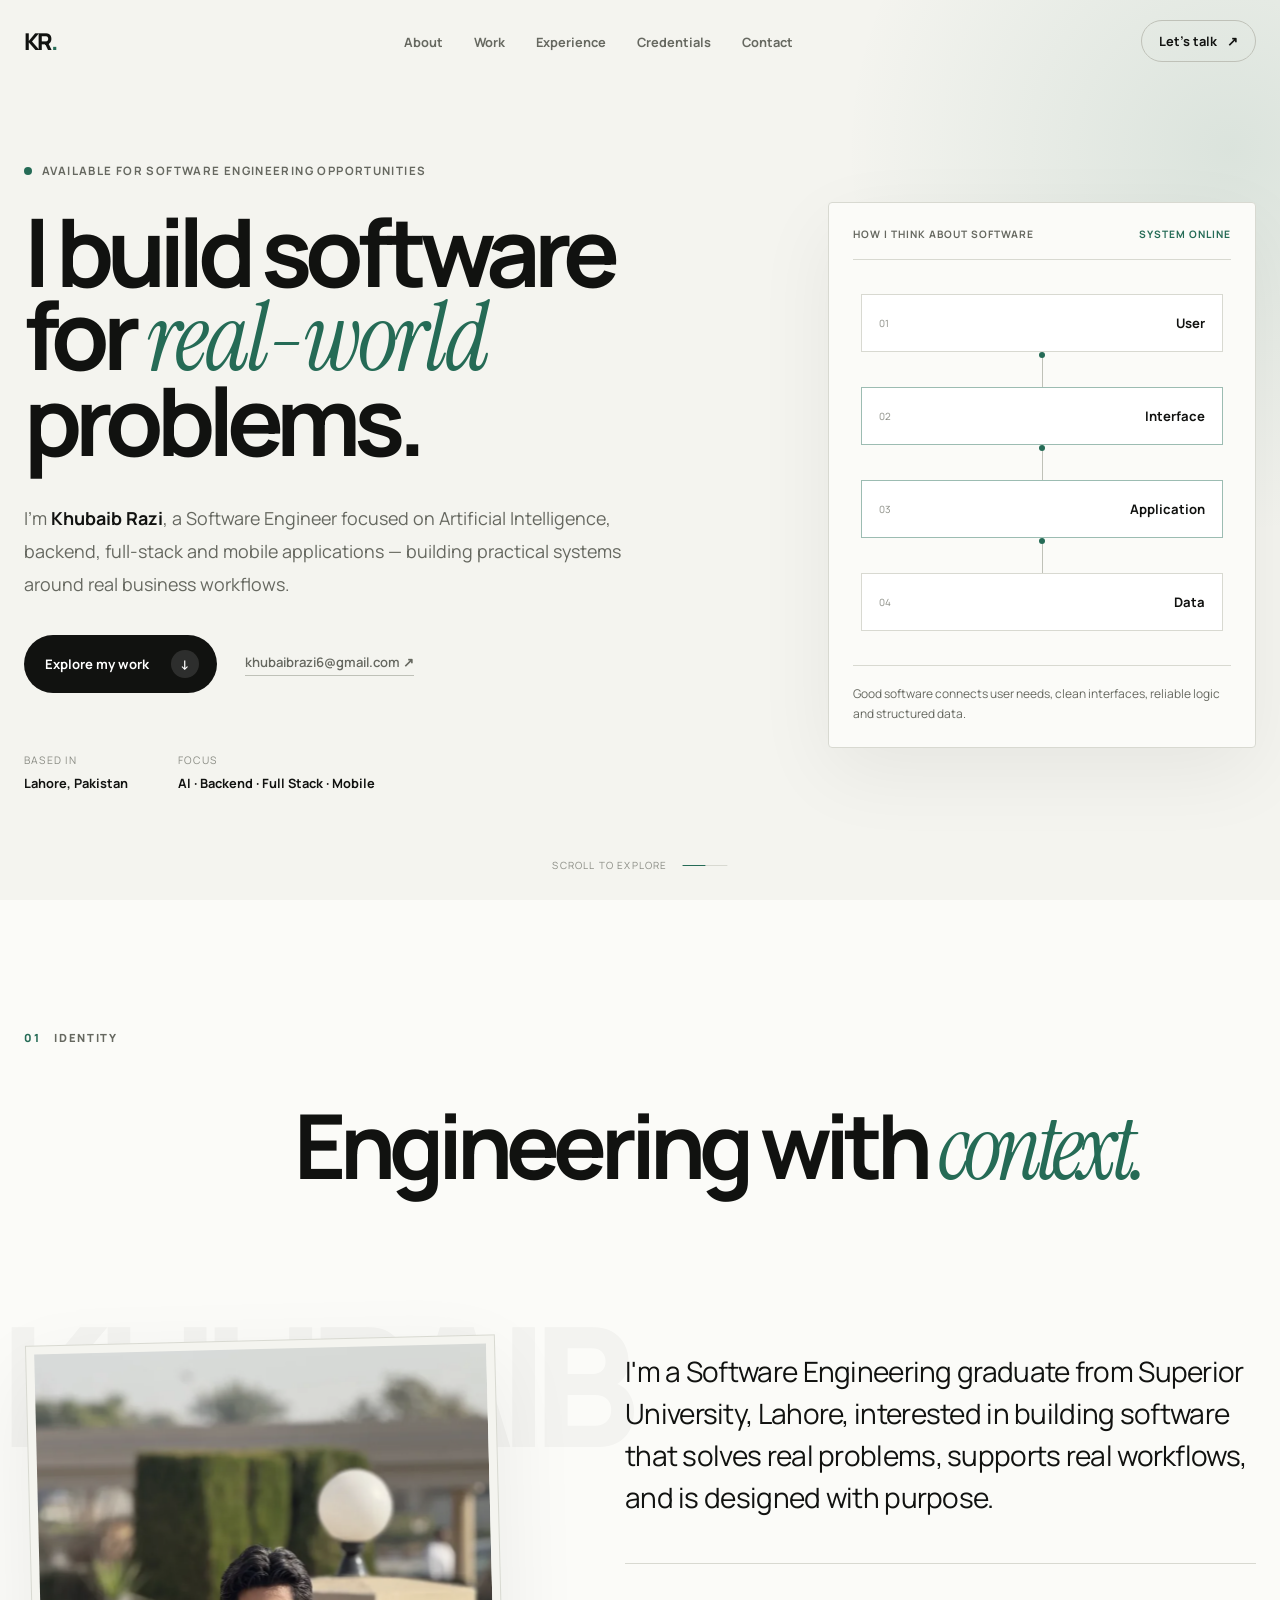
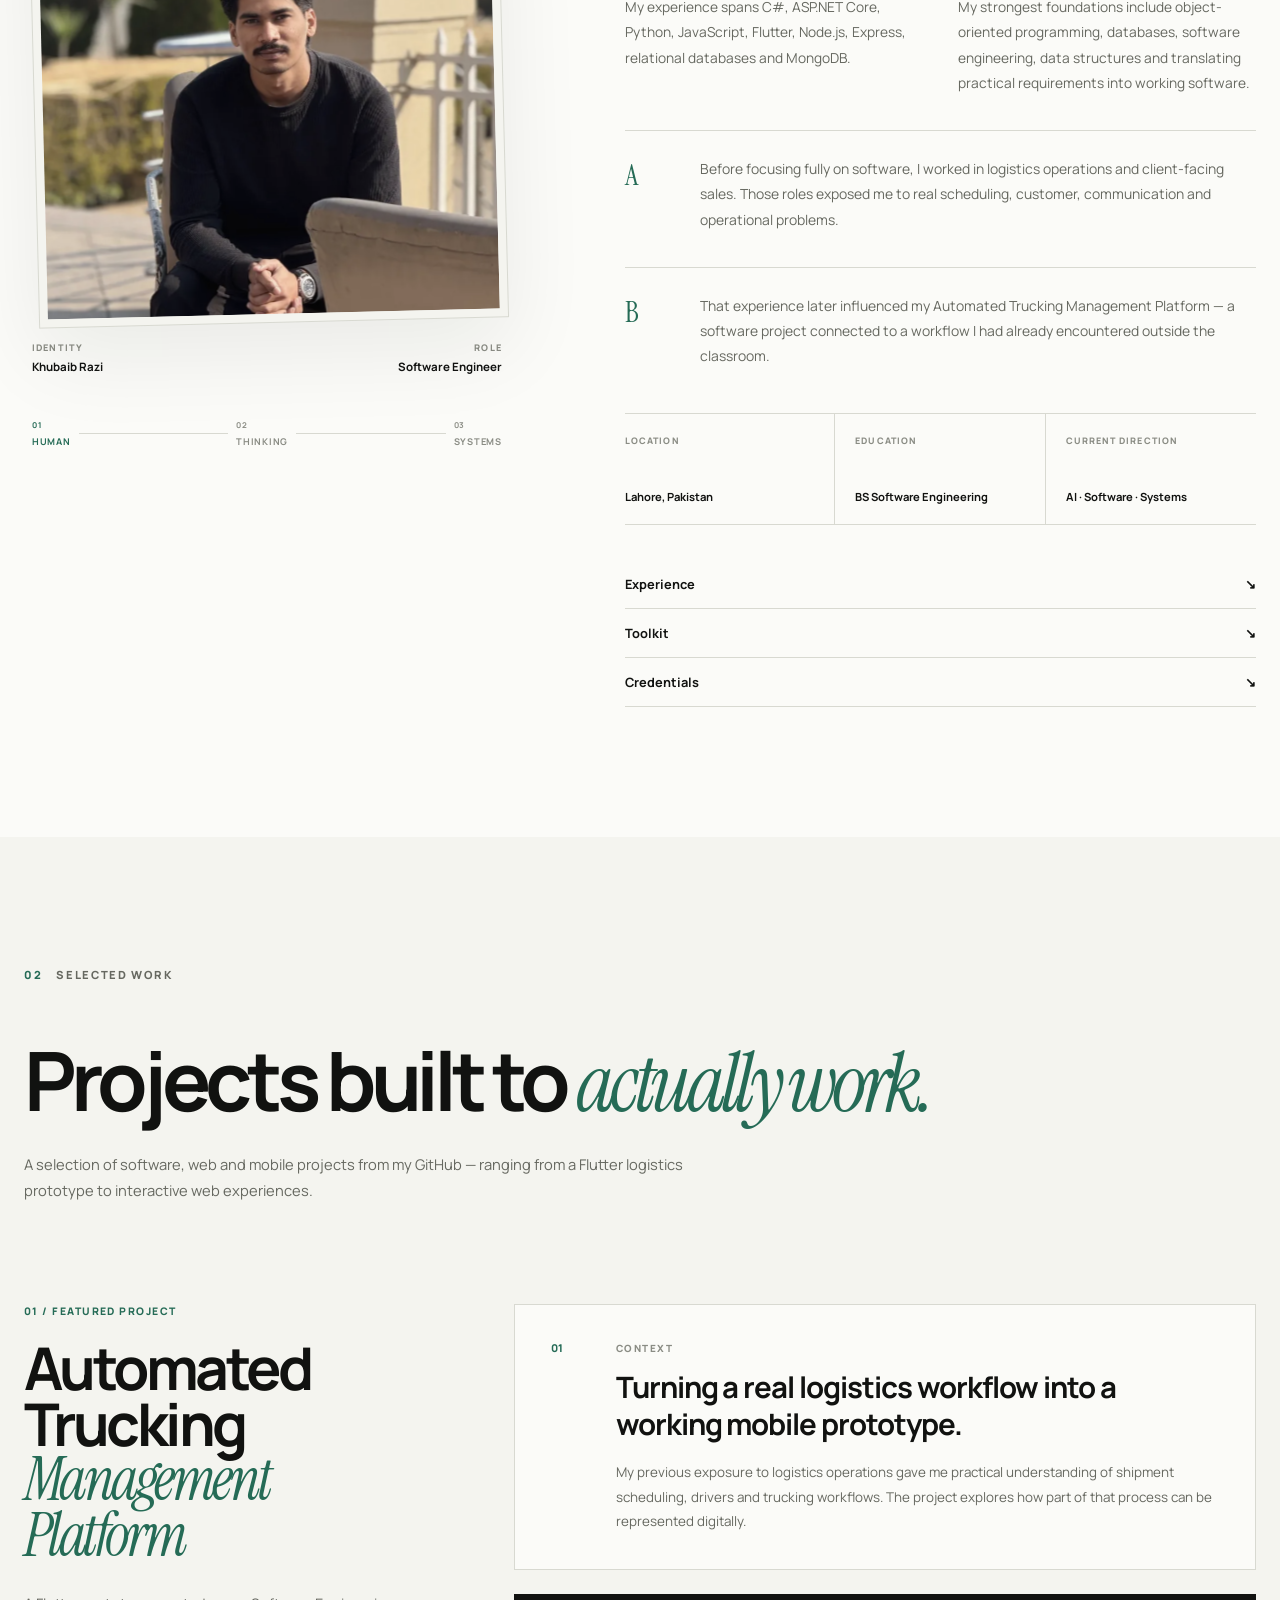
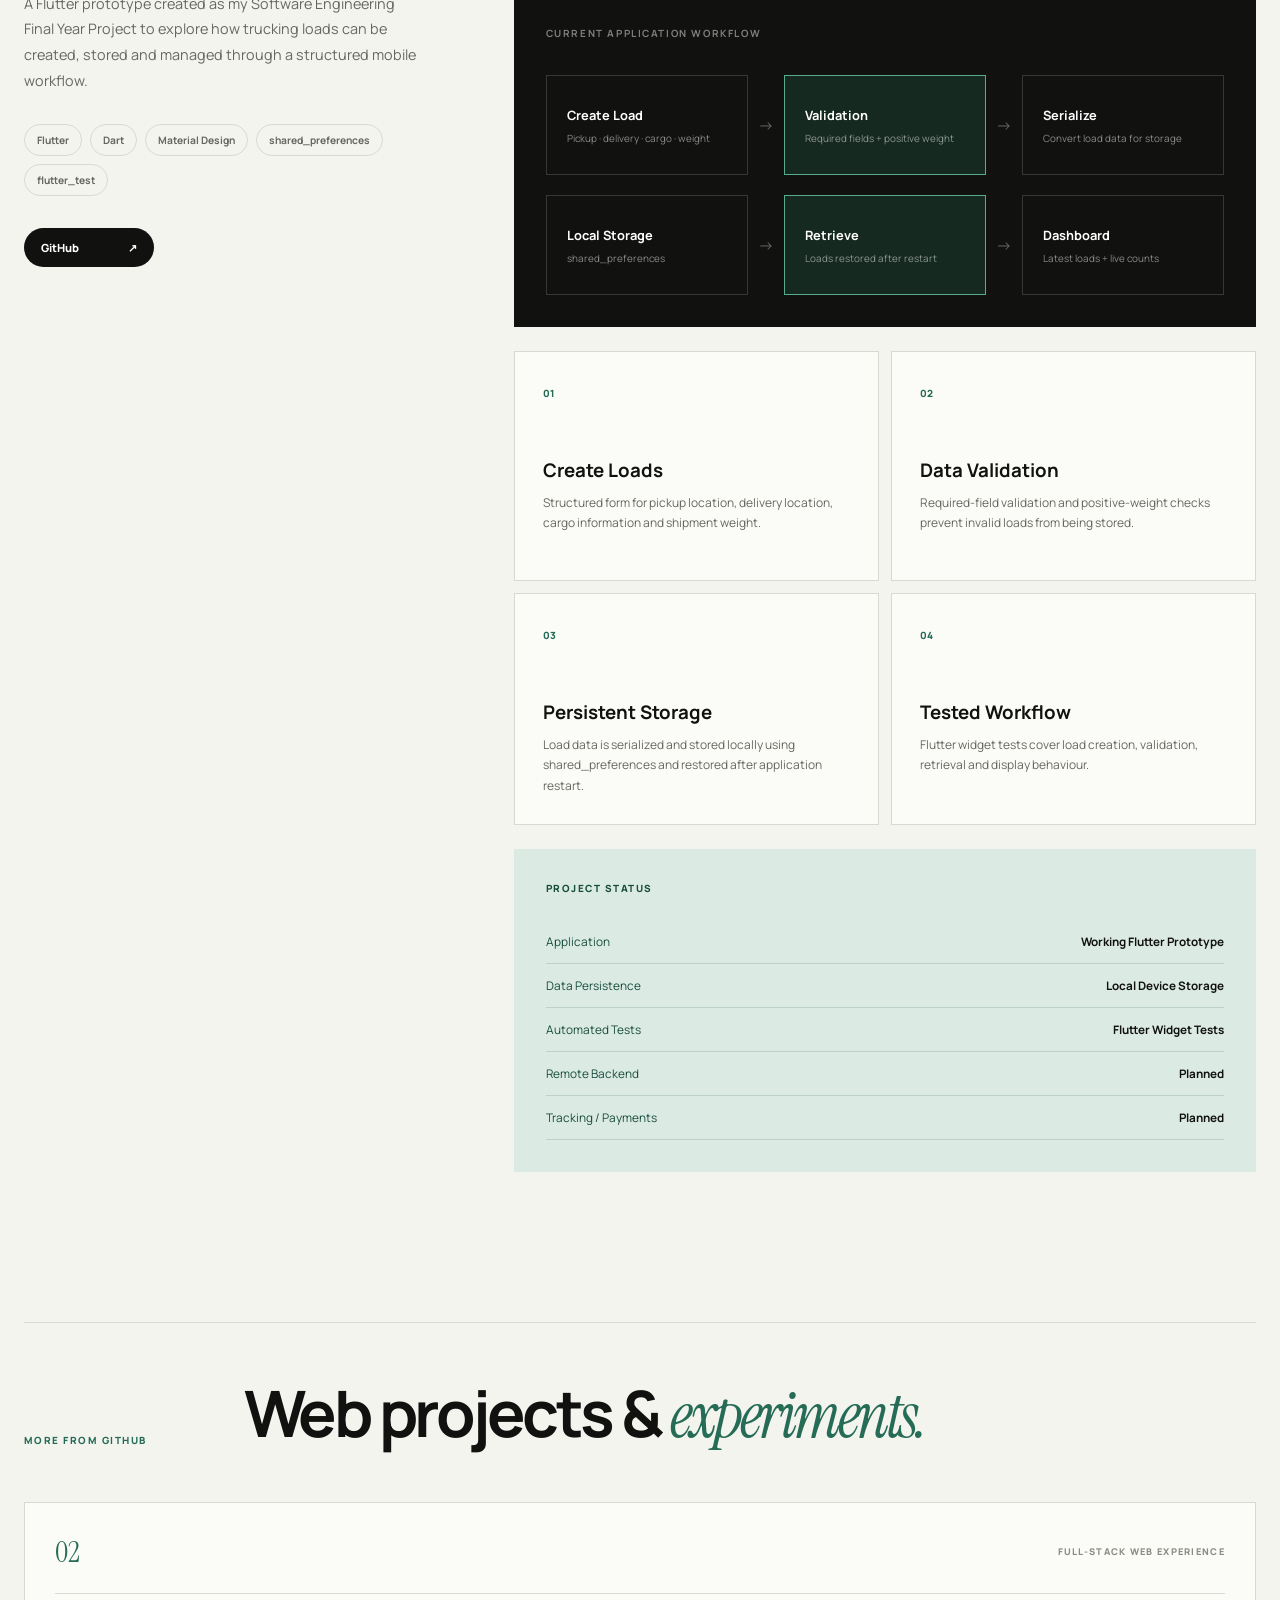
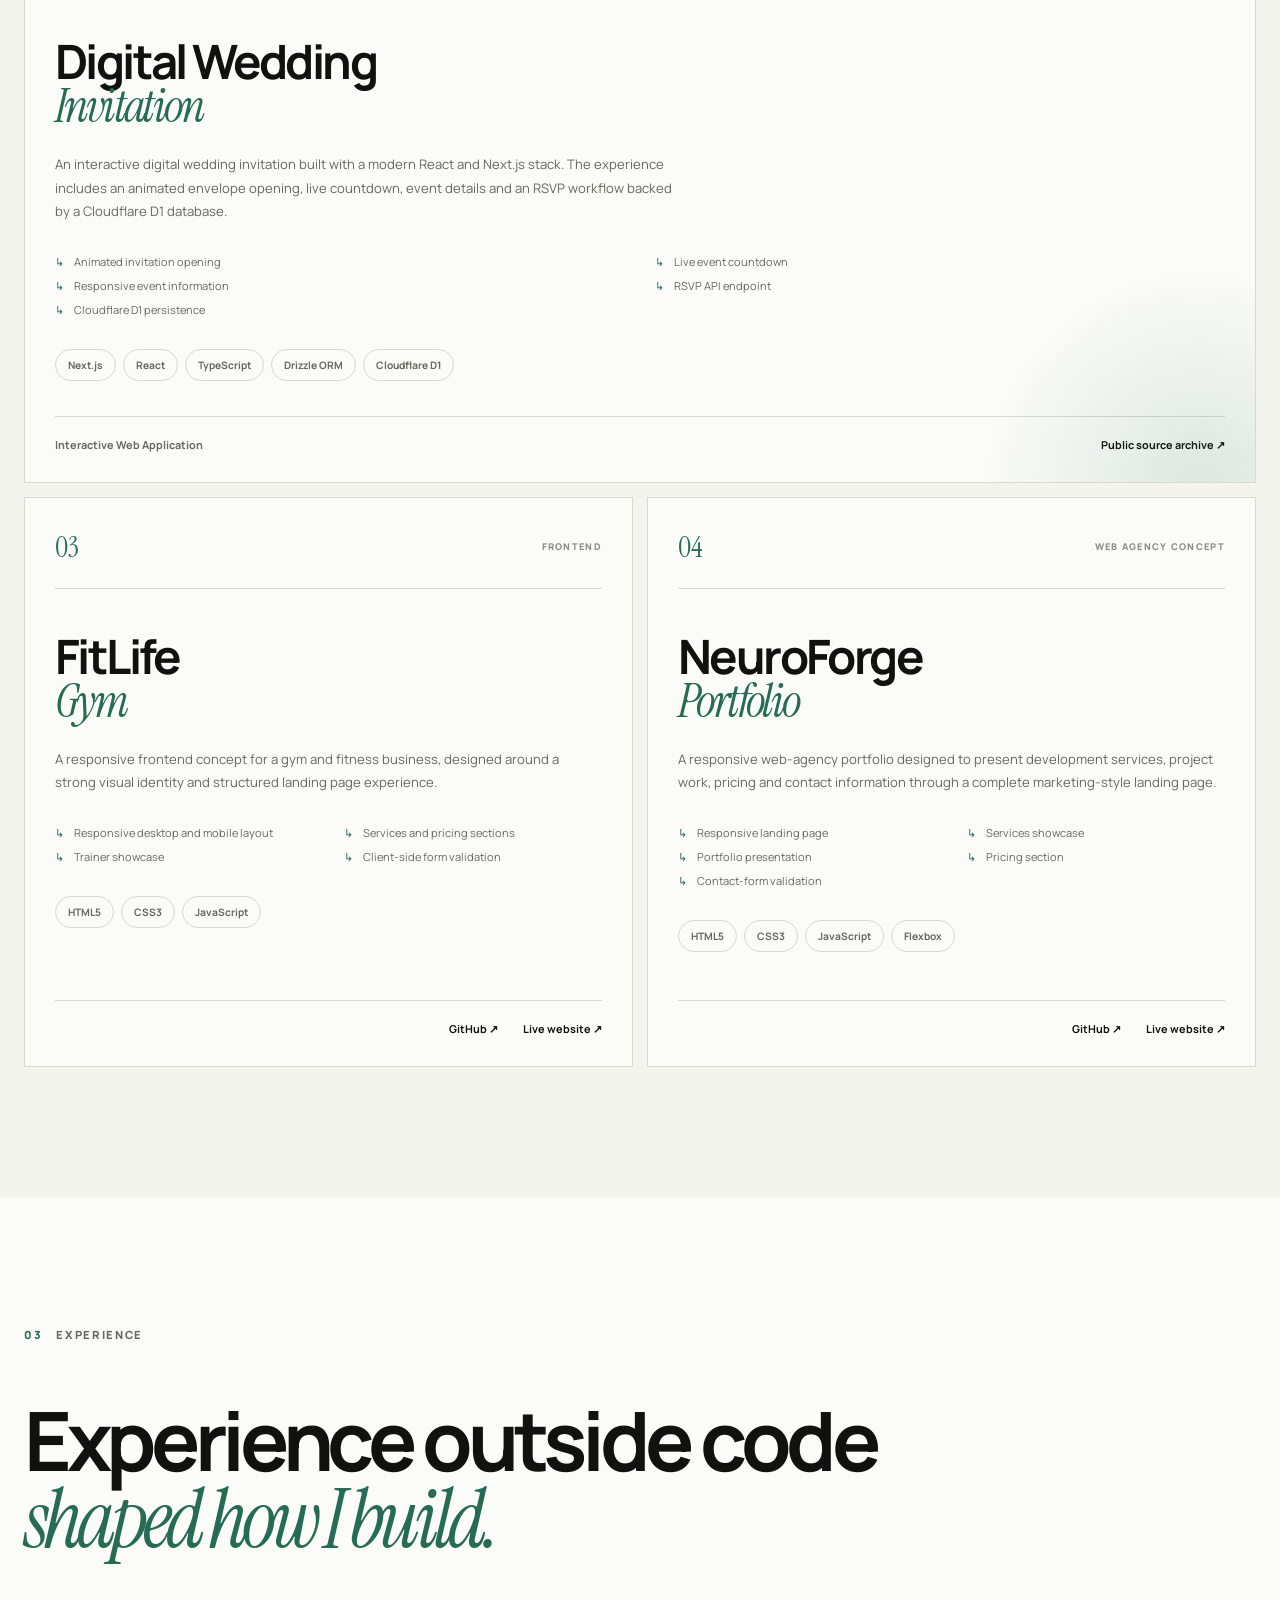
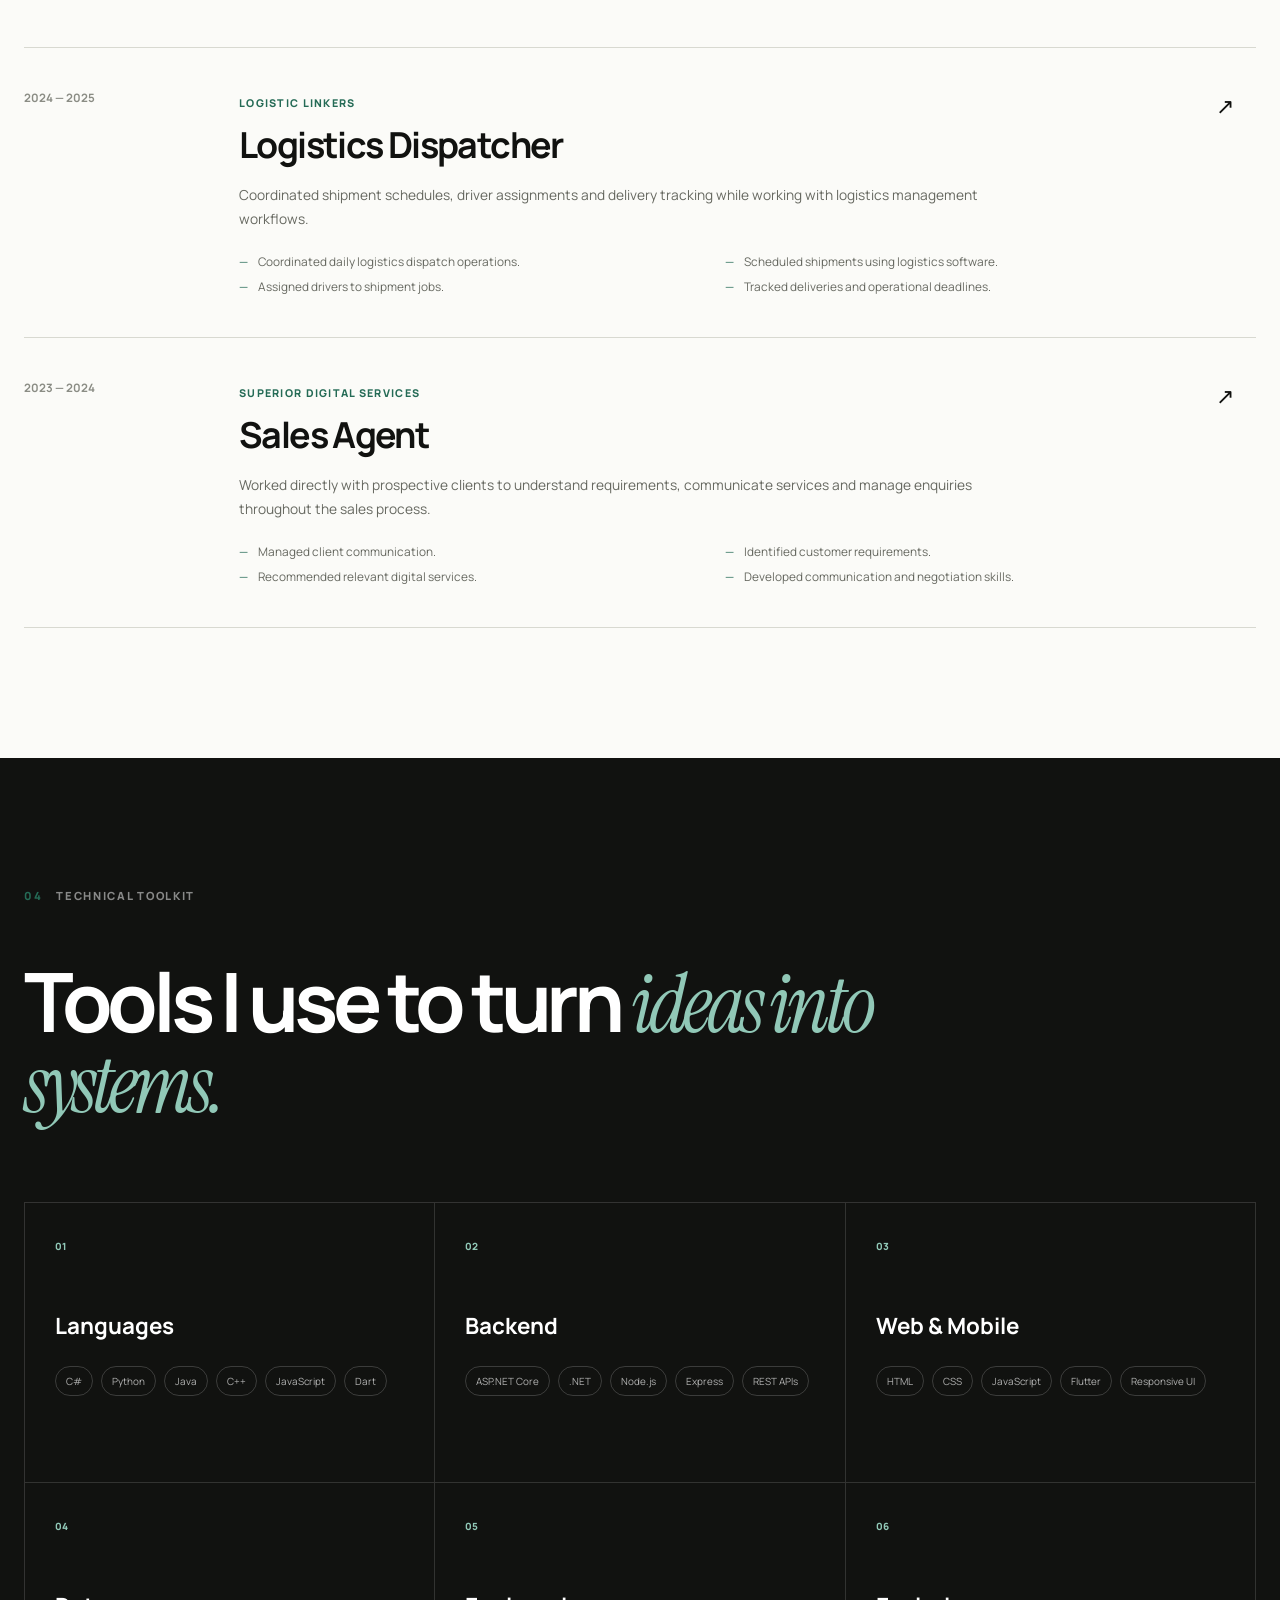
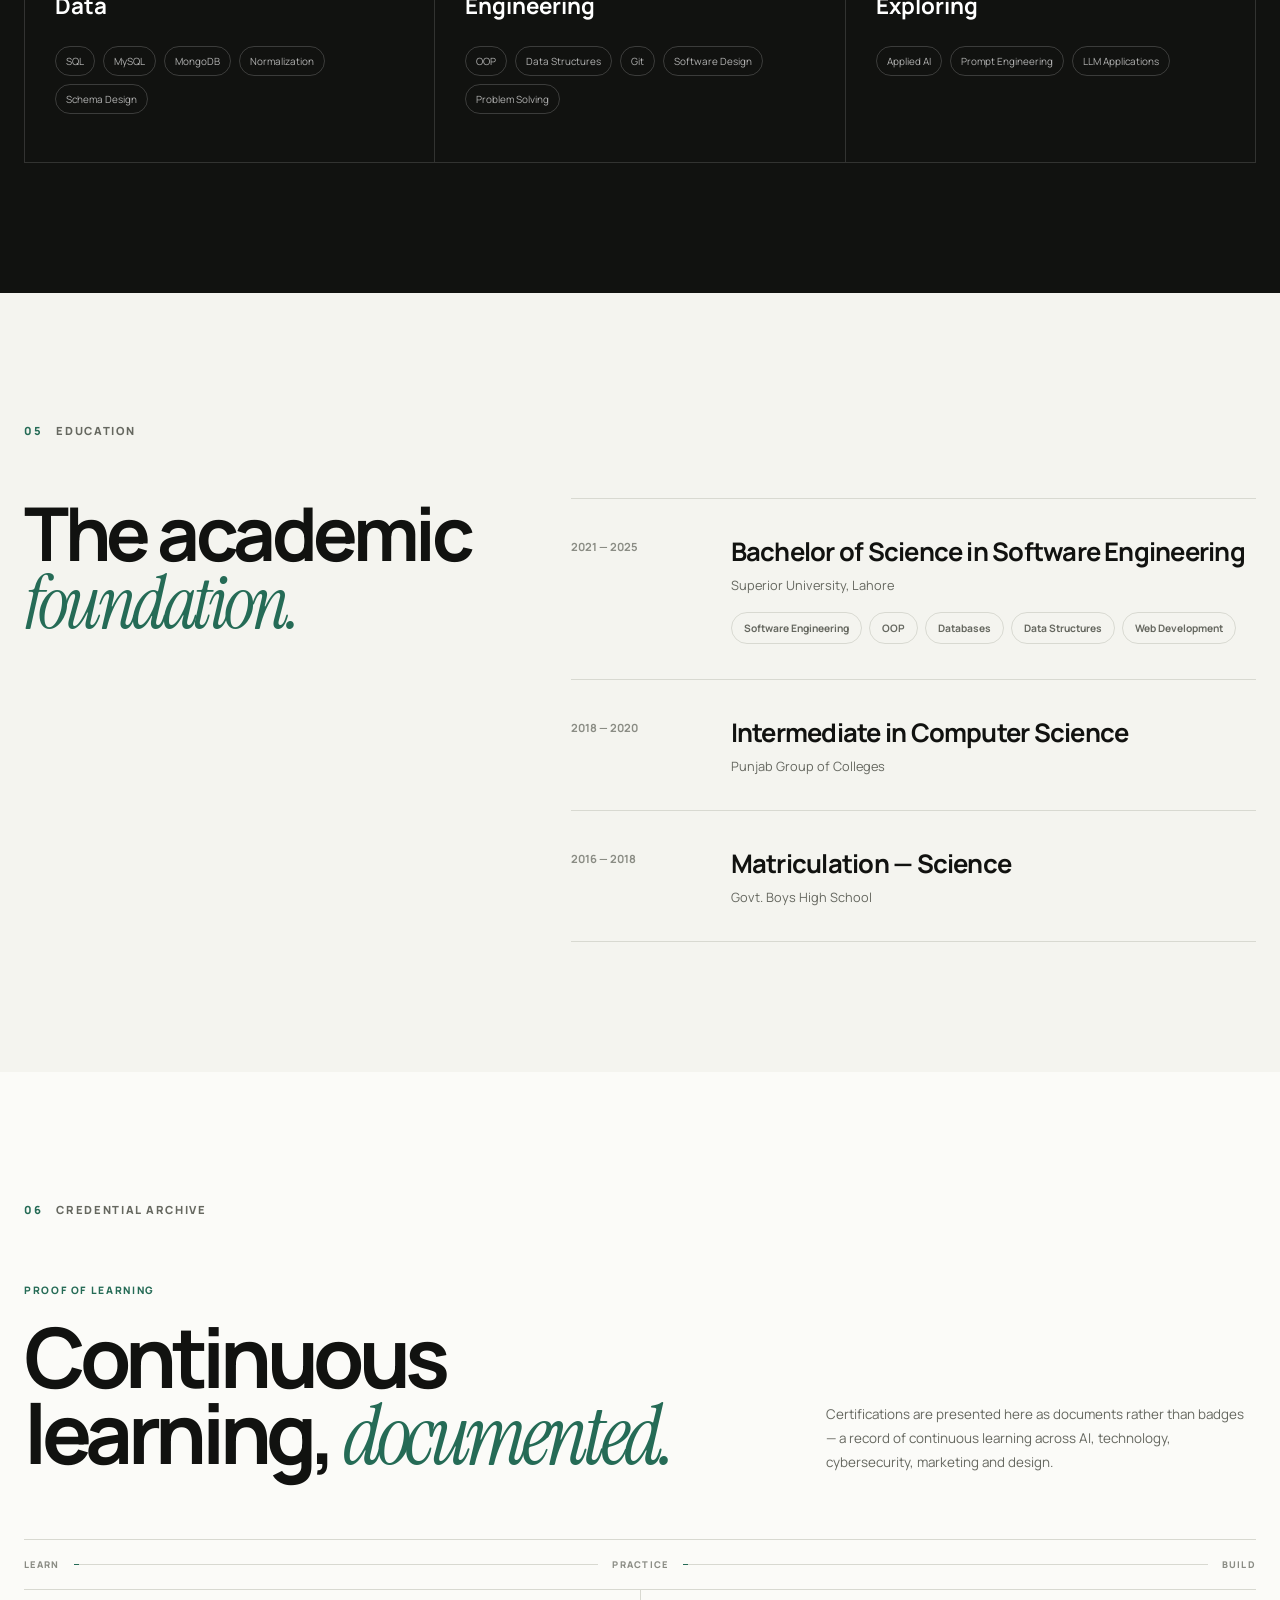
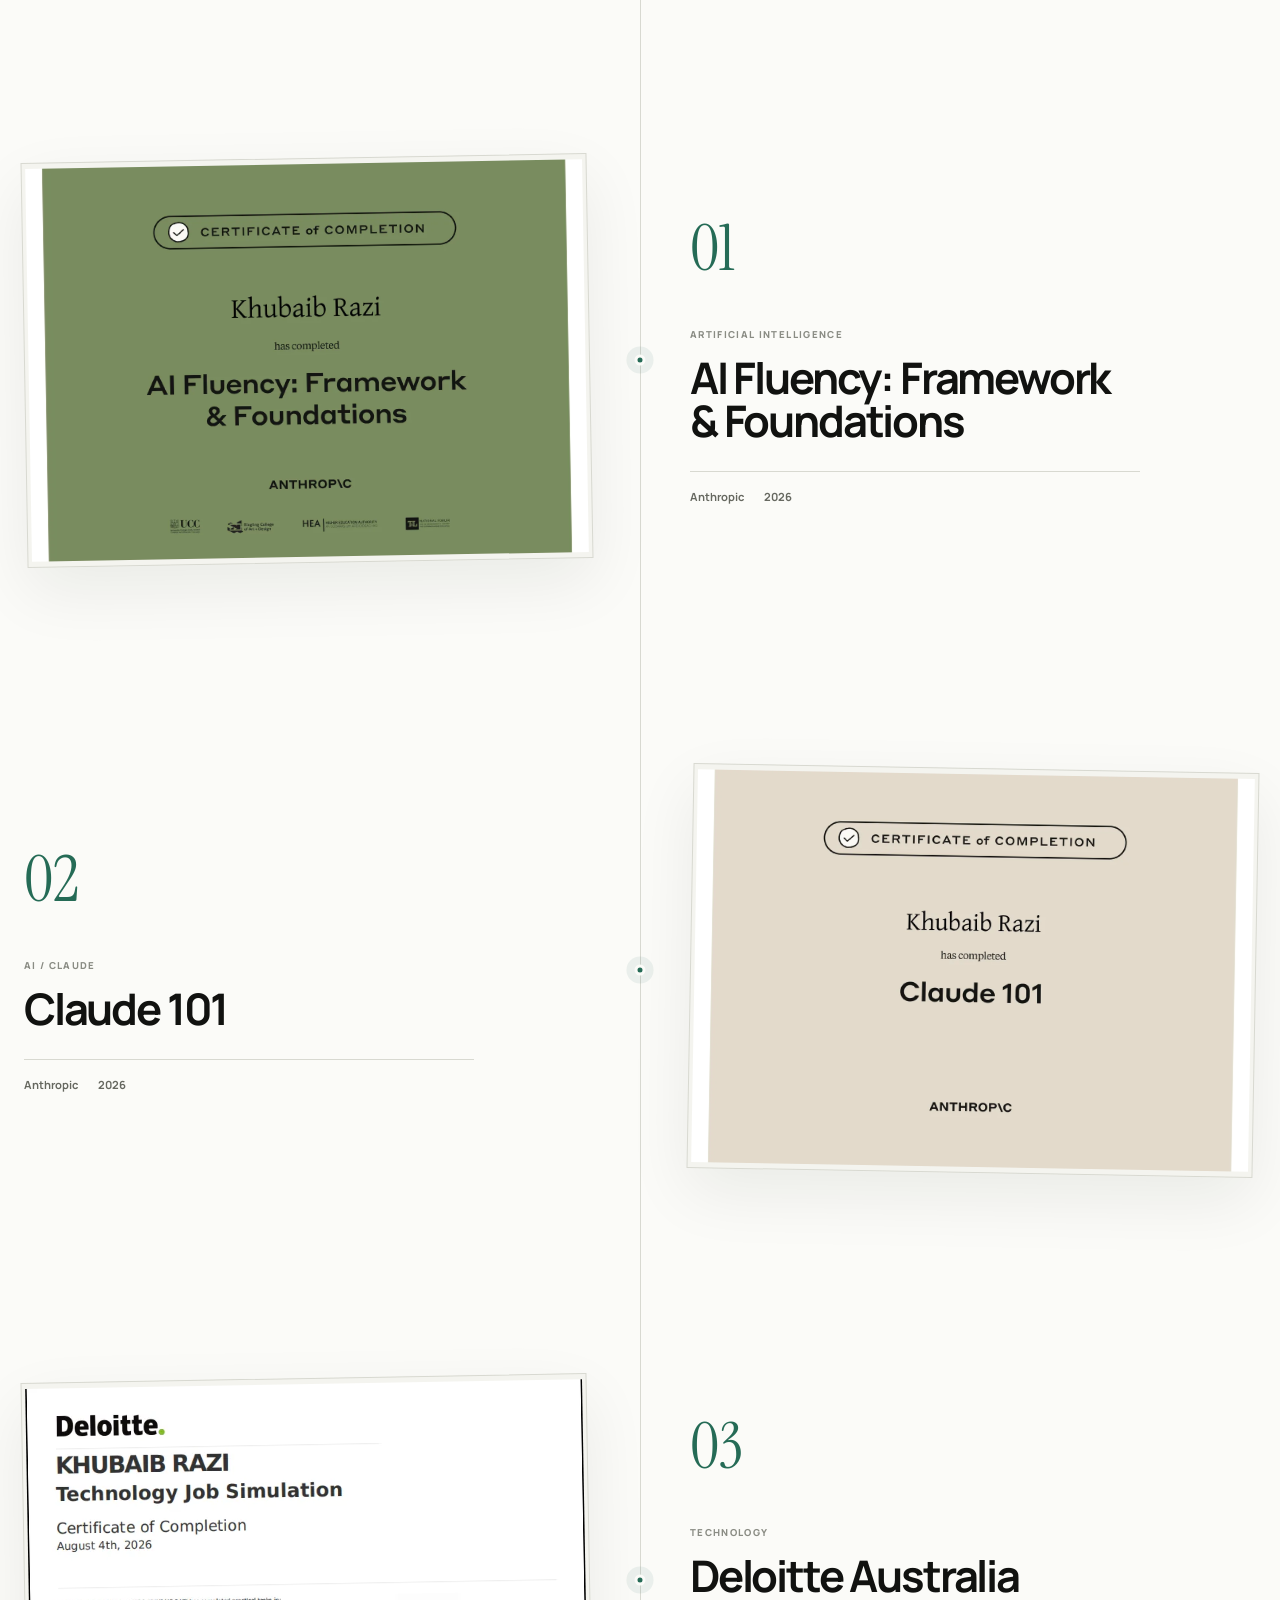
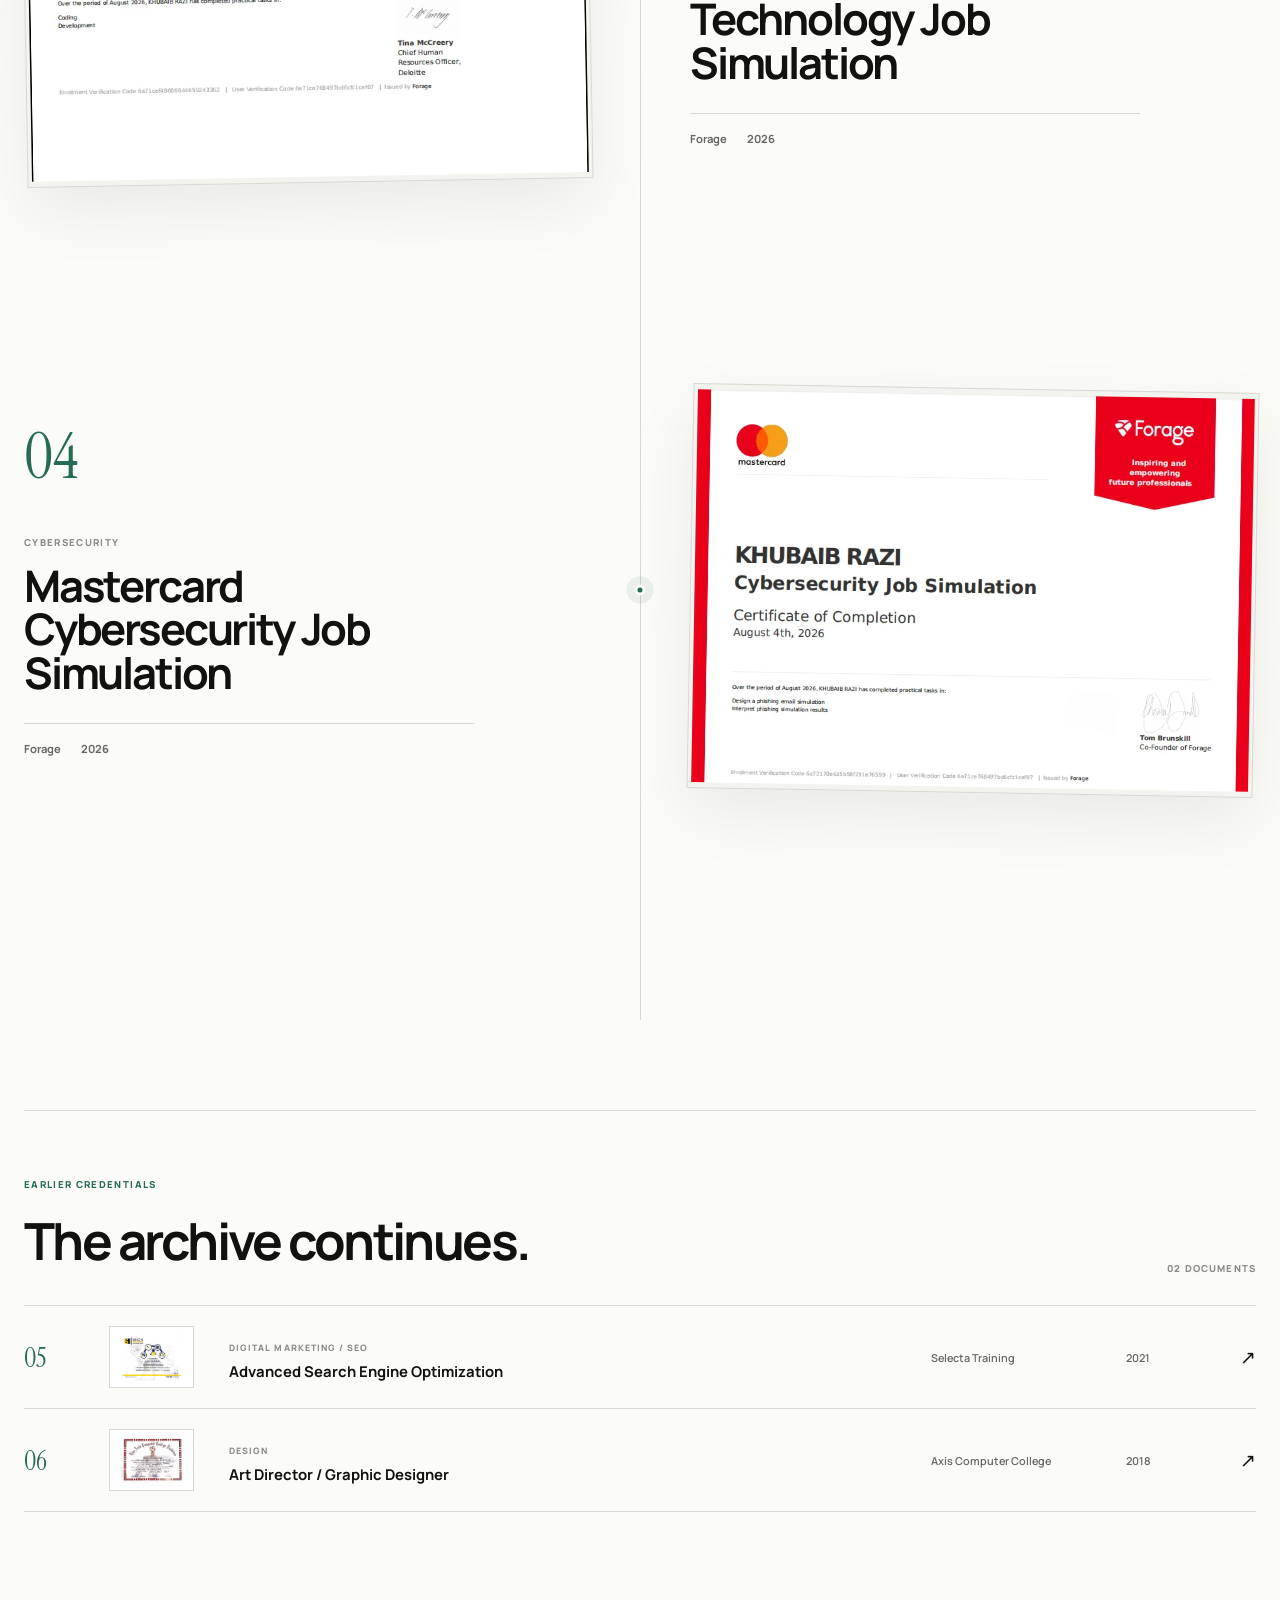
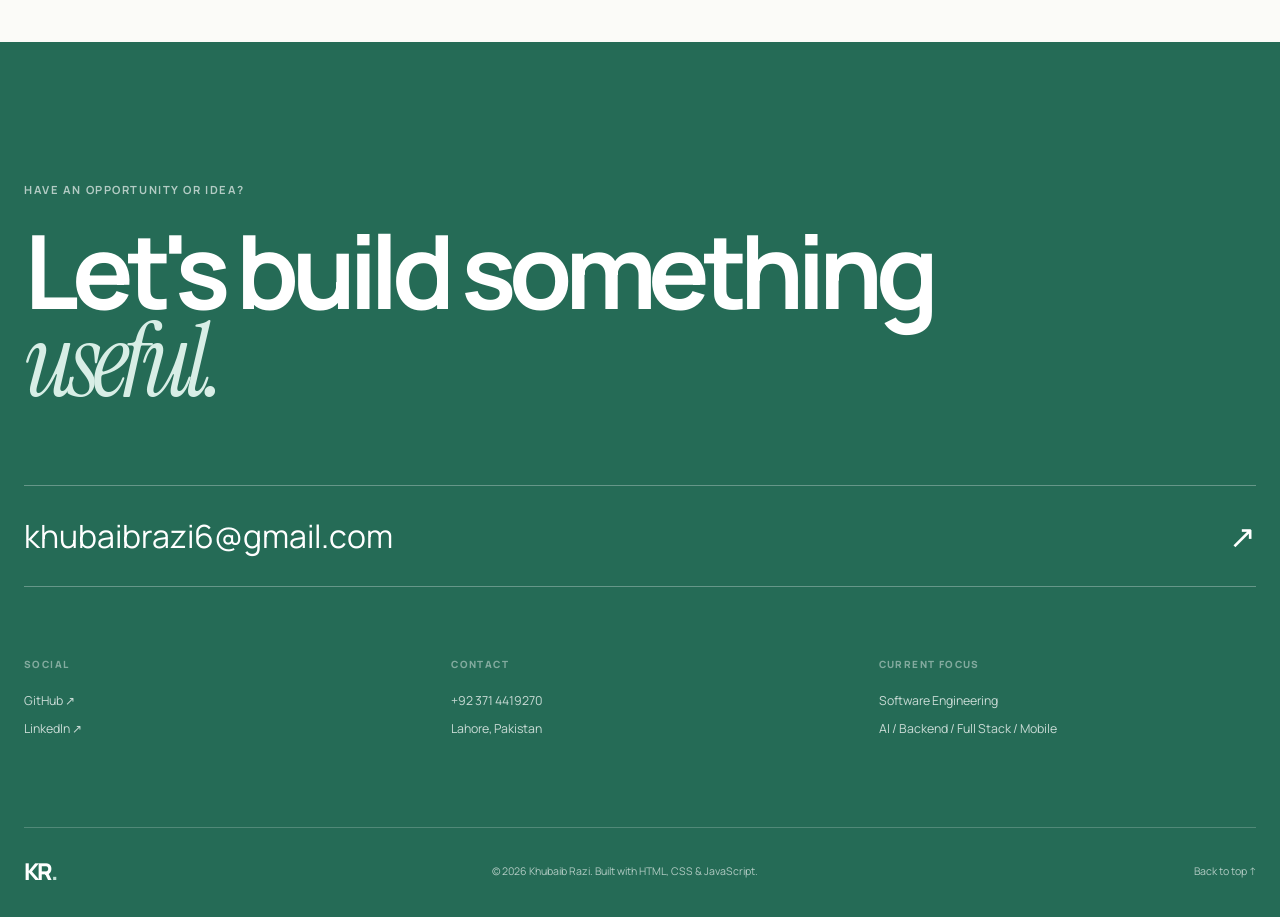
==== index.html @ bf2b6550 "feat: publish portfolio website" ====
<!DOCTYPE html>
<html lang="en">

<head>
  <meta charset="UTF-8">

  <meta
    name="viewport"
    content="width=device-width, initial-scale=1.0"
  >

  <meta
    name="description"
    content="Khubaib Razi — Software Engineer focused on AI, backend, full-stack and mobile applications."
  >

  <meta name="author" content="Khubaib Razi">

  <title>Khubaib Razi — Software Engineer</title>

  <!-- Fonts -->
  <link rel="preconnect" href="https://fonts.googleapis.com">
  <link rel="preconnect" href="https://fonts.gstatic.com" crossorigin>

  <link
    href="https://fonts.googleapis.com/css2?family=Instrument+Serif:ital@0;1&family=Manrope:wght@400;500;600;700;800&display=swap"
    rel="stylesheet"
  >

  <!-- CSS -->
  <style>
/* =========================================================
   ROOT
========================================================= */

:root {
  --bg: #f4f4ef;
  --bg-soft: #ecece6;
  --surface: #fbfbf8;
  --surface-strong: #ffffff;

  --text: #111210;
  --text-soft: #666860;
  --text-light: #8a8c84;

  --line: #d8d9d1;
  --line-dark: #bfc1b8;

  --accent: #256b56;
  --accent-soft: #dceae4;
  --accent-dark: #174d3d;

  --serif: "Instrument Serif", Georgia, serif;
  --sans: "Manrope", Arial, sans-serif;

  --container: 1240px;

  --ease: cubic-bezier(0.16, 1, 0.3, 1);
}


/* =========================================================
   RESET
========================================================= */

*,
*::before,
*::after {
  box-sizing: border-box;
  margin: 0;
  padding: 0;
}

html {
  scroll-behavior: smooth;
}

body {
  background: var(--bg);
  color: var(--text);
  font-family: var(--sans);
  overflow-x: hidden;

  -webkit-font-smoothing: antialiased;
  -moz-osx-font-smoothing: grayscale;
}

body.menu-open,
body.viewer-open {
  overflow: hidden;
}

a {
  color: inherit;
  text-decoration: none;
}

button,
input,
textarea {
  font: inherit;
}

button {
  color: inherit;
  border: 0;
}

img {
  display: block;
  max-width: 100%;
}

::selection {
  color: #fff;
  background: var(--accent);
}

::-webkit-scrollbar {
  width: 8px;
}

::-webkit-scrollbar-track {
  background: var(--bg);
}

::-webkit-scrollbar-thumb {
  background: #c6c7bf;
  border-radius: 20px;
}

::-webkit-scrollbar-thumb:hover {
  background: var(--accent);
}


/* =========================================================
   GLOBAL
========================================================= */

.container {
  width: min(calc(100% - 48px), var(--container));
  margin-inline: auto;
}

.section {
  padding: 130px 0;
}

.section-label {
  display: flex;
  align-items: center;
  gap: 14px;

  margin-bottom: 60px;

  color: var(--text-soft);

  font-size: 0.7rem;
  font-weight: 800;

  text-transform: uppercase;
  letter-spacing: 0.15em;
}

.section-label span {
  color: var(--accent);
}

em {
  font-family: var(--serif);
  font-weight: 400;
}


/* =========================================================
   PROGRESS
========================================================= */

.page-progress {
  position: fixed;

  top: 0;
  left: 0;

  width: 100%;
  height: 2px;

  z-index: 9999;

  pointer-events: none;
}

.page-progress-bar {
  width: 0;
  height: 100%;

  background: var(--accent);
}


/* =========================================================
   NAVIGATION
========================================================= */

.site-header {
  position: fixed;

  top: 0;
  left: 0;

  width: 100%;

  z-index: 2000;

  transition:
    background 0.35s ease,
    border-color 0.35s ease,
    transform 0.4s var(--ease);
}

.site-header.scrolled {
  background: rgba(244, 244, 239, 0.87);

  backdrop-filter: blur(18px);
  -webkit-backdrop-filter: blur(18px);

  border-bottom: 1px solid rgba(20, 20, 18, 0.08);
}

.site-header.hidden {
  transform: translateY(-100%);
}

.navbar {
  width: min(calc(100% - 48px), var(--container));
  height: 82px;

  margin-inline: auto;

  display: flex;
  align-items: center;
  justify-content: space-between;
}

.brand,
.footer-brand {
  font-size: 1.45rem;
  font-weight: 800;

  letter-spacing: -0.08em;
}

.brand span,
.footer-brand span {
  color: var(--accent);
}

.nav-links {
  list-style: none;

  display: flex;
  align-items: center;

  gap: 31px;
}

.nav-links a {
  position: relative;

  color: var(--text-soft);

  font-size: 0.8rem;
  font-weight: 700;

  transition: color 0.25s ease;
}

.nav-links a::after {
  content: "";

  position: absolute;

  left: 0;
  bottom: -8px;

  width: 100%;
  height: 1px;

  background: var(--text);

  transform: scaleX(0);
  transform-origin: right;

  transition: transform 0.35s var(--ease);
}

.nav-links a:hover,
.nav-links a.active {
  color: var(--text);
}

.nav-links a:hover::after,
.nav-links a.active::after {
  transform: scaleX(1);
  transform-origin: left;
}

.nav-cta {
  display: inline-flex;
  align-items: center;

  gap: 10px;

  padding: 11px 17px;

  border: 1px solid var(--line-dark);
  border-radius: 100px;

  font-size: 0.8rem;
  font-weight: 700;

  transition:
    color 0.3s ease,
    background 0.3s ease,
    transform 0.3s var(--ease);
}

.nav-cta:hover {
  color: #fff;
  background: var(--text);

  transform: translateY(-2px);
}


/* =========================================================
   MENU BUTTON
========================================================= */

.menu-button {
  display: none;

  position: relative;

  width: 44px;
  height: 44px;

  background: transparent;

  cursor: pointer;
  z-index: 2200;
}

.menu-button span {
  position: absolute;

  left: 11px;

  width: 22px;
  height: 1.5px;

  background: var(--text);

  transition:
    top 0.35s var(--ease),
    transform 0.35s var(--ease);
}

.menu-button span:first-child {
  top: 18px;
}

.menu-button span:last-child {
  top: 25px;
}

.menu-button.active span:first-child {
  top: 22px;

  transform: rotate(45deg);
}

.menu-button.active span:last-child {
  top: 22px;

  transform: rotate(-45deg);
}


/* =========================================================
   MOBILE MENU
========================================================= */

.mobile-menu {
  position: fixed;

  inset: 0;

  z-index: 1900;

  background: var(--bg);

  opacity: 0;
  visibility: hidden;

  transform: translateY(-20px);

  transition:
    opacity 0.4s ease,
    visibility 0.4s,
    transform 0.5s var(--ease);
}

.mobile-menu.active {
  opacity: 1;
  visibility: visible;

  transform: translateY(0);
}

.mobile-menu-inner {
  height: 100%;

  padding: 130px 24px 50px;

  display: flex;
  flex-direction: column;
}

.mobile-link {
  padding: 15px 0;

  border-bottom: 1px solid var(--line);

  font-family: var(--serif);

  font-size: clamp(2.4rem, 12vw, 4rem);
}

.mobile-menu-footer {
  display: flex;

  gap: 22px;

  margin-top: auto;

  font-size: 0.8rem;
  font-weight: 700;
}


/* =========================================================
   HERO
========================================================= */

.hero {
  position: relative;

  min-height: 100vh;

  display: flex;
  align-items: center;

  padding: 130px 0 80px;

  overflow: hidden;
}

.hero-glow {
  position: absolute;

  top: -250px;
  right: -350px;

  width: 800px;
  height: 800px;

  border-radius: 50%;

  background:
    radial-gradient(
      circle,
      rgba(37, 107, 86, 0.12),
      rgba(37, 107, 86, 0) 68%
    );

  pointer-events: none;

  transform:
    translate(
      calc(var(--mouse-x, 0) * 20px),
      calc(var(--mouse-y, 0) * 20px)
    );

  transition: transform 0.25s ease-out;
}

.hero-container {
  display: grid;

  grid-template-columns:
    minmax(0, 1.25fr)
    minmax(340px, 0.75fr);

  gap: 90px;

  align-items: center;
}

.hero-eyebrow {
  display: inline-flex;
  align-items: center;

  gap: 10px;

  margin-bottom: 32px;

  color: var(--text-soft);

  font-size: 0.72rem;
  font-weight: 700;

  text-transform: uppercase;
  letter-spacing: 0.12em;
}

.availability-dot {
  width: 8px;
  height: 8px;

  border-radius: 50%;

  background: var(--accent);

  animation: availabilityPulse 2.2s infinite;
}

@keyframes availabilityPulse {
  0%,
  100% {
    box-shadow:
      0 0 0 5px rgba(37, 107, 86, 0.08);
  }

  50% {
    box-shadow:
      0 0 0 11px rgba(37, 107, 86, 0);
  }
}

.hero-title {
  font-size: clamp(4rem, 7.4vw, 7.6rem);
  font-weight: 700;

  line-height: 0.87;

  letter-spacing: -0.075em;
}

.title-line {
  display: block;
}

.hero-title em {
  color: var(--accent);

  letter-spacing: -0.035em;
}

.hero-description {
  max-width: 650px;

  margin-top: 40px;

  color: var(--text-soft);

  font-size: clamp(1rem, 1.5vw, 1.12rem);

  line-height: 1.85;
}

.hero-description strong {
  color: var(--text);
}

.hero-actions {
  display: flex;
  align-items: center;
  flex-wrap: wrap;

  gap: 28px;

  margin-top: 34px;
}

.button {
  display: inline-flex;
  align-items: center;

  gap: 22px;

  padding: 15px 18px 15px 21px;

  border-radius: 100px;

  font-size: 0.82rem;
  font-weight: 700;
}

.button-primary {
  color: #fff;
  background: var(--text);

  transition:
    background 0.3s ease,
    transform 0.3s var(--ease);
}

.button-primary:hover {
  background: var(--accent);

  transform: translateY(-3px);
}

.button-arrow {
  width: 28px;
  height: 28px;

  display: grid;
  place-items: center;

  border-radius: 50%;

  background: rgba(255, 255, 255, 0.12);

  transition: transform 0.35s var(--ease);
}

.button-primary:hover .button-arrow {
  transform: translateY(3px);
}

.text-link {
  padding-bottom: 4px;

  border-bottom: 1px solid var(--line-dark);

  color: var(--text-soft);

  font-size: 0.82rem;
  font-weight: 600;

  transition:
    color 0.25s ease,
    border-color 0.25s ease;
}

.text-link:hover {
  color: var(--accent);

  border-color: var(--accent);
}

.hero-meta {
  display: flex;

  gap: 50px;

  margin-top: 60px;
}

.hero-meta > div {
  display: flex;
  flex-direction: column;

  gap: 7px;
}

.meta-label {
  color: var(--text-light);

  font-size: 0.65rem;

  text-transform: uppercase;
  letter-spacing: 0.12em;
}

.meta-value {
  font-size: 0.8rem;
  font-weight: 700;
}


/* =========================================================
   HERO SYSTEM
========================================================= */

.hero-system-card {
  padding: 24px;

  border: 1px solid var(--line);
  border-radius: 4px;

  background: var(--surface);

  box-shadow:
    0 25px 80px rgba(16, 18, 14, 0.06);

  transform: rotate(1.8deg);
}

.system-card-header {
  display: flex;
  align-items: center;
  justify-content: space-between;

  padding-bottom: 18px;

  border-bottom: 1px solid var(--line);

  color: var(--text-soft);

  font-size: 0.64rem;
  font-weight: 700;

  text-transform: uppercase;
  letter-spacing: 0.1em;
}

.system-status {
  color: var(--accent);
}

.system-map {
  padding: 34px 8px;
}

.system-node {
  min-height: 58px;

  display: flex;
  align-items: center;
  justify-content: space-between;

  padding: 0 17px;

  border: 1px solid var(--line);

  background: var(--surface-strong);
}

.system-node strong {
  font-size: 0.82rem;
}

.node-label {
  color: var(--text-light);

  font-size: 0.62rem;
}

.node-interface,
.node-logic {
  border-color: rgba(37, 107, 86, 0.45);
}

.connection {
  position: relative;

  width: 1px;
  height: 35px;

  margin-left: 50%;

  background: var(--line-dark);
}

.connection-dot {
  position: absolute;

  top: 0;
  left: -2.5px;

  width: 6px;
  height: 6px;

  border-radius: 50%;

  background: var(--accent);

  animation: dataFlow 2.4s linear infinite;
}

.connection-2 .connection-dot {
  animation-delay: 0.6s;
}

.connection-3 .connection-dot {
  animation-delay: 1.2s;
}

@keyframes dataFlow {
  0% {
    top: 0;
    opacity: 0;
  }

  15% {
    opacity: 1;
  }

  80% {
    opacity: 1;
  }

  100% {
    top: calc(100% - 5px);
    opacity: 0;
  }
}

.system-card-footer {
  padding-top: 18px;

  border-top: 1px solid var(--line);
}

.system-card-footer p {
  color: var(--text-soft);

  font-size: 0.75rem;

  line-height: 1.6;
}

.hero-bottom {
  position: absolute;

  left: 50%;
  bottom: 28px;

  display: flex;
  align-items: center;

  gap: 15px;

  transform: translateX(-50%);

  color: var(--text-light);

  font-size: 0.62rem;

  text-transform: uppercase;
  letter-spacing: 0.12em;
}

.scroll-line {
  width: 45px;
  height: 1px;

  overflow: hidden;

  background: var(--line);
}

.scroll-line div {
  width: 50%;
  height: 100%;

  background: var(--accent);

  animation: scrollIndicator 2s ease-in-out infinite;
}

@keyframes scrollIndicator {
  from {
    transform: translateX(-100%);
  }

  to {
    transform: translateX(210%);
  }
}


/* =========================================================
   IDENTITY / ABOUT
========================================================= */

.identity-section {
  position: relative;

  background: var(--surface);

  overflow: hidden;
}

.identity-heading {
  display: grid;

  grid-template-columns:
    220px 1fr;

  gap: 50px;

  align-items: end;

  margin-bottom: 80px;
}

.identity-kicker,
.credential-kicker {
  color: var(--accent);

  font-size: 0.64rem;
  font-weight: 800;

  letter-spacing: 0.16em;
  margin-top: 10px;
}


.identity-heading h2 {
  max-width: 900px;

  font-size: clamp(3.7rem, 7vw, 7.4rem);

  line-height: 0.9;

  letter-spacing: -0.07em;
}

.identity-heading em {
  color: var(--accent);
}

.identity-layout {
  display: grid;

  grid-template-columns:
    minmax(350px, 0.87fr)
    minmax(0, 1.13fr);

  gap: clamp(60px, 9vw, 130px);

  align-items: start;
}


/* =========================================================
   PORTRAIT
========================================================= */

.portrait-column {
  min-width: 0;
}

.portrait-stage {
  position: relative;

  padding:
    70px 0
    30px;
}

.portrait-background-word {
  position: absolute;

  top: 0;
  left: -5%;

  z-index: 0;

  color: rgba(17, 18, 16, 0.035);

  font-size: clamp(6rem, 13vw, 12rem);
  font-weight: 800;

  letter-spacing: -0.09em;

  pointer-events: none;
  user-select: none;
}

.portrait-coordinate {
  position: absolute;

  z-index: 5;

  color: var(--text-light);

  font-size: 0.58rem;
  font-weight: 800;

  letter-spacing: 0.15em;
}

.portrait-coordinate-top {
  top: 50px;
  right: 0;
}

.portrait-frame {
  position: relative;

  z-index: 2;

  width: min(100%, 470px);

  margin-inline: auto;

  padding: 8px;

  border: 1px solid var(--line);

  background: var(--bg);

  box-shadow:
    0 30px 80px rgba(20, 24, 18, 0.07);

  transform:
    rotate(-1.4deg)
    translateZ(0);

  transition:
    transform 0.7s var(--ease),
    box-shadow 0.5s ease;
}

.portrait-stage:hover .portrait-frame {
  box-shadow:
    0 40px 95px rgba(20, 24, 18, 0.1);
}

.portrait-mask {
  position: relative;

  aspect-ratio: 4 / 5;

  overflow: hidden;

  clip-path:
    inset(
      0 100% 0 0
    );

  transition:
    clip-path 1.4s var(--ease);
}

.portrait-stage.visible .portrait-mask {
  clip-path:
    inset(
      0 0 0 0
    );
}

.portrait-image {
  width: 100%;
  height: 100%;

  object-fit: cover;
  object-position: 50% 36%;

  filter:
    saturate(0.88)
    contrast(0.98);

  transform:
    scale(1.06)
    translate3d(
      var(--portrait-x, 0px),
      var(--portrait-y, 0px),
      0
    );

  transition:
    filter 0.5s ease,
    transform 0.25s ease-out;
}

.portrait-stage:hover .portrait-image {
  filter:
    saturate(1)
    contrast(1);
}

.portrait-scan {
  position: absolute;

  left: 8px;
  right: 8px;
  top: 8px;

  z-index: 4;

  height: 1px;

  background:
    linear-gradient(
      90deg,
      transparent,
      var(--accent),
      transparent
    );

  opacity: 0;

  pointer-events: none;
}

.portrait-stage.visible .portrait-scan {
  animation:
    portraitScan 3.6s
    1s var(--ease)
    1 forwards;
}

@keyframes portraitScan {
  0% {
    top: 8px;
    opacity: 0;
  }

  12% {
    opacity: 0.5;
  }

  80% {
    opacity: 0.25;
  }

  100% {
    top: calc(100% - 8px);
    opacity: 0;
  }
}

.portrait-caption {
  width: min(100%, 470px);

  margin:
    18px auto 0;

  display: flex;
  justify-content: space-between;

  gap: 25px;
}

.portrait-caption > div {
  display: flex;
  flex-direction: column;

  gap: 5px;
}

.portrait-caption > div:last-child {
  text-align: right;
}

.portrait-caption-label {
  color: var(--text-light);

  font-size: 0.57rem;
  font-weight: 800;

  text-transform: uppercase;
  letter-spacing: 0.13em;
}

.portrait-caption strong {
  font-size: 0.72rem;
}


/* =========================================================
   IDENTITY SIGNAL
========================================================= */

.identity-signal {
  width: min(100%, 470px);

  margin:
    45px auto 0;

  display: grid;

  grid-template-columns:
    auto 1fr auto 1fr auto;

  align-items: center;

  gap: 8px;
}

.identity-signal-node {
  display: flex;
  flex-direction: column;

  gap: 5px;

  color: var(--text-light);

  font-size: 0.58rem;
  font-weight: 700;

  text-transform: uppercase;
  letter-spacing: 0.08em;
}

.identity-signal-node span {
  color: var(--text-light);

  font-size: 0.5rem;
}

.identity-signal-node.active {
  color: var(--accent);
}

.identity-signal-node.active span {
  color: var(--accent);
}

.identity-signal-line {
  position: relative;

  height: 1px;

  overflow: hidden;

  background: var(--line);
}

.identity-signal-line::after {
  content: "";

  position: absolute;

  inset: 0;

  background: var(--accent);

  transform:
    translateX(-105%);

  animation:
    signalFlow 4s
    ease-in-out infinite;
}

.identity-signal-line:nth-of-type(2)::after {
  animation-delay: 1s;
}

@keyframes signalFlow {
  0%,
  20% {
    transform: translateX(-105%);
  }

  65%,
  100% {
    transform: translateX(105%);
  }
}


/* =========================================================
   IDENTITY CONTENT
========================================================= */

.identity-content {
  padding-top: 80px;
}

.identity-lead {
  max-width: 700px;

  color: var(--text);

  font-size: clamp(1.25rem, 2.2vw, 1.75rem);

  line-height: 1.5;

  letter-spacing: -0.025em;
}

.identity-copy {
  display: grid;

  grid-template-columns: 1fr 1fr;

  gap: 35px;

  margin-top: 45px;

  padding-top: 30px;

  border-top: 1px solid var(--line);
}

.identity-copy p {
  color: var(--text-soft);

  font-size: 0.86rem;

  line-height: 1.85;
}

.identity-statement {
  display: grid;

  grid-template-columns:
    55px 1fr;

  gap: 20px;

  margin-top: 35px;

  padding-top: 25px;

  border-top: 1px solid var(--line);
}

.identity-statement-number {
  color: var(--accent);

  font-family: var(--serif);

  font-size: 1.8rem;
}

.identity-statement p {
  max-width: 620px;

  color: var(--text-soft);

  font-size: 0.87rem;

  line-height: 1.8;
}

.identity-facts {
  display: grid;

  grid-template-columns:
    repeat(3, 1fr);

  margin-top: 45px;

  border-top: 1px solid var(--line);
  border-bottom: 1px solid var(--line);
}

.identity-facts > div {
  min-height: 110px;

  padding: 20px;

  display: flex;
  flex-direction: column;

  justify-content: space-between;

  border-right: 1px solid var(--line);
}

.identity-facts > div:first-child {
  padding-left: 0;
}

.identity-facts > div:last-child {
  border-right: 0;
}

.identity-facts span {
  color: var(--text-light);

  font-size: 0.56rem;
  font-weight: 800;

  letter-spacing: 0.12em;
}

.identity-facts strong {
  font-size: 0.7rem;
}

.about-links {
  display: grid;

  margin-top: 35px;
}

.about-links a {
  display: flex;
  align-items: center;
  justify-content: space-between;

  padding: 15px 0;

  border-bottom: 1px solid var(--line);

  font-size: 0.8rem;
  font-weight: 700;

  transition:
    color 0.25s ease,
    padding 0.35s var(--ease);
}

.about-links a:hover {
  color: var(--accent);

  padding-left: 7px;
}


/* =========================================================
   WORK
========================================================= */

.work-section {
  background: var(--bg);
}

.work-intro {
  max-width: 1000px;

  margin-bottom: 100px;
}

.work-intro h2,
.experience-heading h2,
.skills-heading h2,
.certifications-heading h2 {
  font-size: clamp(3.4rem, 6.4vw, 7rem);

  line-height: 0.93;

  letter-spacing: -0.065em;
}

.work-intro em,
.experience-heading em,
.skills-heading em {
  color: var(--accent);
}

.work-intro-text {
  max-width: 680px;

  margin-top: 30px;

  color: var(--text-soft);

  font-size: 0.92rem;

  line-height: 1.8;
}


/* =========================================================
   FEATURED PROJECT
========================================================= */

.featured-project {
  display: grid;

  grid-template-columns:
    0.7fr
    1.3fr;

  gap: 90px;
}

.project-sticky {
  position: sticky;

  top: 130px;

  align-self: start;
}

.project-index {
  margin-bottom: 22px;

  color: var(--accent);

  font-size: 0.65rem;
  font-weight: 800;

  letter-spacing: 0.14em;
}

.project-sticky h3 {
  max-width: 500px;

  font-size: clamp(2.5rem, 4.6vw, 5rem);

  line-height: 0.95;

  letter-spacing: -0.06em;
}

.project-sticky h3 em {
  display: block;

  color: var(--accent);
}

.project-sticky > p {
  max-width: 490px;

  margin-top: 27px;

  color: var(--text-soft);

  font-size: 0.9rem;

  line-height: 1.8;
}

.project-tech-list {
  display: flex;
  flex-wrap: wrap;

  gap: 8px;

  margin-top: 30px;
}

.project-tech-list span,
.github-project-tech span,
.education-tags span {
  padding: 8px 12px;

  border: 1px solid var(--line);
  border-radius: 100px;

  color: var(--text-soft);

  font-size: 0.64rem;
  font-weight: 700;
}

.project-action-row {
  display: flex;
  flex-wrap: wrap;

  gap: 10px;

  margin-top: 32px;
}

.project-action {
  display: inline-flex;
  align-items: center;
  justify-content: space-between;

  gap: 25px;

  min-width: 130px;

  padding: 12px 17px;

  border-radius: 100px;

  font-size: 0.7rem;
  font-weight: 800;

  transition:
    transform 0.3s var(--ease),
    background 0.3s ease;
}

.project-action-dark {
  color: #fff;
  background: var(--text);
}

.project-action-dark:hover {
  background: var(--accent);

  transform: translateY(-3px);
}

.project-story {
  display: grid;

  gap: 24px;
}

.story-block {
  display: grid;

  grid-template-columns:
    45px 1fr;

  gap: 20px;

  padding: 36px;

  border: 1px solid var(--line);

  background: var(--surface);
}

.story-number {
  color: var(--accent);

  font-size: 0.67rem;
  font-weight: 800;
}

.story-label {
  display: block;

  margin-bottom: 14px;

  color: var(--text-light);

  font-size: 0.62rem;
  font-weight: 800;

  text-transform: uppercase;
  letter-spacing: 0.15em;
}

.story-block h4 {
  font-size: clamp(1.55rem, 2.3vw, 2.2rem);

  line-height: 1.25;

  letter-spacing: -0.035em;
}

.story-block p {
  max-width: 600px;

  margin-top: 18px;

  color: var(--text-soft);

  font-size: 0.84rem;

  line-height: 1.8;
}


/* =========================================================
   ARCHITECTURE
========================================================= */

.project-architecture {
  padding: 32px;

  color: #fff;
  background: var(--text);
}

.architecture-title {
  margin-bottom: 35px;

  color: rgba(255, 255, 255, 0.46);

  font-size: 0.62rem;
  font-weight: 700;

  letter-spacing: 0.16em;
}

.architecture-stage {
  display: grid;

  grid-template-columns:
    1fr auto 1fr auto 1fr;

  gap: 10px;

  align-items: center;
}

.second-stage {
  margin-top: 20px;
}

.architecture-node {
  min-height: 100px;

  padding: 20px;

  display: flex;
  flex-direction: column;
  justify-content: center;

  border:
    1px solid rgba(255, 255, 255, 0.16);

  transition:
    background 0.3s ease,
    transform 0.3s var(--ease);
}

.architecture-node:hover {
  background:
    rgba(255, 255, 255, 0.05);

  transform: translateY(-4px);
}

.architecture-node.active-node {
  border-color:
    rgba(105, 205, 168, 0.8);

  background:
    rgba(37, 107, 86, 0.25);
}

.architecture-node span {
  font-size: 0.8rem;
  font-weight: 700;
}

.architecture-node small {
  margin-top: 7px;

  color:
    rgba(255, 255, 255, 0.5);

  font-size: 0.62rem;
}

.architecture-arrow {
  color:
    rgba(255, 255, 255, 0.35);
}


/* =========================================================
   FEATURE CARDS
========================================================= */

.feature-grid {
  display: grid;

  grid-template-columns:
    repeat(2, 1fr);

  gap: 12px;
}

.feature-card {
  min-height: 230px;

  padding: 28px;

  border: 1px solid var(--line);

  background: var(--surface);

  transition:
    background 0.3s ease,
    border-color 0.3s ease,
    transform 0.4s var(--ease);
}

.feature-card:hover {
  background: var(--surface-strong);

  border-color: var(--line-dark);

  transform: translateY(-7px);
}

.feature-card > span {
  color: var(--accent);

  font-size: 0.62rem;
  font-weight: 800;
}

.feature-card h4 {
  margin-top: 55px;

  font-size: 1.17rem;
}

.feature-card p {
  margin-top: 10px;

  color: var(--text-soft);

  font-size: 0.75rem;

  line-height: 1.7;
}


/* =========================================================
   STACK CARD
========================================================= */

.stack-card {
  padding: 32px;

  background: var(--accent-soft);
}

.stack-title {
  margin-bottom: 25px;

  color: var(--accent-dark);

  font-size: 0.62rem;
  font-weight: 800;

  letter-spacing: 0.15em;
}

.stack-row {
  display: flex;
  align-items: center;
  justify-content: space-between;

  padding: 13px 0;

  border-bottom:
    1px solid rgba(23, 77, 61, 0.16);

  font-size: 0.74rem;
}

.stack-row span {
  color: var(--accent-dark);
}

.stack-row strong {
  font-size: 0.73rem;
}


/* =========================================================
   GITHUB PROJECTS
========================================================= */

.more-projects-header {
  display: grid;

  grid-template-columns:
    180px 1fr;

  gap: 40px;

  align-items: end;

  margin-top: 150px;
  margin-bottom: 55px;

  padding-top: 60px;

  border-top: 1px solid var(--line);
}

.more-projects-header > span {
  color: var(--accent);

  font-size: 0.62rem;
  font-weight: 800;

  letter-spacing: 0.15em;
}

.more-projects-header h3 {
  max-width: 800px;

  font-size: clamp(2.8rem, 5vw, 5.5rem);

  line-height: 0.95;

  letter-spacing: -0.055em;
}

.more-projects-header em {
  color: var(--accent);
}

.github-projects-grid {
  display: grid;

  grid-template-columns:
    repeat(2, minmax(0, 1fr));

  gap: 14px;
}

.github-project-card {
  position: relative;

  min-height: 570px;

  padding: 30px;

  display: flex;
  flex-direction: column;

  overflow: hidden;

  border: 1px solid var(--line);

  background: var(--surface);

  transition:
    transform 0.45s var(--ease),
    background 0.3s ease,
    border-color 0.3s ease,
    box-shadow 0.4s ease;
}

.github-project-card:hover {
  background: var(--surface-strong);

  border-color: var(--line-dark);

  box-shadow:
    0 24px 60px rgba(17, 18, 16, 0.07);

  transform: translateY(-8px);
}

.github-project-large {
  grid-column: 1 / -1;

  min-height: 520px;
}

.github-project-large::after {
  content: "";

  position: absolute;

  right: -170px;
  bottom: -230px;

  width: 450px;
  height: 450px;

  border-radius: 50%;

  background:
    radial-gradient(
      circle,
      rgba(37, 107, 86, 0.14),
      transparent 68%
    );

  pointer-events: none;
}

.github-card-top {
  display: flex;
  align-items: center;
  justify-content: space-between;

  gap: 20px;

  padding-bottom: 22px;

  border-bottom: 1px solid var(--line);
}

.github-project-number {
  color: var(--accent);

  font-family: var(--serif);

  font-size: 1.8rem;
}

.github-project-type {
  color: var(--text-light);

  font-size: 0.58rem;
  font-weight: 800;

  text-align: right;
  letter-spacing: 0.14em;
}

.github-project-content {
  flex: 1;

  padding-top: 45px;
}

.github-project-content h3 {
  max-width: 600px;

  font-size: clamp(2.1rem, 3.7vw, 4rem);

  line-height: 0.95;

  letter-spacing: -0.055em;
}

.github-project-content h3 em {
  display: block;

  color: var(--accent);
}

.github-project-content > p {
  max-width: 620px;

  margin-top: 24px;

  color: var(--text-soft);

  font-size: 0.82rem;

  line-height: 1.8;
}

.github-feature-list {
  display: grid;

  grid-template-columns:
    repeat(2, minmax(0, 1fr));

  gap: 9px 30px;

  margin-top: 30px;
}

.github-feature-list span {
  color: var(--text-soft);

  font-size: 0.69rem;
}

.github-feature-list span::before {
  content: "↳";

  margin-right: 8px;

  color: var(--accent);
}

.github-project-tech {
  display: flex;
  flex-wrap: wrap;

  gap: 7px;

  margin-top: 32px;
}

.github-project-footer {
  display: flex;
  align-items: center;
  justify-content: flex-end;

  gap: 25px;

  margin-top: 35px;

  padding-top: 20px;

  border-top: 1px solid var(--line);

  color: var(--text-soft);

  font-size: 0.68rem;
  font-weight: 700;
}

.github-project-footer > span:first-child {
  margin-right: auto;
}

.github-project-footer a {
  color: var(--text);

  transition: color 0.25s ease;
}

.github-project-footer a:hover {
  color: var(--accent);
}


/* =========================================================
   EXPERIENCE
========================================================= */

.experience-section {
  background: var(--surface);
}

.experience-heading {
  max-width: 1000px;

  margin-bottom: 90px;
}

.experience-list {
  border-top: 1px solid var(--line);
}

.experience-item {
  display: grid;

  grid-template-columns:
    180px 1fr 40px;

  gap: 35px;

  padding: 42px 0;

  border-bottom: 1px solid var(--line);

  transition: padding 0.4s var(--ease);
}

.experience-item:hover {
  padding-left: 15px;
}

.experience-time {
  color: var(--text-light);

  font-size: 0.72rem;
  font-weight: 700;
}

.experience-company {
  color: var(--accent);

  font-size: 0.67rem;
  font-weight: 800;

  text-transform: uppercase;
  letter-spacing: 0.12em;
}

.experience-main h3 {
  margin-top: 8px;

  font-size: clamp(1.7rem, 2.8vw, 2.7rem);

  letter-spacing: -0.045em;
}

.experience-main > p {
  max-width: 760px;

  margin-top: 14px;

  color: var(--text-soft);

  font-size: 0.86rem;

  line-height: 1.75;
}

.experience-main ul {
  margin-top: 22px;

  list-style: none;

  display: grid;

  grid-template-columns:
    repeat(2, minmax(0, 1fr));

  gap: 8px 30px;
}

.experience-main li {
  color: var(--text-soft);

  font-size: 0.74rem;
}

.experience-main li::before {
  content: "—";

  margin-right: 8px;

  color: var(--accent);
}

.experience-mark {
  font-size: 1.4rem;
}


/* =========================================================
   SKILLS
========================================================= */

.skills-section {
  color: #fff;
  background: var(--text);
}

.skills-section .section-label {
  color:
    rgba(255, 255, 255, 0.5);
}

.skills-heading {
  max-width: 950px;

  margin-bottom: 80px;
}

.skills-heading em {
  color: #91c8b7;
}

.skills-grid {
  display: grid;

  grid-template-columns:
    repeat(3, 1fr);

  border-top:
    1px solid rgba(255, 255, 255, 0.14);

  border-left:
    1px solid rgba(255, 255, 255, 0.14);
}

.skill-group {
  min-height: 280px;

  padding: 30px;

  border-right:
    1px solid rgba(255, 255, 255, 0.14);

  border-bottom:
    1px solid rgba(255, 255, 255, 0.14);

  transition: background 0.35s ease;
}

.skill-group:hover {
  background:
    rgba(255, 255, 255, 0.04);
}

.skill-number {
  color: #91c8b7;

  font-size: 0.62rem;
  font-weight: 800;
}

.skill-group h3 {
  margin-top: 55px;

  font-size: 1.4rem;
}

.skill-tags {
  display: flex;
  flex-wrap: wrap;

  gap: 8px;

  margin-top: 25px;
}

.skill-tags span {
  padding: 7px 10px;

  border:
    1px solid rgba(255, 255, 255, 0.18);

  border-radius: 100px;

  color:
    rgba(255, 255, 255, 0.67);

  font-size: 0.62rem;
}


/* =========================================================
   EDUCATION
========================================================= */

.education-section {
  background: var(--bg);
}

.education-layout {
  display: grid;

  grid-template-columns:
    0.8fr 1.2fr;

  gap: 90px;
}

.education-heading h2 {
  font-size: clamp(3.2rem, 5.8vw, 6rem);

  line-height: 0.95;

  letter-spacing: -0.06em;
}

.education-heading em {
  display: block;

  color: var(--accent);
}

.education-list {
  border-top: 1px solid var(--line);
}

.education-item {
  display: grid;

  grid-template-columns:
    130px 1fr;

  gap: 30px;

  padding: 35px 0;

  border-bottom: 1px solid var(--line);
}

.education-date {
  color: var(--text-light);

  font-size: 0.7rem;
  font-weight: 700;
}

.education-item h3 {
  font-size: clamp(1.35rem, 2vw, 2rem);

  letter-spacing: -0.03em;
}

.education-item p {
  margin-top: 7px;

  color: var(--text-soft);

  font-size: 0.8rem;
}

.education-tags {
  display: flex;
  flex-wrap: wrap;

  gap: 7px;

  margin-top: 18px;
}


/* =========================================================
   CREDENTIAL SECTION
========================================================= */

.credential-section {
  position: relative;

  background: var(--surface);

  overflow: hidden;
}

.credential-heading {
  display: grid;

  grid-template-columns:
    minmax(0, 1fr)
    minmax(280px, 430px);

  gap: 80px;

  align-items: end;

  margin-bottom: 65px;
}

.credential-heading h2 {
  max-width: 850px;

  margin-top: 20px;

  font-size: clamp(3.7rem, 6.5vw, 7rem);

  line-height: 0.91;

  letter-spacing: -0.065em;
}

.credential-heading h2 em {
  color: var(--accent);
}

.credential-intro {
  color: var(--text-soft);

  font-size: 0.84rem;

  line-height: 1.8;
}


/* =========================================================
   CREDENTIAL SIGNAL
========================================================= */

.credential-signal-legend {
  display: grid;

  grid-template-columns:
    auto 1fr auto 1fr auto;

  gap: 14px;

  align-items: center;

  padding: 18px 0;

  border-top: 1px solid var(--line);
  border-bottom: 1px solid var(--line);

  color: var(--text-light);

  font-size: 0.58rem;
  font-weight: 800;

  letter-spacing: 0.14em;
}

.credential-signal-track {
  position: relative;

  height: 1px;

  overflow: hidden;

  background: var(--line);
}

.credential-signal-track i {
  position: absolute;

  top: -2px;

  width: 5px;
  height: 5px;

  border-radius: 50%;

  background: var(--accent);

  animation:
    credentialSignal 3.4s linear infinite;
}

.credential-signal-track:nth-of-type(2) i {
  animation-delay: 1.7s;
}

@keyframes credentialSignal {
  from {
    left: -6px;
  }

  to {
    left: calc(100% + 6px);
  }
}


/* =========================================================
   CREDENTIAL STREAM
========================================================= */

.credential-stream {
  position: relative;

  padding: 120px 0 70px;
}

.credential-rail {
  position: absolute;

  top: 0;
  bottom: 0;
  left: 50%;

  width: 1px;

  background: var(--line);
}

.credential-rail-progress {
  display: block;

  width: 100%;
  height: var(--credential-progress, 0%);

  background: var(--accent);

  transition: height 0.1s linear;
}

.credential-entry {
  position: relative;

  display: grid;

  grid-template-columns:
    minmax(0, 1fr)
    minmax(0, 1fr);

  gap: 100px;

  align-items: center;

  min-height: 500px;

  margin-bottom: 110px;
}

.credential-node {
  position: absolute;

  top: 50%;
  left: 50%;

  z-index: 10;

  width: 11px;
  height: 11px;

  border: 3px solid var(--surface);
  border-radius: 50%;

  background: var(--line-dark);

  transform:
    translate(-50%, -50%)
    scale(0.6);

  transition:
    background 0.4s ease,
    transform 0.5s var(--ease),
    box-shadow 0.4s ease;
}

.credential-entry.visible .credential-node {
  background: var(--accent);

  transform:
    translate(-50%, -50%)
    scale(1);

  box-shadow:
    0 0 0 8px rgba(37, 107, 86, 0.08);
}


/* LEFT/RIGHT ALTERNATION */

.credential-left .credential-document {
  grid-column: 1;
}

.credential-left .credential-copy {
  grid-column: 2;
}

.credential-right .credential-document {
  grid-column: 2;

  order: 2;
}

.credential-right .credential-copy {
  grid-column: 1;

  order: 1;
}


/* =========================================================
   CREDENTIAL DOCUMENT
========================================================= */

.credential-document {
  position: relative;

  display: block;

  width: 100%;

  padding: 0;

  background: transparent;

  text-align: left;

  cursor: none;
}

.credential-image-wrap {
  position: relative;

  padding: 9px;

  border: 1px solid var(--line);

  background: var(--bg);

  box-shadow:
    0 24px 65px rgba(20, 24, 18, 0.07);

  overflow: hidden;

  transform:
    rotate(var(--credential-rotation, -1deg));

  transition:
    box-shadow 0.5s ease,
    transform 0.7s var(--ease);
}

.credential-right .credential-image-wrap {
  --credential-rotation: 1deg;
}

.credential-document:hover .credential-image-wrap {
  box-shadow:
    0 35px 85px rgba(20, 24, 18, 0.11);

  transform:
    translateY(-7px)
    rotate(0deg);
}

.credential-image-wrap img {
  width: 100%;

  aspect-ratio: 1.42 / 1;

  object-fit: cover;

  transform: scale(1.02);

  transition:
    transform 0.7s var(--ease),
    filter 0.45s ease;
}

.credential-document:hover img {
  transform: scale(1.045);
}


/* LOCAL CURSOR */

.document-hover-label {
  position: absolute;

  left: var(--cursor-x, 50%);
  top: var(--cursor-y, 50%);

  z-index: 20;

  padding: 10px 13px;

  border-radius: 100px;

  background: var(--text);
  color: #fff;

  font-size: 0.55rem;
  font-weight: 800;

  letter-spacing: 0.1em;

  pointer-events: none;

  opacity: 0;

  transform:
    translate(-50%, -50%)
    scale(0.85);

  transition:
    opacity 0.2s ease,
    transform 0.3s var(--ease);
}

.credential-document:hover
.document-hover-label {
  opacity: 1;

  transform:
    translate(-50%, -50%)
    scale(1);
}


/* =========================================================
   CREDENTIAL COPY
========================================================= */

.credential-copy {
  max-width: 450px;
}

.credential-number {
  margin-bottom: 40px;

  color: var(--accent);

  font-family: var(--serif);

  font-size: 4rem;

  line-height: 1;
}

.credential-category {
  color: var(--text-light);

  font-size: 0.6rem;
  font-weight: 800;

  letter-spacing: 0.14em;
}

.credential-copy h3 {
  margin-top: 13px;

  font-size: clamp(2rem, 3.4vw, 3.6rem);

  line-height: 1;

  letter-spacing: -0.05em;
}

.credential-meta {
  display: flex;

  gap: 20px;

  margin-top: 28px;

  padding-top: 17px;

  border-top: 1px solid var(--line);

  color: var(--text-soft);

  font-size: 0.7rem;
  font-weight: 700;
}


/* =========================================================
   ARCHIVE
========================================================= */

.archive-heading {
  display: flex;
  align-items: end;
  justify-content: space-between;

  gap: 30px;

  margin-top: 90px;
  margin-bottom: 30px;

  padding-top: 60px;

  border-top: 1px solid var(--line);
}

.archive-heading > div > span {
  color: var(--accent);

  font-size: 0.6rem;
  font-weight: 800;

  letter-spacing: 0.14em;
}

.archive-heading h3 {
  margin-top: 12px;

  font-size: clamp(2.5rem, 4vw, 4rem);

  letter-spacing: -0.05em;
}

.archive-count {
  color: var(--text-light);

  font-size: 0.6rem;
  font-weight: 800;

  letter-spacing: 0.12em;
}

.archive-list {
  border-top: 1px solid var(--line);
}

.archive-row {
  width: 100%;

  display: grid;

  grid-template-columns:
    60px
    95px
    minmax(0, 1fr)
    170px
    70px
    35px;

  gap: 25px;

  align-items: center;

  padding: 20px 0;

  border-bottom: 1px solid var(--line);

  background: transparent;

  text-align: left;

  cursor: pointer;

  transition:
    padding 0.45s var(--ease),
    background 0.3s ease;
}

.archive-row:hover {
  padding-left: 14px;
  padding-right: 14px;

  background:
    rgba(37, 107, 86, 0.035);
}

.archive-index {
  color: var(--accent);

  font-family: var(--serif);

  font-size: 1.7rem;
}

.archive-thumbnail {
  position: relative;

  width: 85px;
  height: 62px;

  border: 1px solid var(--line);

  background: #fff;

  overflow: hidden;
}

.archive-thumbnail img {
  width: 100%;
  height: 100%;

  object-fit: cover;
}

.rotated-thumbnail img {
  position: absolute;

  left: 50%;
  top: 50%;

  width: 62px;
  height: 85px;

  max-width: none;

  object-fit: contain;

  transform:
    translate(-50%, -50%)
    rotate(-360deg);
}

.archive-row-content > span {
  color: var(--text-light);

  font-size: 0.55rem;
  font-weight: 800;

  letter-spacing: 0.12em;
}

.archive-row-content h4 {
  margin-top: 5px;

  font-size: 0.93rem;
}

.archive-provider,
.archive-year {
  color: var(--text-soft);

  font-size: 0.68rem;
  font-weight: 600;
}

.archive-arrow {
  font-size: 1.2rem;

  text-align: right;

  transition:
    transform 0.35s var(--ease);
}

.archive-row:hover .archive-arrow {
  transform:
    translate(3px, -3px);
}


/* =========================================================
   CREDENTIAL VIEWER
========================================================= */

.credential-viewer {
  width: 100vw;
  max-width: none;
  height: 100dvh;
  max-height: none;

  margin: 0;
  padding: 0;

  border: 0;

  background: transparent;

  opacity: 0;

  transform:
    translateY(20px);

  transition:
    opacity 0.35s ease,
    transform 0.55s var(--ease),
    overlay 0.35s ease allow-discrete,
    display 0.35s ease allow-discrete;
}

.credential-viewer[open] {
  opacity: 1;

  transform: translateY(0);
}

@starting-style {
  .credential-viewer[open] {
    opacity: 0;

    transform:
      translateY(30px);
  }
}

.credential-viewer::backdrop {
  background:
    rgba(17, 18, 16, 0.35);

  backdrop-filter: blur(10px);

  opacity: 0;

  transition:
    opacity 0.4s ease,
    overlay 0.4s ease allow-discrete,
    display 0.4s ease allow-discrete;
}

.credential-viewer[open]::backdrop {
  opacity: 1;
}

@starting-style {
  .credential-viewer[open]::backdrop {
    opacity: 0;
  }
}

.viewer-shell {
  min-height: 100%;

  padding:
    25px clamp(25px, 4vw, 65px)
    40px;

  color: var(--text);
  background: var(--bg);
}

.viewer-header {
  min-height: 70px;

  display: flex;
  align-items: center;
  justify-content: space-between;

  gap: 30px;

  border-bottom: 1px solid var(--line);
}

.viewer-header-left {
  display: flex;
  align-items: center;

  gap: 20px;

  color: var(--text-light);

  font-size: 0.62rem;
  font-weight: 800;

  letter-spacing: 0.13em;
}

.viewer-number {
  color: var(--accent);

  font-family: var(--serif);

  font-size: 1.8rem;
}

.viewer-close {
  display: inline-flex;
  align-items: center;

  gap: 15px;

  background: transparent;

  font-size: 0.62rem;
  font-weight: 800;

  letter-spacing: 0.12em;

  cursor: pointer;
}

.viewer-close span {
  width: 32px;
  height: 32px;

  display: grid;
  place-items: center;

  border: 1px solid var(--line);
  border-radius: 50%;

  font-size: 1.2rem;

  transition:
    background 0.25s ease,
    color 0.25s ease,
    transform 0.3s var(--ease);
}

.viewer-close:hover span {
  color: #fff;
  background: var(--text);

  transform: rotate(90deg);
}

.viewer-layout {
  min-height:
    calc(100dvh - 120px);

  display: grid;

  grid-template-columns:
    minmax(250px, 0.55fr)
    minmax(0, 1.45fr);

  gap: clamp(35px, 7vw, 110px);

  align-items: center;
}

.viewer-info {
  align-self: center;
}

.viewer-category {
  color: var(--accent);

  font-size: 0.6rem;
  font-weight: 800;

  letter-spacing: 0.15em;
}

.viewer-title {
  margin-top: 20px;

  font-size: clamp(2.5rem, 4.5vw, 5rem);

  line-height: 0.95;

  letter-spacing: -0.06em;
}

.viewer-metadata {
  margin-top: 45px;

  border-top: 1px solid var(--line);
}

.viewer-metadata > div {
  display: flex;
  justify-content: space-between;

  gap: 20px;

  padding: 13px 0;

  border-bottom: 1px solid var(--line);
}

.viewer-metadata span {
  color: var(--text-light);

  font-size: 0.55rem;
  font-weight: 800;

  letter-spacing: 0.12em;
}

.viewer-metadata strong {
  font-size: 0.68rem;

  text-align: right;
}

.viewer-info > p {
  margin-top: 30px;

  color: var(--text-light);

  font-size: 0.65rem;
}

.viewer-document-stage {
  min-width: 0;

  display: grid;
  place-items: center;

  padding: 50px 0;
}

.viewer-document {
  width: min(100%, 950px);
  height: min(75dvh, 730px);

  padding: 16px;

  display: grid;
  place-items: center;

  border: 1px solid var(--line);

  background: var(--surface-strong);

  box-shadow:
    0 35px 100px rgba(17, 18, 16, 0.1);
}

.viewer-image {
  width: 100%;
  height: 100%;

  object-fit: contain;
}

.viewer-document.is-rotated
.viewer-image {
  width: auto;
  height: auto;

  max-width: 72%;
  max-height: 92%;

  transform:
    rotate(-360deg);
}


/* =========================================================
   CONTACT
========================================================= */

.contact-section {
  padding: 140px 0 70px;

  color: #fff;
  background: var(--accent);
}

.contact-kicker {
  display: block;

  color:
    rgba(255, 255, 255, 0.65);

  font-size: 0.7rem;
  font-weight: 700;

  text-transform: uppercase;
  letter-spacing: 0.14em;
}

.contact-heading {
  max-width: 1050px;

  margin-top: 30px;

  font-size: clamp(4rem, 8vw, 8.6rem);

  line-height: 0.85;

  letter-spacing: -0.07em;
}

.contact-heading em {
  color: #d8eee6;
}

.contact-main {
  margin-top: 80px;
}

.contact-email {
  display: flex;
  justify-content: space-between;
  align-items: center;

  gap: 20px;

  padding: 28px 0;

  border-top:
    1px solid rgba(255, 255, 255, 0.3);

  border-bottom:
    1px solid rgba(255, 255, 255, 0.3);

  font-size: clamp(1.1rem, 2.5vw, 2.3rem);

  transition: padding 0.35s var(--ease);
}

.contact-email:hover {
  padding-left: 14px;
  padding-right: 14px;
}

.contact-grid {
  display: grid;

  grid-template-columns:
    repeat(3, 1fr);

  gap: 50px;

  margin-top: 70px;
}

.contact-column {
  display: flex;
  flex-direction: column;

  gap: 11px;

  color:
    rgba(255, 255, 255, 0.76);

  font-size: 0.77rem;
}

.contact-label {
  margin-bottom: 10px;

  color:
    rgba(255, 255, 255, 0.43);

  font-size: 0.62rem;
  font-weight: 800;

  text-transform: uppercase;
  letter-spacing: 0.14em;
}

.contact-column a:hover {
  color: #fff;
}


/* =========================================================
   FOOTER
========================================================= */

.footer {
  padding: 20px 0 30px;

  color:
    rgba(255, 255, 255, 0.65);

  background: var(--accent);
}

.footer-inner {
  display: flex;
  justify-content: space-between;
  align-items: center;

  gap: 30px;

  padding-top: 27px;

  border-top:
    1px solid rgba(255, 255, 255, 0.2);
}

.footer-brand {
  color: #fff;
}

.footer-brand span {
  color: #bfdfd4;
}

.footer p,
.back-top {
  font-size: 0.66rem;
}


/* =========================================================
   REVEALS
========================================================= */

.reveal {
  opacity: 0;

  transform:
    translateY(40px);

  transition:
    opacity 0.85s ease,
    transform 0.95s var(--ease);
}

.reveal.visible {
  opacity: 1;

  transform:
    translateY(0);
}

.hero-reveal {
  opacity: 0;

  transform:
    translateY(35px);

  animation:
    heroReveal 0.9s var(--ease) forwards;
}

.delay-1 {
  animation-delay: 0.08s;
}

.delay-2 {
  animation-delay: 0.16s;
}

.delay-3 {
  animation-delay: 0.28s;
}

.delay-4 {
  animation-delay: 0.4s;
}

.delay-5 {
  animation-delay: 0.52s;
}

@keyframes heroReveal {
  to {
    opacity: 1;

    transform:
      translateY(0);
  }
}


/* =========================================================
   TABLET
========================================================= */

@media (max-width: 1050px) {

  .hero-container {
    grid-template-columns: 1fr;

    gap: 65px;
  }

  .hero-system-card {
    max-width: 650px;

    transform: none;
  }

  .identity-layout {
    gap: 60px;
  }

  .featured-project {
    grid-template-columns: 1fr;

    gap: 55px;
  }

  .project-sticky {
    position: static;
  }

  .skills-grid {
    grid-template-columns:
      repeat(2, 1fr);
  }

  .credential-entry {
    gap: 70px;
  }

}


/* =========================================================
   SMALL TABLET
========================================================= */

@media (max-width: 850px) {

  .nav-links,
  .nav-cta {
    display: none;
  }

  .menu-button {
    display: block;
  }

  .section {
    padding: 100px 0;
  }

  .identity-heading {
    grid-template-columns: 1fr;

    gap: 20px;
  }

  .identity-layout {
    grid-template-columns: 1fr;

    gap: 30px;
  }

  .portrait-stage {
    max-width: 600px;

    margin-inline: auto;
  }

  .identity-content {
    padding-top: 20px;
  }

  .education-layout {
    grid-template-columns: 1fr;

    gap: 50px;
  }

  .experience-item {
    grid-template-columns:
      1fr 35px;
  }

  .experience-time {
    grid-column: 1 / -1;
  }

  .experience-main ul {
    grid-template-columns: 1fr;
  }

  .github-projects-grid {
    grid-template-columns: 1fr;
  }

  .github-project-large {
    grid-column: auto;
  }

  .more-projects-header {
    grid-template-columns: 1fr;

    gap: 15px;
  }

  .credential-heading {
    grid-template-columns: 1fr;

    gap: 25px;
  }

  .credential-stream {
    padding-top: 80px;
  }

  .credential-rail {
    left: 20px;
  }

  .credential-entry {
    grid-template-columns: 1fr;

    gap: 30px;

    min-height: 0;

    padding-left: 60px;

    margin-bottom: 90px;
  }

  .credential-node {
    top: 30px;
    left: 20px;
  }

  .credential-left .credential-document,
  .credential-left .credential-copy,
  .credential-right .credential-document,
  .credential-right .credential-copy {
    grid-column: 1;

    order: initial;
  }

  .credential-right .credential-copy {
    order: -1;
  }

  .credential-copy {
    max-width: 100%;
  }

  .credential-number {
    margin-bottom: 20px;

    font-size: 3rem;
  }

  .archive-row {
    grid-template-columns:
      45px
      80px
      minmax(0, 1fr)
      35px;
  }

  .archive-provider,
  .archive-year {
    display: none;
  }

  .viewer-layout {
    grid-template-columns: 1fr;

    gap: 20px;
  }

  .viewer-info {
    padding-top: 35px;
  }

  .viewer-metadata {
    display: grid;

    grid-template-columns:
      repeat(3, 1fr);
  }

  .viewer-metadata > div {
    display: block;

    padding-right: 10px;
  }

  .viewer-metadata strong {
    display: block;

    margin-top: 7px;

    text-align: left;
  }

  .viewer-document-stage {
    padding: 15px 0 40px;
  }

  .viewer-document {
    height: 58dvh;
  }

  .contact-grid {
    grid-template-columns: 1fr;

    gap: 35px;
  }

}


/* =========================================================
   MOBILE
========================================================= */

@media (max-width: 640px) {

  .container {
    width:
      min(
        calc(100% - 32px),
        var(--container)
      );
  }

  .navbar {
    width:
      calc(100% - 32px);

    height: 72px;
  }

  .hero {
    min-height: auto;

    padding:
      125px 0 100px;
  }

  .hero-title {
    font-size:
      clamp(
        3.4rem,
        17vw,
        5.5rem
      );
  }

  .hero-description {
    margin-top: 30px;
  }

  .hero-meta {
    flex-direction: column;

    gap: 22px;

    margin-top: 45px;
  }

  .hero-system-card {
    padding: 18px;
  }

  .system-card-header {
    align-items: flex-start;

    gap: 12px;
  }

  .hero-bottom {
    display: none;
  }

  .section-label {
    margin-bottom: 42px;
  }

  .identity-heading h2 {
    font-size: 3.7rem;
  }

  .portrait-stage {
    padding-top: 55px;
  }

  .portrait-background-word {
    font-size: 6rem;
  }

  .portrait-caption {
    flex-direction: column;

    gap: 15px;
  }

  .portrait-caption > div:last-child {
    text-align: left;
  }

  .identity-signal {
    grid-template-columns:
      auto 1fr auto;
  }

  .identity-signal-node:last-child,
  .identity-signal-line:last-of-type {
    display: none;
  }

  .identity-copy {
    grid-template-columns: 1fr;

    gap: 20px;
  }

  .identity-facts {
    grid-template-columns: 1fr;
  }

  .identity-facts > div {
    min-height: 85px;

    padding:
      18px 0;

    border-right: 0;
    border-bottom: 1px solid var(--line);
  }

  .identity-facts > div:last-child {
    border-bottom: 0;
  }

  .work-intro h2,
  .experience-heading h2,
  .skills-heading h2 {
    font-size: 3.6rem;
  }

  .story-block {
    padding: 25px;

    grid-template-columns: 1fr;

    gap: 15px;
  }

  .project-architecture {
    padding: 22px;
  }

  .architecture-stage {
    grid-template-columns: 1fr;

    gap: 8px;
  }

  .architecture-arrow {
    text-align: center;

    transform: rotate(90deg);
  }

  .feature-grid {
    grid-template-columns: 1fr;
  }

  .feature-card {
    min-height: 200px;
  }

  .stack-row {
    align-items: flex-start;

    gap: 20px;
  }

  .stack-row strong {
    text-align: right;
  }

  .more-projects-header {
    margin-top: 110px;
  }

  .github-project-card {
    min-height: auto;

    padding: 23px;
  }

  .github-project-content {
    padding-top: 35px;
  }

  .github-project-content h3 {
    font-size: 2.8rem;
  }

  .github-feature-list {
    grid-template-columns: 1fr;
  }

  .github-project-footer {
    align-items: flex-start;

    flex-direction: column;

    gap: 15px;
  }

  .github-project-footer > span:first-child {
    margin-right: 0;
  }

  .skills-grid {
    grid-template-columns: 1fr;
  }

  .skill-group {
    min-height: 240px;
  }

  .education-item {
    grid-template-columns: 1fr;

    gap: 12px;
  }

  .credential-heading h2 {
    font-size: 3.7rem;
  }

  .credential-signal-legend {
    grid-template-columns:
      auto 1fr auto;
  }

  .credential-signal-legend
  span:nth-child(4),
  .credential-signal-legend
  span:nth-child(5) {
    display: none;
  }

  .credential-stream {
    padding-top: 65px;
  }

  .credential-entry {
    padding-left: 40px;
  }

  .credential-rail,
  .credential-node {
    left: 10px;
  }

  .credential-copy h3 {
    font-size: 2.5rem;
  }

  .credential-document {
    cursor: pointer;
  }

  .document-hover-label {
    display: none;
  }

  .archive-heading {
    align-items: flex-start;

    flex-direction: column;
  }

  .archive-row {
    grid-template-columns:
      38px
      65px
      minmax(0, 1fr)
      25px;

    gap: 12px;
  }

  .archive-thumbnail {
    width: 60px;
    height: 45px;
  }

  .rotated-thumbnail img {
    width: 45px;
    height: 60px;
  }

  .archive-row-content h4 {
    font-size: 0.78rem;
  }

  .viewer-shell {
    padding:
      15px 16px 30px;
  }

  .viewer-header {
    min-height: 58px;
  }

  .viewer-header-left > span:last-child {
    display: none;
  }

  .viewer-title {
    font-size: 2.7rem;
  }

  .viewer-metadata {
    grid-template-columns: 1fr;
  }

  .viewer-document {
    height: 48dvh;

    padding: 7px;
  }

  .viewer-document.is-rotated
  .viewer-image {
    max-width: 62%;
    max-height: 90%;
  }

  .contact-heading {
    font-size:
      clamp(
        3.5rem,
        18vw,
        5rem
      );
  }

  .contact-email {
    word-break: break-word;
  }

  .footer-inner {
    align-items: flex-start;

    flex-direction: column;
  }

}


/* =========================================================
   REDUCED MOTION
========================================================= */

@media (prefers-reduced-motion: reduce) {

  *,
  *::before,
  *::after {
    animation-duration:
      0.01ms !important;

    animation-iteration-count:
      1 !important;

    transition-duration:
      0.01ms !important;

    scroll-behavior:
      auto !important;
  }

  .reveal,
  .hero-reveal {
    opacity: 1 !important;

    transform: none !important;
  }

  .portrait-mask {
    clip-path: none !important;
  }

}
</style>
</head>

<body>

  <!-- ==========================================
       PAGE PROGRESS
  =========================================== -->

  <div class="page-progress" aria-hidden="true">
    <div class="page-progress-bar"></div>
  </div>


  <!-- ==========================================
       NAVIGATION
  =========================================== -->

  <header class="site-header">

    <nav class="navbar" aria-label="Main navigation">

      <a href="#home" class="brand" aria-label="Khubaib Razi home">
        KR<span>.</span>
      </a>

      <ul class="nav-links">

        <li>
          <a href="#about">About</a>
        </li>

        <li>
          <a href="#work">Work</a>
        </li>

        <li>
          <a href="#experience">Experience</a>
        </li>

        <li>
          <a href="#credentials">Credentials</a>
        </li>

        <li>
          <a href="#contact">Contact</a>
        </li>

      </ul>

      <a href="#contact" class="nav-cta">
        Let's talk
        <span>↗</span>
      </a>

      <button
        class="menu-button"
        aria-label="Open navigation menu"
        aria-expanded="false"
      >
        <span></span>
        <span></span>
      </button>

    </nav>

  </header>


  <!-- ==========================================
       MOBILE MENU
  =========================================== -->

  <div class="mobile-menu" aria-hidden="true">

    <div class="mobile-menu-inner">

      <a href="#about" class="mobile-link">
        About
      </a>

      <a href="#work" class="mobile-link">
        Work
      </a>

      <a href="#experience" class="mobile-link">
        Experience
      </a>

      <a href="#credentials" class="mobile-link">
        Credentials
      </a>

      <a href="#contact" class="mobile-link">
        Contact
      </a>

      <div class="mobile-menu-footer">

        <a
          href="https://github.com/khubaibrazi"
          target="_blank"
          rel="noopener noreferrer"
        >
          GitHub ↗
        </a>

        <a
          href="https://www.linkedin.com/in/khubaib-razi-0827343b5"
          target="_blank"
          rel="noopener noreferrer"
        >
          LinkedIn ↗
        </a>

      </div>

    </div>

  </div>


  <main>


    <!-- ==========================================
         HERO
    =========================================== -->

    <section id="home" class="hero">

      <div class="hero-glow" aria-hidden="true"></div>

      <div class="container hero-container">

        <div class="hero-left">

          <div class="hero-eyebrow hero-reveal">

            <span class="availability-dot"></span>

            Available for software engineering opportunities

          </div>


          <h1 class="hero-title">

            <span class="title-line hero-reveal">
              I build software
            </span>

            <span class="title-line hero-reveal delay-1">
              for <em>real-world</em>
            </span>

            <span class="title-line hero-reveal delay-2">
              problems.
            </span>

          </h1>


          <p class="hero-description hero-reveal delay-3">

            I'm <strong>Khubaib Razi</strong>, a Software Engineer focused on
            Artificial Intelligence, backend, full-stack and mobile applications —
            building practical systems around real business workflows.

          </p>


          <div class="hero-actions hero-reveal delay-4">

            <a href="#work" class="button button-primary">

              <span>Explore my work</span>

              <span class="button-arrow">
                ↓
              </span>

            </a>

            <a
              href="mailto:khubaibrazi6@gmail.com"
              class="text-link"
            >
              khubaibrazi6@gmail.com ↗
            </a>

          </div>


          <div class="hero-meta hero-reveal delay-5">

            <div>

              <span class="meta-label">
                Based in
              </span>

              <span class="meta-value">
                Lahore, Pakistan
              </span>

            </div>

            <div>

              <span class="meta-label">
                Focus
              </span>

              <span class="meta-value">
                AI · Backend · Full Stack · Mobile
              </span>

            </div>

          </div>

        </div>


        <!-- SYSTEM CARD -->

        <div class="hero-system-card hero-reveal delay-3">

          <div class="system-card-header">

            <span>
              How I think about software
            </span>

            <span class="system-status">
              SYSTEM ONLINE
            </span>

          </div>


          <div class="system-map">

            <div class="system-node node-user">

              <span class="node-label">
                01
              </span>

              <strong>
                User
              </strong>

            </div>


            <div class="connection connection-1">
              <span class="connection-dot"></span>
            </div>


            <div class="system-node node-interface">

              <span class="node-label">
                02
              </span>

              <strong>
                Interface
              </strong>

            </div>


            <div class="connection connection-2">
              <span class="connection-dot"></span>
            </div>


            <div class="system-node node-logic">

              <span class="node-label">
                03
              </span>

              <strong>
                Application
              </strong>

            </div>


            <div class="connection connection-3">
              <span class="connection-dot"></span>
            </div>


            <div class="system-node node-data">

              <span class="node-label">
                04
              </span>

              <strong>
                Data
              </strong>

            </div>

          </div>


          <div class="system-card-footer">

            <p>
              Good software connects user needs, clean interfaces,
              reliable logic and structured data.
            </p>

          </div>

        </div>

      </div>


      <div class="hero-bottom">

        <span>
          Scroll to explore
        </span>

        <div class="scroll-line">
          <div></div>
        </div>

      </div>

    </section>


    <!-- ==========================================
         ABOUT / IDENTITY
    =========================================== -->

    <section id="about" class="section identity-section">

      <div class="container">

        <div class="section-label reveal">
          <span>01</span>
          Identity
        </div>


        <div class="identity-heading reveal">

          <span class="identity-kicker">
            
          </span>

          <h2>
            Engineering with
            <em>context.</em>
          </h2>

        </div>


        <div class="identity-layout">

          <!-- PORTRAIT -->

          <div class="portrait-column">

            <div
              class="portrait-stage reveal"
              data-portrait
            >

              <div
                class="portrait-background-word"
                aria-hidden="true"
              >
                KHUBAIB
              </div>


              


              <div class="portrait-frame">

                <div class="portrait-mask">

                  <img
                    src="[data-uri]"
                    alt="Khubaib Razi"
                    class="portrait-image"
                  >

                </div>


                <div
                  class="portrait-scan"
                  aria-hidden="true"
                ></div>

              </div>


              <div class="portrait-caption">

                <div>

                  <span class="portrait-caption-label">
                    Identity
                  </span>

                  <strong>
                    Khubaib Razi
                  </strong>

                </div>

                <div>

                  <span class="portrait-caption-label">
                    Role
                  </span>

                  <strong>
                    Software Engineer
                  </strong>

                </div>

              </div>


              <div class="identity-signal">

                <div class="identity-signal-node active">
                  <span>01</span>
                  Human
                </div>

                <span class="identity-signal-line"></span>

                <div class="identity-signal-node">
                  <span>02</span>
                  Thinking
                </div>

                <span class="identity-signal-line"></span>

                <div class="identity-signal-node">
                  <span>03</span>
                  Systems
                </div>

              </div>

            </div>

          </div>


          <!-- CONTENT -->

          <div class="identity-content">

            <p class="identity-lead reveal">

              I'm a Software Engineering graduate from Superior University, Lahore, 
              interested in building software that solves real problems, supports 
              real workflows, and is designed with purpose.

            </p>


            <div class="identity-copy reveal">

              <p>

                My experience spans C#, ASP.NET Core, Python,
                JavaScript, Flutter, Node.js, Express, relational
                databases and MongoDB.

              </p>

              <p>

                My strongest foundations include object-oriented
                programming, databases, software engineering,
                data structures and translating practical requirements
                into working software.

              </p>

            </div>


            <div class="identity-statement reveal">

              <span class="identity-statement-number">
                A
              </span>

              <p>

                Before focusing fully on software, I worked in logistics
                operations and client-facing sales. Those roles exposed me
                to real scheduling, customer, communication and operational
                problems.

              </p>

            </div>


            <div class="identity-statement reveal">

              <span class="identity-statement-number">
                B
              </span>

              <p>

                That experience later influenced my Automated Trucking
                Management Platform — a software project connected to a
                workflow I had already encountered outside the classroom.

              </p>

            </div>


            <div class="identity-facts reveal">

              <div>

                <span>
                  LOCATION
                </span>

                <strong>
                  Lahore, Pakistan
                </strong>

              </div>

              <div>

                <span>
                  EDUCATION
                </span>

                <strong>
                  BS Software Engineering
                </strong>

              </div>

              <div>

                <span>
                  CURRENT DIRECTION
                </span>

                <strong>
                  AI · Software · Systems
                </strong>

              </div>

            </div>


            <div class="about-links reveal">

              <a href="#experience">
                Experience
                <span>↘</span>
              </a>

              <a href="#skills">
                Toolkit
                <span>↘</span>
              </a>

              <a href="#credentials">
                Credentials
                <span>↘</span>
              </a>

            </div>

          </div>

        </div>

      </div>

    </section>


    <!-- ==========================================
         SELECTED WORK
    =========================================== -->

    <section id="work" class="section work-section">

      <div class="container">

        <div class="section-label reveal">
          <span>02</span>
          Selected Work
        </div>


        <div class="work-intro reveal">

          <h2>
            Projects built to
            <em>actually work.</em>
          </h2>

          <p class="work-intro-text">

            A selection of software, web and mobile projects from my GitHub —
            ranging from a Flutter logistics prototype to interactive web
            experiences.

          </p>

        </div>


        <!-- PROJECT 01 -->

        <article class="featured-project">

          <div class="project-sticky">

            <div class="project-index">
              01 / FEATURED PROJECT
            </div>

            <h3>
              Automated Trucking
              <em>Management Platform</em>
            </h3>

            <p>

              A Flutter prototype created as my Software Engineering Final
              Year Project to explore how trucking loads can be created,
              stored and managed through a structured mobile workflow.

            </p>

            <div class="project-tech-list">

              <span>Flutter</span>
              <span>Dart</span>
              <span>Material Design</span>
              <span>shared_preferences</span>
              <span>flutter_test</span>

            </div>

            <div class="project-action-row">

              <a
                href="https://github.com/khubaibrazi/automated-trucking-management-platform"
                target="_blank"
                rel="noopener noreferrer"
                class="project-action project-action-dark"
              >
                GitHub
                <span>↗</span>
              </a>

            </div>

          </div>


          <div class="project-story">

            <div class="story-block reveal">

              <span class="story-number">
                01
              </span>

              <div>

                <span class="story-label">
                  Context
                </span>

                <h4>
                  Turning a real logistics workflow into a working mobile prototype.
                </h4>

                <p>

                  My previous exposure to logistics operations gave me
                  practical understanding of shipment scheduling, drivers
                  and trucking workflows. The project explores how part
                  of that process can be represented digitally.

                </p>

              </div>

            </div>


            <!-- WORKFLOW -->

            <div class="project-architecture reveal">

              <div class="architecture-title">
                CURRENT APPLICATION WORKFLOW
              </div>


              <div class="architecture-stage">

                <div class="architecture-node">

                  <span>
                    Create Load
                  </span>

                  <small>
                    Pickup · delivery · cargo · weight
                  </small>

                </div>

                <div class="architecture-arrow">
                  →
                </div>

                <div class="architecture-node active-node">

                  <span>
                    Validation
                  </span>

                  <small>
                    Required fields + positive weight
                  </small>

                </div>

                <div class="architecture-arrow">
                  →
                </div>

                <div class="architecture-node">

                  <span>
                    Serialize
                  </span>

                  <small>
                    Convert load data for storage
                  </small>

                </div>

              </div>


              <div class="architecture-stage second-stage">

                <div class="architecture-node">

                  <span>
                    Local Storage
                  </span>

                  <small>
                    shared_preferences
                  </small>

                </div>

                <div class="architecture-arrow">
                  →
                </div>

                <div class="architecture-node active-node">

                  <span>
                    Retrieve
                  </span>

                  <small>
                    Loads restored after restart
                  </small>

                </div>

                <div class="architecture-arrow">
                  →
                </div>

                <div class="architecture-node">

                  <span>
                    Dashboard
                  </span>

                  <small>
                    Latest loads + live counts
                  </small>

                </div>

              </div>

            </div>


            <!-- FEATURES -->

            <div class="feature-grid">

              <div class="feature-card reveal">

                <span>01</span>

                <h4>
                  Create Loads
                </h4>

                <p>

                  Structured form for pickup location, delivery
                  location, cargo information and shipment weight.

                </p>

              </div>


              <div class="feature-card reveal">

                <span>02</span>

                <h4>
                  Data Validation
                </h4>

                <p>

                  Required-field validation and positive-weight
                  checks prevent invalid loads from being stored.

                </p>

              </div>


              <div class="feature-card reveal">

                <span>03</span>

                <h4>
                  Persistent Storage
                </h4>

                <p>

                  Load data is serialized and stored locally using
                  shared_preferences and restored after application restart.

                </p>

              </div>


              <div class="feature-card reveal">

                <span>04</span>

                <h4>
                  Tested Workflow
                </h4>

                <p>

                  Flutter widget tests cover load creation,
                  validation, retrieval and display behaviour.

                </p>

              </div>

            </div>


            <!-- PROJECT STATUS -->

            <div class="stack-card reveal">

              <div class="stack-title">
                PROJECT STATUS
              </div>

              <div class="stack-row">
                <span>Application</span>
                <strong>Working Flutter Prototype</strong>
              </div>

              <div class="stack-row">
                <span>Data Persistence</span>
                <strong>Local Device Storage</strong>
              </div>

              <div class="stack-row">
                <span>Automated Tests</span>
                <strong>Flutter Widget Tests</strong>
              </div>

              <div class="stack-row">
                <span>Remote Backend</span>
                <strong>Planned</strong>
              </div>

              <div class="stack-row">
                <span>Tracking / Payments</span>
                <strong>Planned</strong>
              </div>

            </div>

          </div>

        </article>


        <!-- MORE PROJECTS -->

        <div class="more-projects-header reveal">

          <span>
            MORE FROM GITHUB
          </span>

          <h3>
            Web projects &
            <em>experiments.</em>
          </h3>

        </div>


        <div class="github-projects-grid">


          <!-- PROJECT 02 -->

          <article class="github-project-card github-project-large reveal">

            <div class="github-card-top">

              <span class="github-project-number">
                02
              </span>

              <span class="github-project-type">
                FULL-STACK WEB EXPERIENCE
              </span>

            </div>


            <div class="github-project-content">

              <h3>
                Digital Wedding
                <em>Invitation</em>
              </h3>

              <p>

                An interactive digital wedding invitation built with a
                modern React and Next.js stack. The experience includes
                an animated envelope opening, live countdown, event
                details and an RSVP workflow backed by a Cloudflare D1
                database.

              </p>


              <div class="github-feature-list">

                <span>
                  Animated invitation opening
                </span>

                <span>
                  Live event countdown
                </span>

                <span>
                  Responsive event information
                </span>

                <span>
                  RSVP API endpoint
                </span>

                <span>
                  Cloudflare D1 persistence
                </span>

              </div>


              <div class="github-project-tech">

                <span>Next.js</span>
                <span>React</span>
                <span>TypeScript</span>
                <span>Drizzle ORM</span>
                <span>Cloudflare D1</span>

              </div>

            </div>


            <div class="github-project-footer">

              <span>
                Interactive Web Application
              </span>

              <a
                href="https://github.com/khubaibrazi/Digital-invitation-t"
                target="_blank"
                rel="noopener noreferrer"
              >
                Public source archive ↗
              </a>

            </div>

          </article>


          <!-- PROJECT 03 -->

          <article class="github-project-card reveal">

            <div class="github-card-top">

              <span class="github-project-number">
                03
              </span>

              <span class="github-project-type">
                FRONTEND
              </span>

            </div>


            <div class="github-project-content">

              <h3>
                FitLife
                <em>Gym</em>
              </h3>

              <p>

                A responsive frontend concept for a gym and fitness
                business, designed around a strong visual identity
                and structured landing page experience.

              </p>


              <div class="github-feature-list">

                <span>
                  Responsive desktop and mobile layout
                </span>

                <span>
                  Services and pricing sections
                </span>

                <span>
                  Trainer showcase
                </span>

                <span>
                  Client-side form validation
                </span>

              </div>


              <div class="github-project-tech">

                <span>HTML5</span>
                <span>CSS3</span>
                <span>JavaScript</span>

              </div>

            </div>


            <div class="github-project-footer">

              <a
                href="https://github.com/khubaibrazi/fitlife-gym"
                target="_blank"
                rel="noopener noreferrer"
              >
                GitHub ↗
              </a>

              <a
                href="https://neuroforgeweb.netlify.app"
                target="_blank"
                rel="noopener noreferrer"
              >
                Live website ↗
              </a>

            </div>

          </article>


          <!-- PROJECT 04 -->

          <article class="github-project-card reveal">

            <div class="github-card-top">

              <span class="github-project-number">
                04
              </span>

              <span class="github-project-type">
                WEB AGENCY CONCEPT
              </span>

            </div>


            <div class="github-project-content">

              <h3>
                NeuroForge
                <em>Portfolio</em>
              </h3>

              <p>

                A responsive web-agency portfolio designed to present
                development services, project work, pricing and contact
                information through a complete marketing-style landing page.

              </p>


              <div class="github-feature-list">

                <span>
                  Responsive landing page
                </span>

                <span>
                  Services showcase
                </span>

                <span>
                  Portfolio presentation
                </span>

                <span>
                  Pricing section
                </span>

                <span>
                  Contact-form validation
                </span>

              </div>


              <div class="github-project-tech">

                <span>HTML5</span>
                <span>CSS3</span>
                <span>JavaScript</span>
                <span>Flexbox</span>

              </div>

            </div>


            <div class="github-project-footer">

              <a
                href="https://github.com/khubaibrazi/neuroforge-portfolio"
                target="_blank"
                rel="noopener noreferrer"
              >
                GitHub ↗
              </a>

              <a
                href="https://neuroforgeportfolio.netlify.app/"
                target="_blank"
                rel="noopener noreferrer"
              >
                Live website ↗
              </a>

            </div>

          </article>

        </div>

      </div>

    </section>


    <!-- ==========================================
         EXPERIENCE
    =========================================== -->

    <section id="experience" class="section experience-section">

      <div class="container">

        <div class="section-label reveal">
          <span>03</span>
          Experience
        </div>


        <div class="experience-heading reveal">

          <h2>
            Experience outside code
            <em>shaped how I build.</em>
          </h2>

        </div>


        <div class="experience-list">

          <article class="experience-item reveal">

            <div class="experience-time">
              2024 — 2025
            </div>

            <div class="experience-main">

              <span class="experience-company">
                Logistic Linkers
              </span>

              <h3>
                Logistics Dispatcher
              </h3>

              <p>

                Coordinated shipment schedules, driver assignments
                and delivery tracking while working with logistics
                management workflows.

              </p>

              <ul>

                <li>
                  Coordinated daily logistics dispatch operations.
                </li>

                <li>
                  Scheduled shipments using logistics software.
                </li>

                <li>
                  Assigned drivers to shipment jobs.
                </li>

                <li>
                  Tracked deliveries and operational deadlines.
                </li>

              </ul>

            </div>

            <span class="experience-mark">
              ↗
            </span>

          </article>


          <article class="experience-item reveal">

            <div class="experience-time">
              2023 — 2024
            </div>

            <div class="experience-main">

              <span class="experience-company">
                Superior Digital Services
              </span>

              <h3>
                Sales Agent
              </h3>

              <p>

                Worked directly with prospective clients to understand
                requirements, communicate services and manage enquiries
                throughout the sales process.

              </p>

              <ul>

                <li>
                  Managed client communication.
                </li>

                <li>
                  Identified customer requirements.
                </li>

                <li>
                  Recommended relevant digital services.
                </li>

                <li>
                  Developed communication and negotiation skills.
                </li>

              </ul>

            </div>

            <span class="experience-mark">
              ↗
            </span>

          </article>

        </div>

      </div>

    </section>


    <!-- ==========================================
         SKILLS
    =========================================== -->

    <section id="skills" class="section skills-section">

      <div class="container">

        <div class="section-label reveal">
          <span>04</span>
          Technical Toolkit
        </div>


        <div class="skills-heading reveal">

          <h2>
            Tools I use to turn
            <em>ideas into systems.</em>
          </h2>

        </div>


        <div class="skills-grid">

          <div class="skill-group reveal">

            <span class="skill-number">
              01
            </span>

            <h3>
              Languages
            </h3>

            <div class="skill-tags">

              <span>C#</span>
              <span>Python</span>
              <span>Java</span>
              <span>C++</span>
              <span>JavaScript</span>
              <span>Dart</span>

            </div>

          </div>


          <div class="skill-group reveal">

            <span class="skill-number">
              02
            </span>

            <h3>
              Backend
            </h3>

            <div class="skill-tags">

              <span>ASP.NET Core</span>
              <span>.NET</span>
              <span>Node.js</span>
              <span>Express</span>
              <span>REST APIs</span>

            </div>

          </div>


          <div class="skill-group reveal">

            <span class="skill-number">
              03
            </span>

            <h3>
              Web & Mobile
            </h3>

            <div class="skill-tags">

              <span>HTML</span>
              <span>CSS</span>
              <span>JavaScript</span>
              <span>Flutter</span>
              <span>Responsive UI</span>

            </div>

          </div>


          <div class="skill-group reveal">

            <span class="skill-number">
              04
            </span>

            <h3>
              Data
            </h3>

            <div class="skill-tags">

              <span>SQL</span>
              <span>MySQL</span>
              <span>MongoDB</span>
              <span>Normalization</span>
              <span>Schema Design</span>

            </div>

          </div>


          <div class="skill-group reveal">

            <span class="skill-number">
              05
            </span>

            <h3>
              Engineering
            </h3>

            <div class="skill-tags">

              <span>OOP</span>
              <span>Data Structures</span>
              <span>Git</span>
              <span>Software Design</span>
              <span>Problem Solving</span>

            </div>

          </div>


          <div class="skill-group reveal">

            <span class="skill-number">
              06
            </span>

            <h3>
              Exploring
            </h3>

            <div class="skill-tags">

              <span>Applied AI</span>
              <span>Prompt Engineering</span>
              <span>LLM Applications</span>

            </div>

          </div>

        </div>

      </div>

    </section>


    <!-- ==========================================
         EDUCATION
    =========================================== -->

    <section id="education" class="section education-section">

      <div class="container">

        <div class="section-label reveal">
          <span>05</span>
          Education
        </div>


        <div class="education-layout">

          <div class="education-heading reveal">

            <h2>
              The academic
              <em>foundation.</em>
            </h2>

          </div>


          <div class="education-list">

            <article class="education-item reveal">

              <div>

                <span class="education-date">
                  2021 — 2025
                </span>

              </div>

              <div>

                <h3>
                  Bachelor of Science in
                  Software Engineering
                </h3>

                <p>
                  Superior University, Lahore
                </p>

                <div class="education-tags">

                  <span>Software Engineering</span>
                  <span>OOP</span>
                  <span>Databases</span>
                  <span>Data Structures</span>
                  <span>Web Development</span>

                </div>

              </div>

            </article>


            <article class="education-item reveal">

              <div>

                <span class="education-date">
                  2018 — 2020
                </span>

              </div>

              <div>

                <h3>
                  Intermediate in Computer Science
                </h3>

                <p>
                  Punjab Group of Colleges
                </p>

              </div>

            </article>


            <article class="education-item reveal">

              <div>

                <span class="education-date">
                  2016 — 2018
                </span>

              </div>

              <div>

                <h3>
                  Matriculation — Science
                </h3>

                <p>
                  Govt. Boys High School
                </p>

              </div>

            </article>

          </div>

        </div>

      </div>

    </section>


    <!-- ==========================================
         CREDENTIAL ARCHIVE
    =========================================== -->

    <section
      id="credentials"
      class="section credential-section"
    >

      <div class="container">

        <div class="section-label reveal">
          <span>06</span>
          Credential Archive
        </div>


        <div class="credential-heading">

          <div class="reveal">

            <span class="credential-kicker">
              PROOF OF LEARNING
            </span>

            <h2>
              Continuous learning,
              <em>documented.</em>
            </h2>

          </div>

          <p class="credential-intro reveal">

            Certifications are presented here as documents rather than
            badges — a record of continuous learning across AI,
            technology, cybersecurity, marketing and design.

          </p>

        </div>


        <!-- SIGNAL LEGEND -->

        <div class="credential-signal-legend reveal">

          <span>
            LEARN
          </span>

          <span class="credential-signal-track">
            <i></i>
          </span>

          <span>
            PRACTICE
          </span>

          <span class="credential-signal-track">
            <i></i>
          </span>

          <span>
            BUILD
          </span>

        </div>


        <!-- PRIMARY CREDENTIAL STREAM -->

        <div class="credential-stream">

          <div
            class="credential-rail"
            aria-hidden="true"
          >
            <span class="credential-rail-progress"></span>
          </div>


          <!-- 01 -->

          <article
            class="credential-entry credential-left reveal"
            data-credential
          >

            <span class="credential-node" aria-hidden="true"></span>

            <button
              class="credential-document credential-open"
              type="button"
              data-src="[data-uri]"
              data-number="01"
              data-title="AI Fluency: Framework & Foundations"
              data-provider="Anthropic"
              data-year="2026"
              data-category="Artificial Intelligence"
              data-rotate="false"
              aria-label="View AI Fluency certificate"
            >

              <div class="credential-image-wrap">

                <img
                  src="[data-uri]"
                  alt="AI Fluency Framework and Foundations certificate"
                  loading="lazy"
                >

                <span class="document-hover-label">
                  VIEW DOCUMENT ↗
                </span>

              </div>

            </button>


            <div class="credential-copy">

              <div class="credential-number">
                01
              </div>

              <span class="credential-category">
                ARTIFICIAL INTELLIGENCE
              </span>

              <h3>
                AI Fluency:
                Framework & Foundations
              </h3>

              <div class="credential-meta">

                <span>
                  Anthropic
                </span>

                <span>
                  2026
                </span>

              </div>

            </div>

          </article>


          <!-- 02 -->

          <article
            class="credential-entry credential-right reveal"
            data-credential
          >

            <span class="credential-node" aria-hidden="true"></span>

            <button
              class="credential-document credential-open"
              type="button"
              data-src="[data-uri]"
              data-number="02"
              data-title="Claude 101"
              data-provider="Anthropic"
              data-year="2026"
              data-category="Artificial Intelligence"
              data-rotate="false"
              aria-label="View Claude 101 certificate"
            >

              <div class="credential-image-wrap">

                <img
                  src="[data-uri]"
                  alt="Claude 101 certificate"
                  loading="lazy"
                >

                <span class="document-hover-label">
                  VIEW DOCUMENT ↗
                </span>

              </div>

            </button>


            <div class="credential-copy">

              <div class="credential-number">
                02
              </div>

              <span class="credential-category">
                AI / CLAUDE
              </span>

              <h3>
                Claude 101
              </h3>

              <div class="credential-meta">

                <span>
                  Anthropic
                </span>

                <span>
                  2026
                </span>

              </div>

            </div>

          </article>


          <!-- 03 -->

          <article
            class="credential-entry credential-left reveal"
            data-credential
          >

            <span class="credential-node" aria-hidden="true"></span>

            <button
              class="credential-document credential-open"
              type="button"
              data-src="[data-uri]"
              data-number="03"
              data-title="Technology Job Simulation"
              data-provider="Deloitte Australia · Forage"
              data-year="2026"
              data-category="Technology"
              data-rotate="false"
              aria-label="View Deloitte Technology Job Simulation certificate"
            >

              <div class="credential-image-wrap">

                <img
                  src="[data-uri]"
                  alt="Deloitte Technology Job Simulation certificate"
                  loading="lazy"
                >

                <span class="document-hover-label">
                  VIEW DOCUMENT ↗
                </span>

              </div>

            </button>


            <div class="credential-copy">

              <div class="credential-number">
                03
              </div>

              <span class="credential-category">
                TECHNOLOGY
              </span>

              <h3>
                Deloitte Australia
                Technology Job Simulation
              </h3>

              <div class="credential-meta">

                <span>
                  Forage
                </span>

                <span>
                  2026
                </span>

              </div>

            </div>

          </article>


          <!-- 04 -->

          <article
            class="credential-entry credential-right reveal"
            data-credential
          >

            <span class="credential-node" aria-hidden="true"></span>

            <button
              class="credential-document credential-open"
              type="button"
              data-src="[data-uri]"
              data-number="04"
              data-title="Cybersecurity Job Simulation"
              data-provider="Mastercard · Forage"
              data-year="2026"
              data-category="Cybersecurity"
              data-rotate="false"
              aria-label="View Mastercard Cybersecurity certificate"
            >

              <div class="credential-image-wrap">

                <img
                  src="[data-uri]"
                  alt="Mastercard Cybersecurity Job Simulation certificate"
                  loading="lazy"
                >

                <span class="document-hover-label">
                  VIEW DOCUMENT ↗
                </span>

              </div>

            </button>


            <div class="credential-copy">

              <div class="credential-number">
                04
              </div>

              <span class="credential-category">
                CYBERSECURITY
              </span>

              <h3>
                Mastercard
                Cybersecurity Job Simulation
              </h3>

              <div class="credential-meta">

                <span>
                  Forage
                </span>

                <span>
                  2026
                </span>

              </div>

            </div>

          </article>

        </div>


        <!-- HISTORICAL ARCHIVE -->

        <div class="archive-heading reveal">

          <div>
            <span>
              EARLIER CREDENTIALS
            </span>

            <h3>
              The archive continues.
            </h3>
          </div>

          <span class="archive-count">
            02 DOCUMENTS
          </span>

        </div>


        <div class="archive-list">

          <!-- 05 -->

          <button
            class="archive-row credential-open reveal"
            type="button"
            data-src="[data-uri]"
            data-number="05"
            data-title="Advanced Search Engine Optimization"
            data-provider="Selecta Training"
            data-year="2021"
            data-category="Digital Marketing / SEO"
            data-rotate="true"
          >

            <span class="archive-index">
              05
            </span>

            <div class="archive-thumbnail rotated-thumbnail">

              <img
                src="[data-uri]"
                alt=""
              >

            </div>

            <div class="archive-row-content">

              <span>
                DIGITAL MARKETING / SEO
              </span>

              <h4>
                Advanced Search Engine Optimization
              </h4>

            </div>

            <span class="archive-provider">
              Selecta Training
            </span>

            <span class="archive-year">
              2021
            </span>

            <span class="archive-arrow">
              ↗
            </span>

          </button>


          <!-- 06 -->

          <button
            class="archive-row credential-open reveal"
            type="button"
            data-src="[data-uri]"
            data-number="06"
            data-title="Art Director / Graphic Designer"
            data-provider="Axis Computer College"
            data-year="2018"
            data-category="Design"
            data-rotate="true"
          >

            <span class="archive-index">
              06
            </span>

            <div class="archive-thumbnail rotated-thumbnail">

              <img
                src="[data-uri]"
                alt=""
              >

            </div>

            <div class="archive-row-content">

              <span>
                DESIGN
              </span>

              <h4>
                Art Director / Graphic Designer
              </h4>

            </div>

            <span class="archive-provider">
              Axis Computer College
            </span>

            <span class="archive-year">
              2018
            </span>

            <span class="archive-arrow">
              ↗
            </span>

          </button>

        </div>

      </div>

    </section>


    <!-- ==========================================
         CONTACT
    =========================================== -->

    <section id="contact" class="contact-section">

      <div class="container">

        <div class="contact-top">

          <span class="contact-kicker reveal">
            Have an opportunity or idea?
          </span>

          <h2 class="contact-heading reveal">
            Let's build something
            <em>useful.</em>
          </h2>

        </div>


        <div class="contact-main reveal">

          <a
            href="mailto:khubaibrazi6@gmail.com"
            class="contact-email"
          >

            <span>
              khubaibrazi6@gmail.com
            </span>

            <span>
              ↗
            </span>

          </a>

        </div>


        <div class="contact-grid">

          <div class="contact-column reveal">

            <span class="contact-label">
              Social
            </span>

            <a
              href="https://github.com/khubaibrazi"
              target="_blank"
              rel="noopener noreferrer"
            >
              GitHub ↗
            </a>

            <a
              href="https://www.linkedin.com/in/khubaib-razi-0827343b5"
              target="_blank"
              rel="noopener noreferrer"
            >
              LinkedIn ↗
            </a>

          </div>


          <div class="contact-column reveal">

            <span class="contact-label">
              Contact
            </span>

            <a href="tel:+923714419270">
              +92 371 4419270
            </a>

            <span>
              Lahore, Pakistan
            </span>

          </div>


          <div class="contact-column reveal">

            <span class="contact-label">
              Current focus
            </span>

            <span>
              Software Engineering
            </span>

            <span>
              AI / Backend / Full Stack / Mobile
            </span>

          </div>

        </div>

      </div>

    </section>

  </main>


  <!-- ==========================================
       FOOTER
  =========================================== -->

  <footer class="footer">

    <div class="container footer-inner">

      <a href="#home" class="footer-brand">
        KR<span>.</span>
      </a>

      <p>
        © 2026 Khubaib Razi.
        Built with HTML, CSS & JavaScript.
      </p>

      <a href="#home" class="back-top">
        Back to top ↑
      </a>

    </div>

  </footer>


  <!-- ==========================================
       CREDENTIAL DOCUMENT VIEWER
  =========================================== -->

  <dialog
    class="credential-viewer"
    id="credential-viewer"
  >

    <div class="viewer-shell">

      <header class="viewer-header">

        <div class="viewer-header-left">

          <span class="viewer-number">
            01
          </span>

          <span>
            CREDENTIAL ARCHIVE
          </span>

        </div>

        <button
          type="button"
          class="viewer-close"
          aria-label="Close certificate"
        >
          CLOSE
          <span>×</span>
        </button>

      </header>


      <div class="viewer-layout">

        <aside class="viewer-info">

          <span class="viewer-category">
            CATEGORY
          </span>

          <h3 class="viewer-title">
            Certificate
          </h3>


          <div class="viewer-metadata">

            <div>

              <span>
                ISSUER
              </span>

              <strong class="viewer-provider">
                Provider
              </strong>

            </div>


            <div>

              <span>
                YEAR
              </span>

              <strong class="viewer-year">
                2026
              </strong>

            </div>


            <div>

              <span>
                STATUS
              </span>

              <strong>
                COMPLETED
              </strong>

            </div>

          </div>


          <p>
            Original credential document.
          </p>

        </aside>


        <div class="viewer-document-stage">

          <div class="viewer-document">

            <img
              src=""
              alt=""
              class="viewer-image"
            >

          </div>

        </div>

      </div>

    </div>

  </dialog>


  <script>
document.addEventListener("DOMContentLoaded", () => {

  /* =====================================================
     ELEMENTS
  ===================================================== */

  const body =
    document.body;

  const header =
    document.querySelector(".site-header");

  const menuButton =
    document.querySelector(".menu-button");

  const mobileMenu =
    document.querySelector(".mobile-menu");

  const mobileLinks =
    document.querySelectorAll(".mobile-link");

  const navLinks =
    document.querySelectorAll(".nav-links a");

  const sections =
    document.querySelectorAll("section[id]");

  const progressBar =
    document.querySelector(".page-progress-bar");

  const hero =
    document.querySelector(".hero");

  const revealElements =
    document.querySelectorAll(".reveal");

  const portrait =
    document.querySelector("[data-portrait]");

  const credentialSection =
    document.querySelector(".credential-section");

  const credentialStream =
    document.querySelector(".credential-stream");

  const prefersReducedMotion =
    window.matchMedia(
      "(prefers-reduced-motion: reduce)"
    ).matches;


  /* =====================================================
     NAVBAR
  ===================================================== */

  let previousScroll = 0;


  function handleNavbar() {

    const currentScroll =
      window.scrollY;


    if (currentScroll > 30) {

      header?.classList.add("scrolled");

    } else {

      header?.classList.remove("scrolled");

    }


    if (
      currentScroll > previousScroll &&
      currentScroll > 450 &&
      !body.classList.contains("menu-open") &&
      !body.classList.contains("viewer-open")
    ) {

      header?.classList.add("hidden");

    } else {

      header?.classList.remove("hidden");

    }


    previousScroll =
      Math.max(currentScroll, 0);

  }


  window.addEventListener(
    "scroll",
    handleNavbar,
    {
      passive: true
    }
  );


  /* =====================================================
     PAGE PROGRESS
  ===================================================== */

  function updatePageProgress() {

    if (!progressBar) return;


    const scrollTop =
      window.scrollY;


    const documentHeight =
      document.documentElement.scrollHeight -
      window.innerHeight;


    if (documentHeight <= 0) {

      progressBar.style.width =
        "0%";

      return;

    }


    const progress =
      Math.min(
        100,
        Math.max(
          0,
          (scrollTop / documentHeight) * 100
        )
      );


    progressBar.style.width =
      `${progress}%`;

  }


  window.addEventListener(
    "scroll",
    updatePageProgress,
    {
      passive: true
    }
  );


  updatePageProgress();


  /* =====================================================
     MOBILE MENU
  ===================================================== */

  function openMobileMenu() {

    body.classList.add(
      "menu-open"
    );

    menuButton?.classList.add(
      "active"
    );

    mobileMenu?.classList.add(
      "active"
    );

    menuButton?.setAttribute(
      "aria-expanded",
      "true"
    );

    mobileMenu?.setAttribute(
      "aria-hidden",
      "false"
    );

  }


  function closeMobileMenu() {

    body.classList.remove(
      "menu-open"
    );

    menuButton?.classList.remove(
      "active"
    );

    mobileMenu?.classList.remove(
      "active"
    );

    menuButton?.setAttribute(
      "aria-expanded",
      "false"
    );

    mobileMenu?.setAttribute(
      "aria-hidden",
      "true"
    );

  }


  menuButton?.addEventListener(
    "click",
    () => {

      if (
        body.classList.contains(
          "menu-open"
        )
      ) {

        closeMobileMenu();

      } else {

        openMobileMenu();

      }

    }
  );


  mobileLinks.forEach(
    link => {

      link.addEventListener(
        "click",
        closeMobileMenu
      );

    }
  );


  /* =====================================================
     ESCAPE
  ===================================================== */

  document.addEventListener(
    "keydown",
    event => {

      if (
        event.key === "Escape" &&
        body.classList.contains(
          "menu-open"
        )
      ) {

        closeMobileMenu();

      }

    }
  );


  /* =====================================================
     SMOOTH SCROLL
  ===================================================== */

  document
    .querySelectorAll(
      'a[href^="#"]'
    )
    .forEach(
      link => {

        link.addEventListener(
          "click",
          event => {

            const id =
              link.getAttribute(
                "href"
              );


            if (
              !id ||
              id === "#"
            ) {

              return;

            }


            const target =
              document.querySelector(id);


            if (!target) return;


            event.preventDefault();


            const targetPosition =
              target
                .getBoundingClientRect()
                .top +
              window.scrollY -
              70;


            window.scrollTo({
              top: targetPosition,

              behavior:
                prefersReducedMotion
                  ? "auto"
                  : "smooth"
            });

          }
        );

      }
    );


  /* =====================================================
     REVEAL OBSERVER
  ===================================================== */

  if (
    prefersReducedMotion ||
    !(
      "IntersectionObserver"
      in window
    )
  ) {

    revealElements.forEach(
      element => {

        element.classList.add(
          "visible"
        );

      }
    );

  } else {

    const revealObserver =
      new IntersectionObserver(
        entries => {

          entries.forEach(
            entry => {

              if (
                !entry.isIntersecting
              ) {

                return;

              }


              entry
                .target
                .classList
                .add("visible");


              revealObserver.unobserve(
                entry.target
              );

            }
          );

        },
        {
          threshold: 0.12,

          rootMargin:
            "0px 0px -55px 0px"
        }
      );


    revealElements.forEach(
      element => {

        revealObserver.observe(
          element
        );

      }
    );

  }


  /* =====================================================
     ACTIVE NAVIGATION
  ===================================================== */

  if (
    "IntersectionObserver"
    in window
  ) {

    const sectionObserver =
      new IntersectionObserver(
        entries => {

          entries.forEach(
            entry => {

              if (
                !entry.isIntersecting
              ) {

                return;

              }


              const sectionId =
                entry.target.id;


              navLinks.forEach(
                link => {

                  link.classList.remove(
                    "active"
                  );


                  if (
                    link.getAttribute(
                      "href"
                    ) ===
                    `#${sectionId}`
                  ) {

                    link.classList.add(
                      "active"
                    );

                  }

                }
              );

            }
          );

        },
        {
          threshold: 0,

          rootMargin:
            "-35% 0px -55% 0px"
        }
      );


    sections.forEach(
      section => {

        sectionObserver.observe(
          section
        );

      }
    );

  }


  /* =====================================================
     HERO POINTER
  ===================================================== */

  const finePointer =
    window.matchMedia(
      "(pointer: fine)"
    ).matches;


  if (
    hero &&
    finePointer &&
    !prefersReducedMotion
  ) {

    hero.addEventListener(
      "pointermove",
      event => {

        const rect =
          hero.getBoundingClientRect();


        const x =
          (
            event.clientX -
            rect.left
          ) /
          rect.width -
          0.5;


        const y =
          (
            event.clientY -
            rect.top
          ) /
          rect.height -
          0.5;


        hero.style.setProperty(
          "--mouse-x",
          x.toFixed(3)
        );


        hero.style.setProperty(
          "--mouse-y",
          y.toFixed(3)
        );

      }
    );


    hero.addEventListener(
      "pointerleave",
      () => {

        hero.style.setProperty(
          "--mouse-x",
          0
        );

        hero.style.setProperty(
          "--mouse-y",
          0
        );

      }
    );

  }


  /* =====================================================
     SYSTEM CARD MOVEMENT
  ===================================================== */

  const systemCard =
    document.querySelector(
      ".hero-system-card"
    );


  if (
    systemCard &&
    finePointer &&
    !prefersReducedMotion
  ) {

    systemCard.addEventListener(
      "pointermove",
      event => {

        const rect =
          systemCard
            .getBoundingClientRect();


        const x =
          (
            event.clientX -
            rect.left
          ) /
          rect.width;


        const y =
          (
            event.clientY -
            rect.top
          ) /
          rect.height;


        const rotateY =
          (x - 0.5) * 3;


        const rotateX =
          (0.5 - y) * 3;


        systemCard.style.transform =
          `
            perspective(1000px)
            rotateX(${rotateX}deg)
            rotateY(${rotateY}deg)
          `;

      }
    );


    systemCard.addEventListener(
      "pointerleave",
      () => {

        if (
          window.innerWidth >
          1050
        ) {

          systemCard.style.transform =
            "rotate(1.8deg)";

        } else {

          systemCard.style.transform =
            "";

        }

      }
    );

  }


  /* =====================================================
     PORTRAIT PARALLAX
  ===================================================== */

  if (
    portrait &&
    finePointer &&
    !prefersReducedMotion
  ) {

    portrait.addEventListener(
      "pointermove",
      event => {

        const rect =
          portrait
            .getBoundingClientRect();


        const x =
          (
            event.clientX -
            rect.left
          ) /
          rect.width -
          0.5;


        const y =
          (
            event.clientY -
            rect.top
          ) /
          rect.height -
          0.5;


        portrait.style.setProperty(
          "--portrait-x",
          `${x * 7}px`
        );


        portrait.style.setProperty(
          "--portrait-y",
          `${y * 7}px`
        );


        const frame =
          portrait.querySelector(
            ".portrait-frame"
          );


        if (frame) {

          frame.style.transform =
            `
              perspective(1200px)
              rotateX(${y * -1.8}deg)
              rotateY(${x * 1.8}deg)
              rotateZ(-1deg)
            `;

        }

      }
    );


    portrait.addEventListener(
      "pointerleave",
      () => {

        portrait.style.setProperty(
          "--portrait-x",
          "0px"
        );

        portrait.style.setProperty(
          "--portrait-y",
          "0px"
        );


        const frame =
          portrait.querySelector(
            ".portrait-frame"
          );


        if (frame) {

          frame.style.transform =
            "rotate(-1.4deg)";

        }

      }
    );

  }


  /* =====================================================
     FEATURE CARD SUBTLE TILT
  ===================================================== */

  const tiltCards =
    document.querySelectorAll(
      ".feature-card"
    );


  if (
    finePointer &&
    !prefersReducedMotion
  ) {

    tiltCards.forEach(
      card => {

        card.addEventListener(
          "pointermove",
          event => {

            const rect =
              card
                .getBoundingClientRect();


            const x =
              (
                event.clientX -
                rect.left
              ) /
              rect.width;


            const y =
              (
                event.clientY -
                rect.top
              ) /
              rect.height;


            const rotateY =
              (x - 0.5) * 2;


            const rotateX =
              (0.5 - y) * 2;


            card.style.transform =
              `
                perspective(900px)
                rotateX(${rotateX}deg)
                rotateY(${rotateY}deg)
                translateY(-5px)
              `;

          }
        );


        card.addEventListener(
          "pointerleave",
          () => {

            card.style.transform =
              "";

          }
        );

      }
    );

  }


  /* =====================================================
     CREDENTIAL LOCAL CURSOR
  ===================================================== */

  const credentialDocuments =
    document.querySelectorAll(
      ".credential-document"
    );


  if (
    finePointer &&
    !prefersReducedMotion
  ) {

    credentialDocuments.forEach(
      documentCard => {

        documentCard.addEventListener(
          "pointermove",
          event => {

            const imageWrap =
              documentCard.querySelector(
                ".credential-image-wrap"
              );


            if (!imageWrap) return;


            const rect =
              imageWrap
                .getBoundingClientRect();


            const x =
              event.clientX -
              rect.left;


            const y =
              event.clientY -
              rect.top;


            imageWrap.style.setProperty(
              "--cursor-x",
              `${x}px`
            );


            imageWrap.style.setProperty(
              "--cursor-y",
              `${y}px`
            );

          }
        );

      }
    );

  }


  /* =====================================================
     CREDENTIAL RAIL PROGRESS
  ===================================================== */

  function updateCredentialProgress() {

    if (
      !credentialStream
    ) {

      return;

    }


    const rect =
      credentialStream
        .getBoundingClientRect();


    const viewportHeight =
      window.innerHeight;


    const start =
      viewportHeight * 0.72;


    const travelled =
      start -
      rect.top;


    const total =
      rect.height -
      viewportHeight * 0.25;


    let progress =
      travelled / total;


    progress =
      Math.min(
        1,
        Math.max(
          0,
          progress
        )
      );


    credentialStream.style.setProperty(
      "--credential-progress",
      `${progress * 100}%`
    );

  }


  window.addEventListener(
    "scroll",
    updateCredentialProgress,
    {
      passive: true
    }
  );


  updateCredentialProgress();


  /* =====================================================
     CREDENTIAL VIEWER
  ===================================================== */

  const viewer =
    document.getElementById(
      "credential-viewer"
    );


  const viewerClose =
    viewer?.querySelector(
      ".viewer-close"
    );


  const viewerImage =
    viewer?.querySelector(
      ".viewer-image"
    );


  const viewerDocument =
    viewer?.querySelector(
      ".viewer-document"
    );


  const viewerNumber =
    viewer?.querySelector(
      ".viewer-number"
    );


  const viewerTitle =
    viewer?.querySelector(
      ".viewer-title"
    );


  const viewerProvider =
    viewer?.querySelector(
      ".viewer-provider"
    );


  const viewerYear =
    viewer?.querySelector(
      ".viewer-year"
    );


  const viewerCategory =
    viewer?.querySelector(
      ".viewer-category"
    );


  const credentialOpenButtons =
    document.querySelectorAll(
      ".credential-open"
    );


  function openCredential(
    button
  ) {

    if (
      !viewer ||
      !viewerImage ||
      !viewerDocument
    ) {

      return;

    }


    const src =
      button.dataset.src;


    const number =
      button.dataset.number ||
      "";


    const title =
      button.dataset.title ||
      "";


    const provider =
      button.dataset.provider ||
      "";


    const year =
      button.dataset.year ||
      "";


    const category =
      button.dataset.category ||
      "";


    const rotate =
      button.dataset.rotate ===
      "true";


    viewerImage.src =
      src;


    viewerImage.alt =
      `${title} certificate`;


    if (viewerNumber) {

      viewerNumber.textContent =
        number;

    }


    if (viewerTitle) {

      viewerTitle.textContent =
        title;

    }


    if (viewerProvider) {

      viewerProvider.textContent =
        provider;

    }


    if (viewerYear) {

      viewerYear.textContent =
        year;

    }


    if (viewerCategory) {

      viewerCategory.textContent =
        category;

    }


    viewerDocument
      .classList
      .toggle(
        "is-rotated",
        rotate
      );


    body.classList.add(
      "viewer-open"
    );


    header?.classList.remove(
      "hidden"
    );


    viewer.showModal();

  }


  function closeCredential() {

    if (
      !viewer ||
      !viewer.open
    ) {

      return;

    }


    viewer.close();


    body.classList.remove(
      "viewer-open"
    );

  }


  credentialOpenButtons
    .forEach(
      button => {

        button.addEventListener(
          "click",
          () => {

            openCredential(
              button
            );

          }
        );

      }
    );


  viewerClose?.addEventListener(
    "click",
    closeCredential
  );


  /* =====================================================
     CLOSE VIEWER BY CLICKING BACKDROP
  ===================================================== */

  viewer?.addEventListener(
    "click",
    event => {

      if (
        event.target === viewer
      ) {

        closeCredential();

      }

    }
  );


  viewer?.addEventListener(
    "close",
    () => {

      body.classList.remove(
        "viewer-open"
      );

    }
  );


  /* =====================================================
     RESIZE
  ===================================================== */

  window.addEventListener(
    "resize",
    () => {

      if (
        window.innerWidth >
        850 &&
        body.classList.contains(
          "menu-open"
        )
      ) {

        closeMobileMenu();

      }


      updatePageProgress();

      updateCredentialProgress();

    }
  );

});
</script>

</body>

</html>
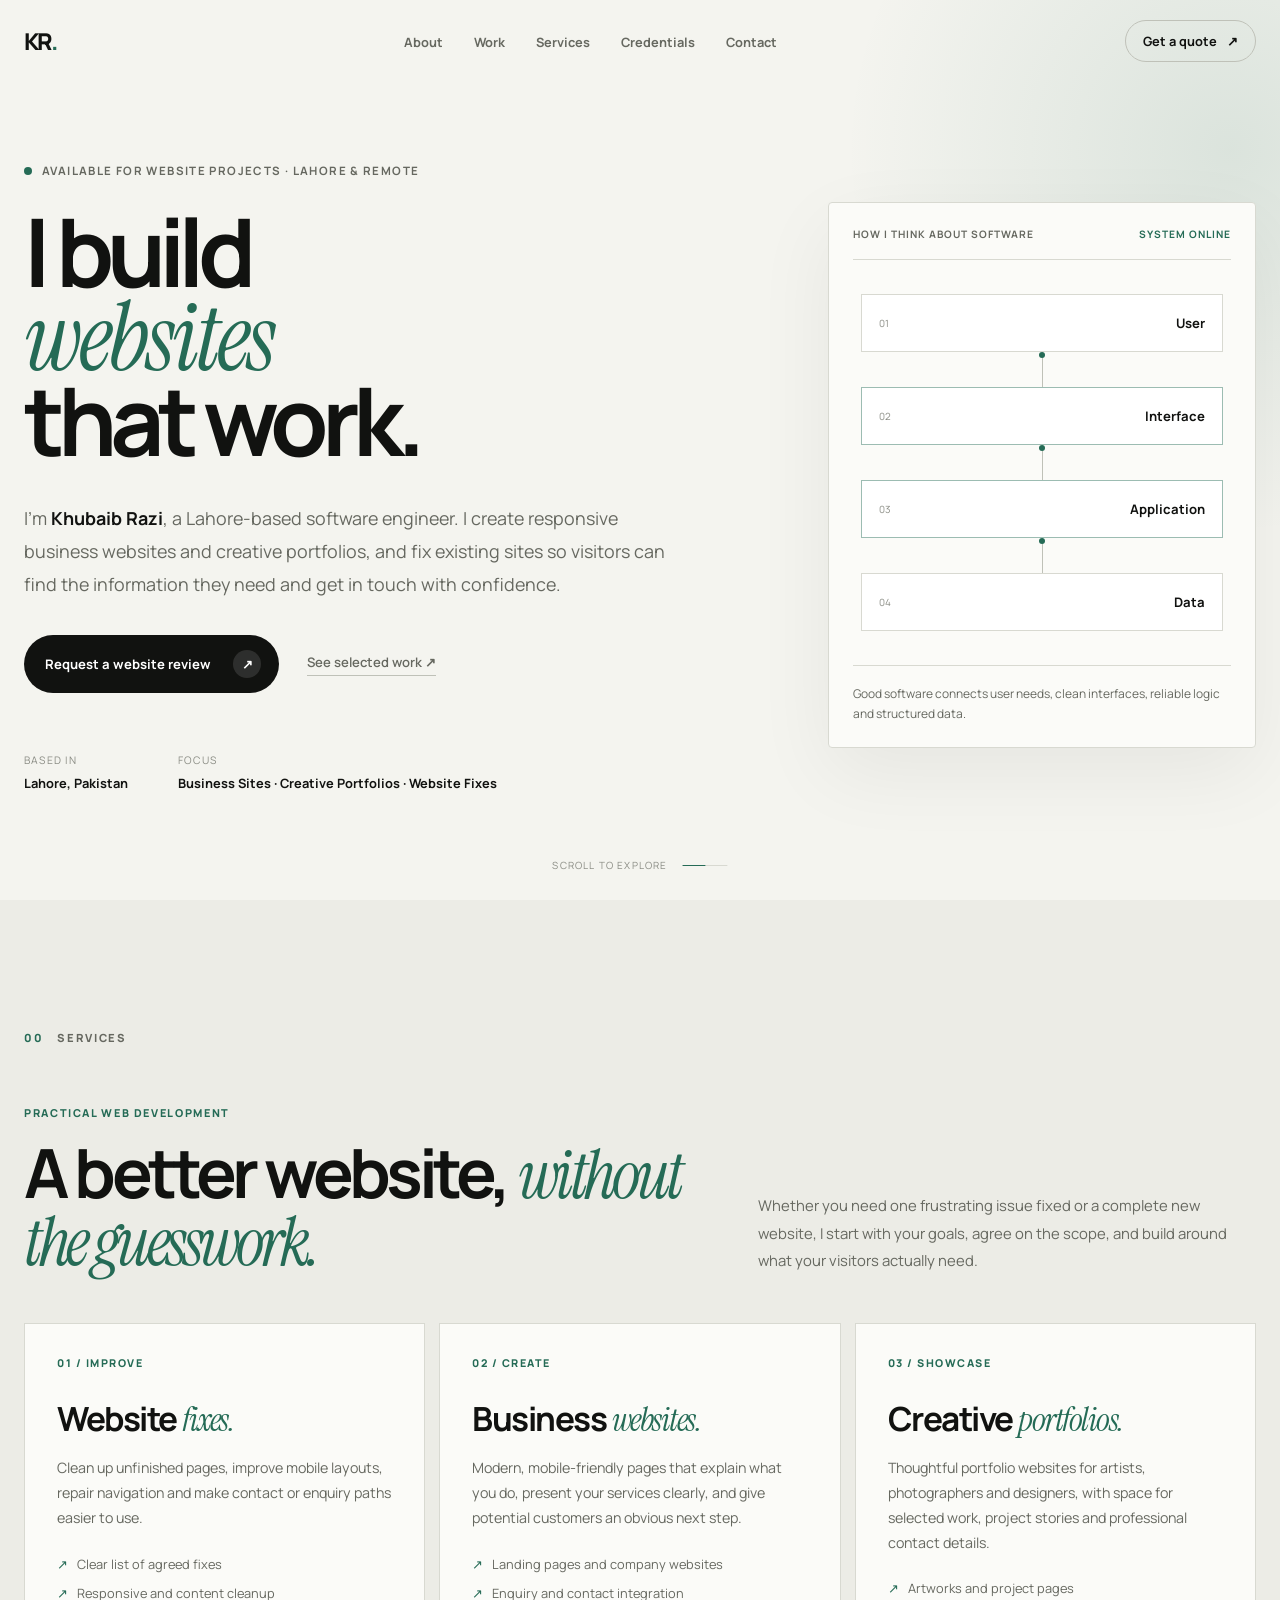
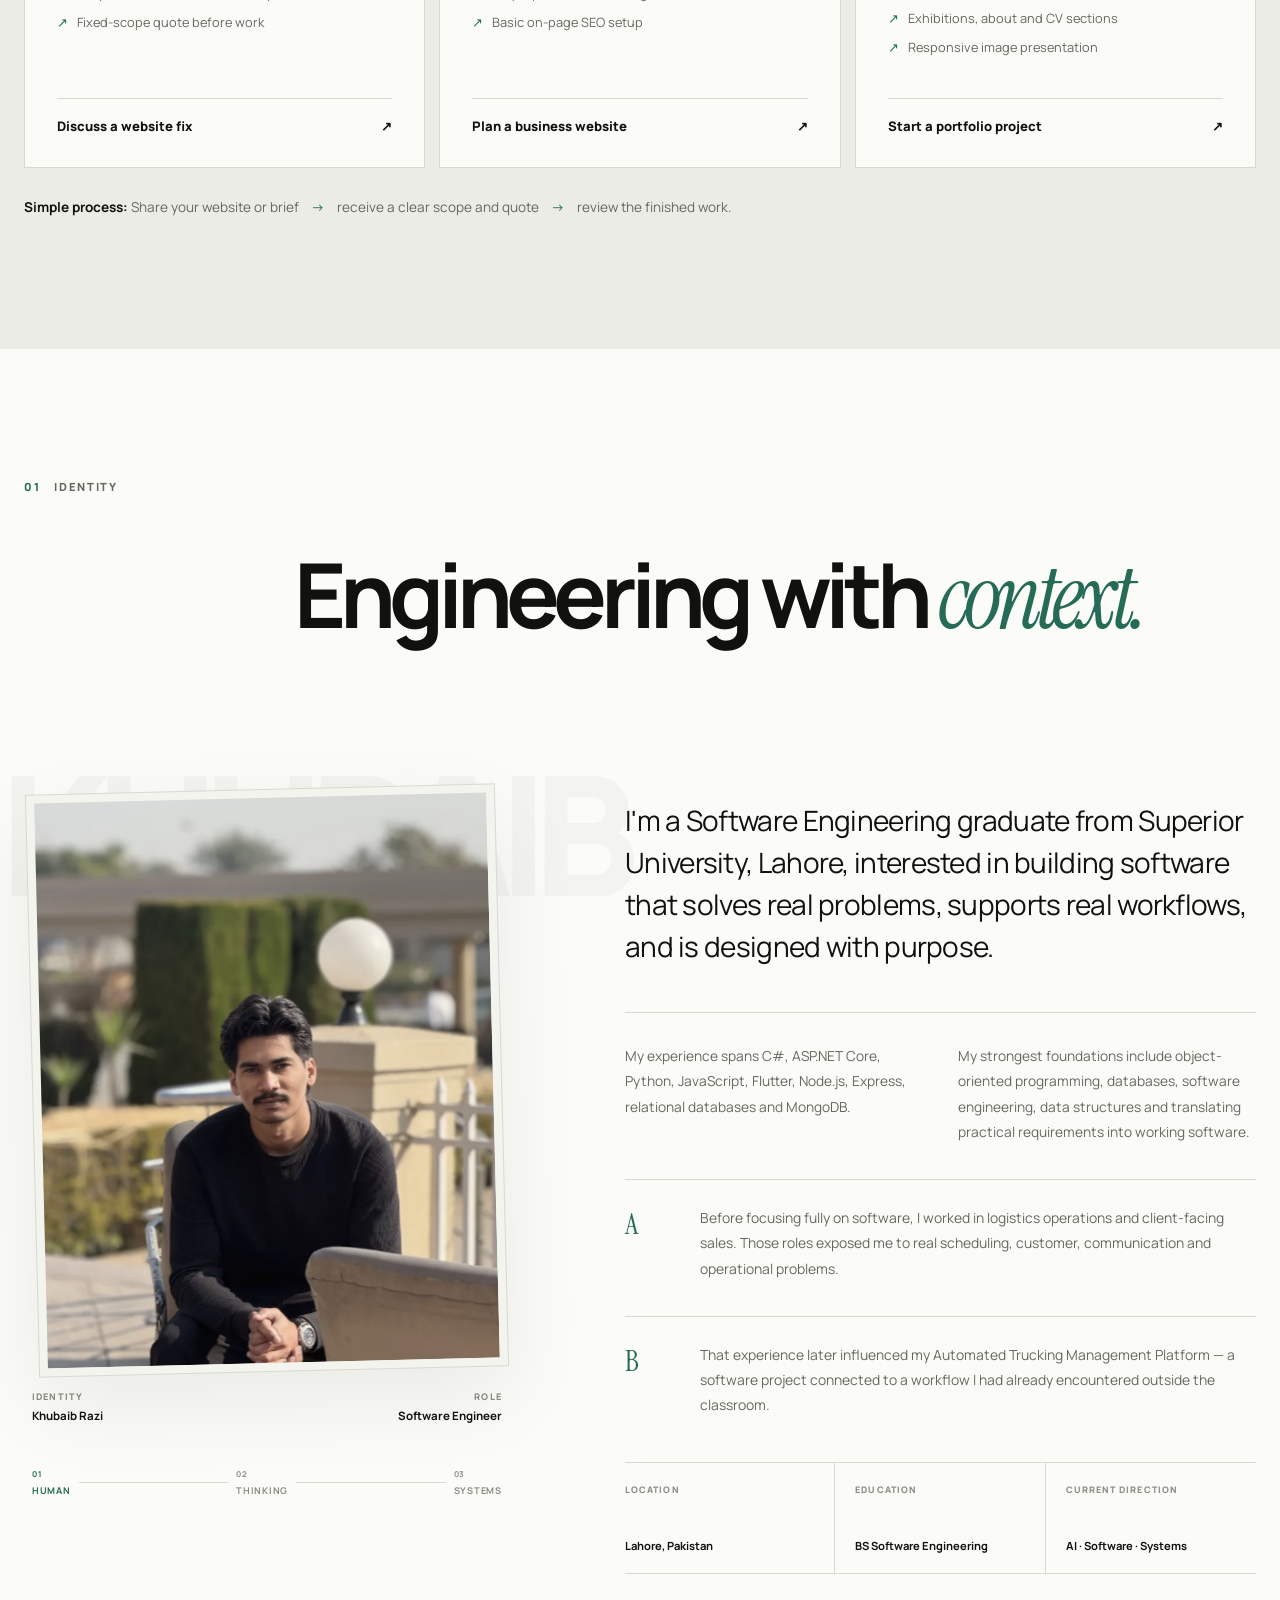
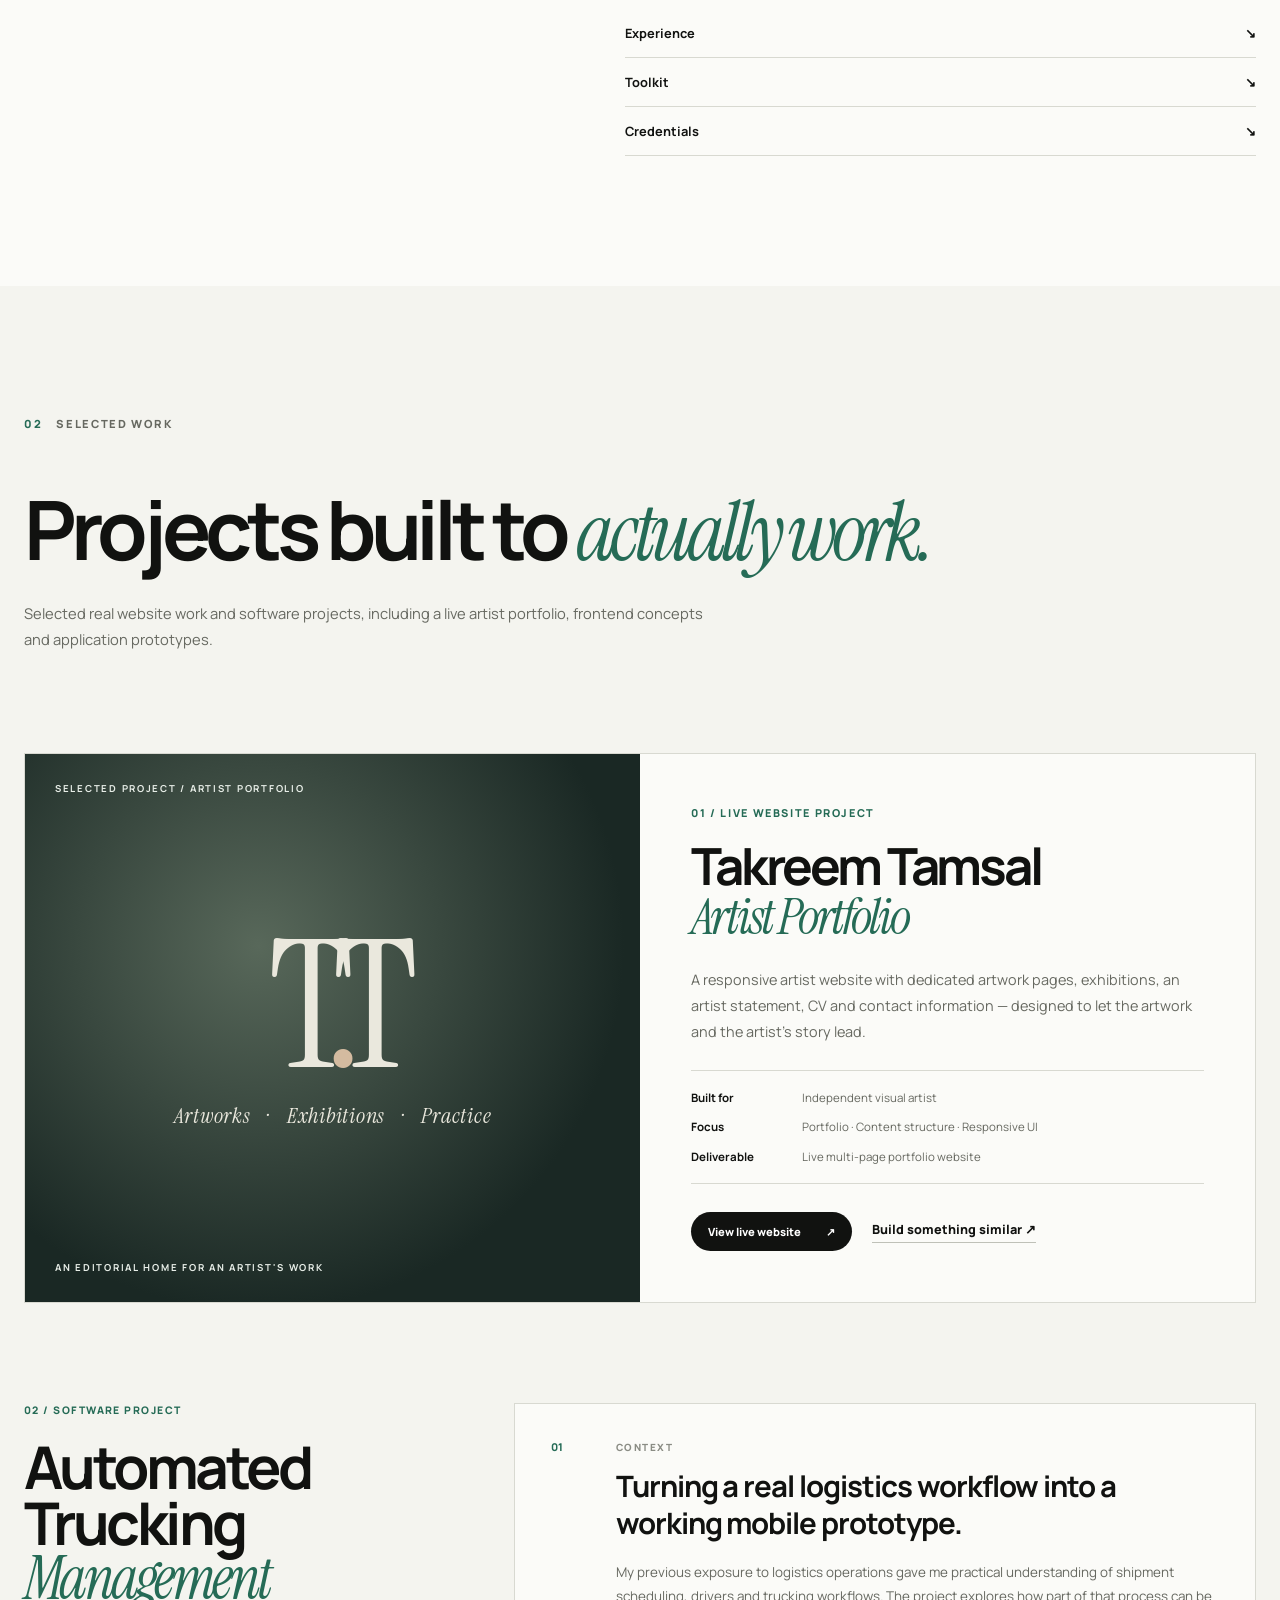
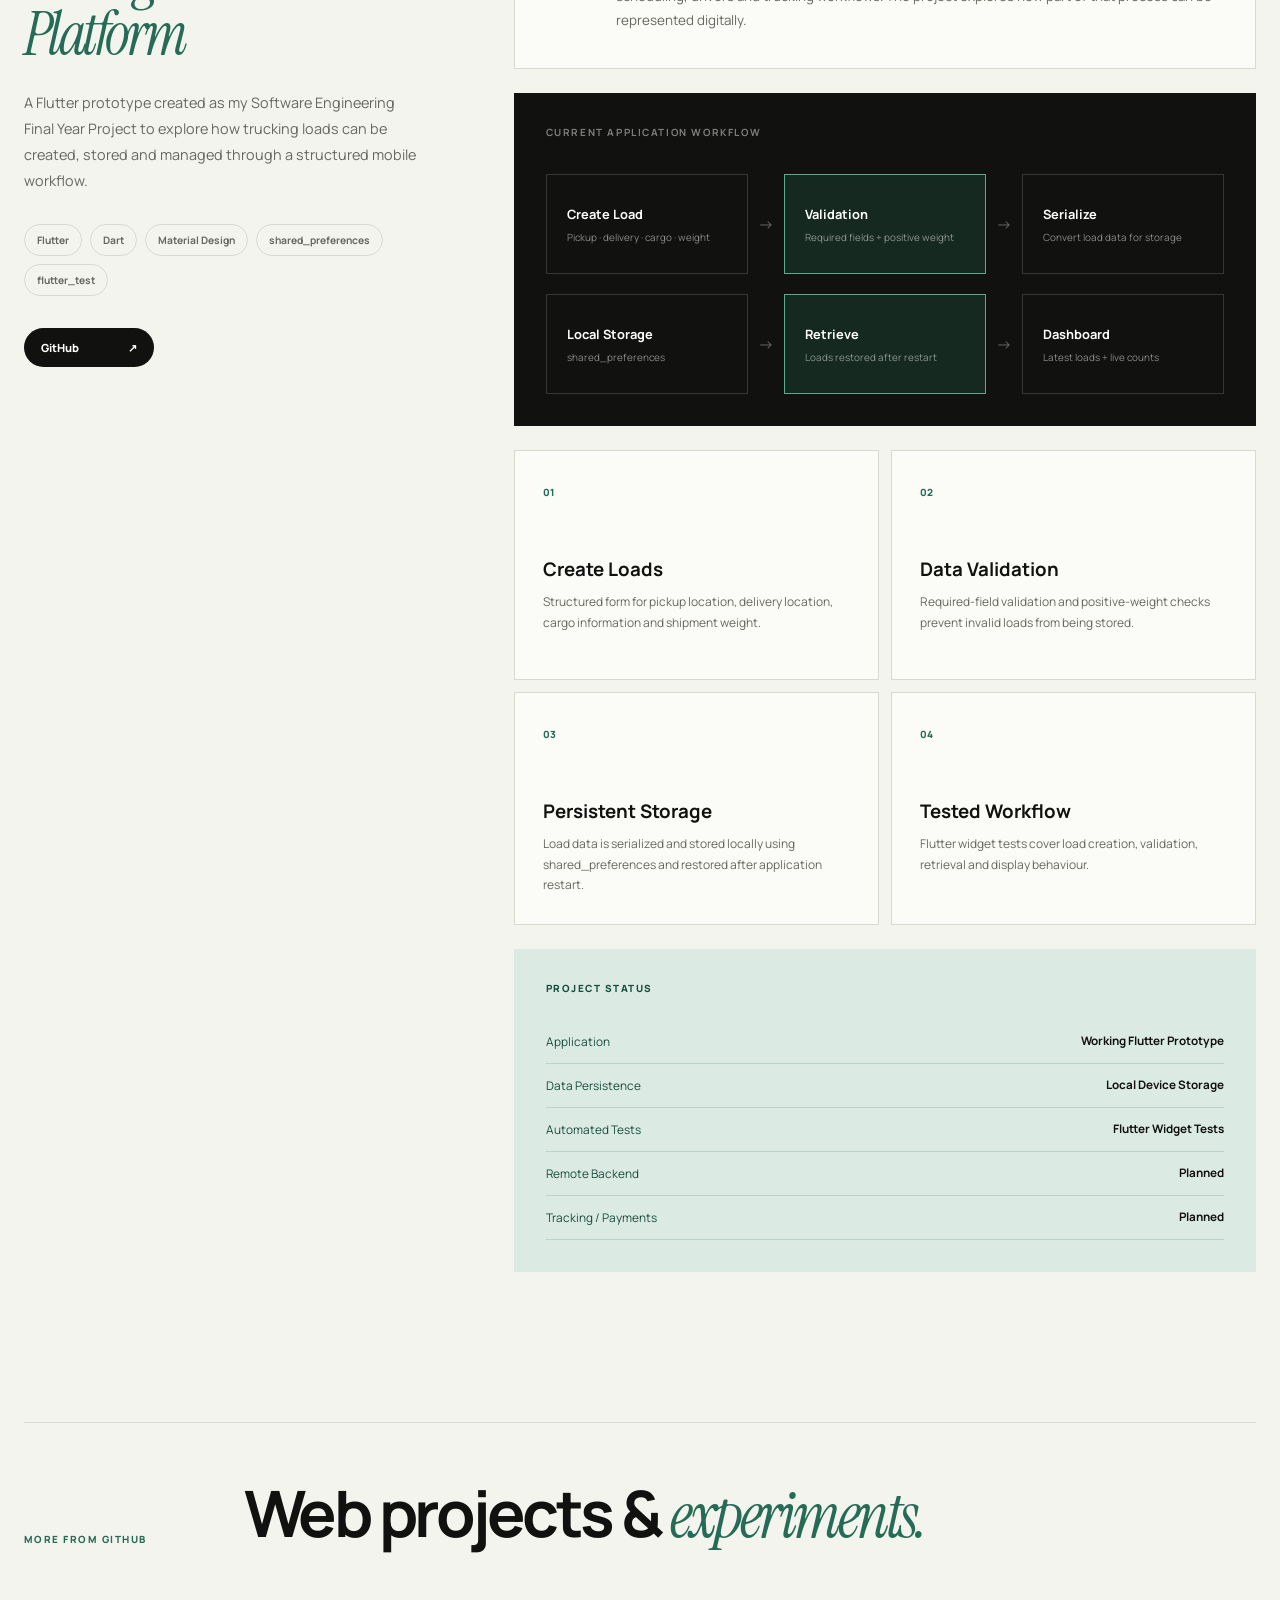
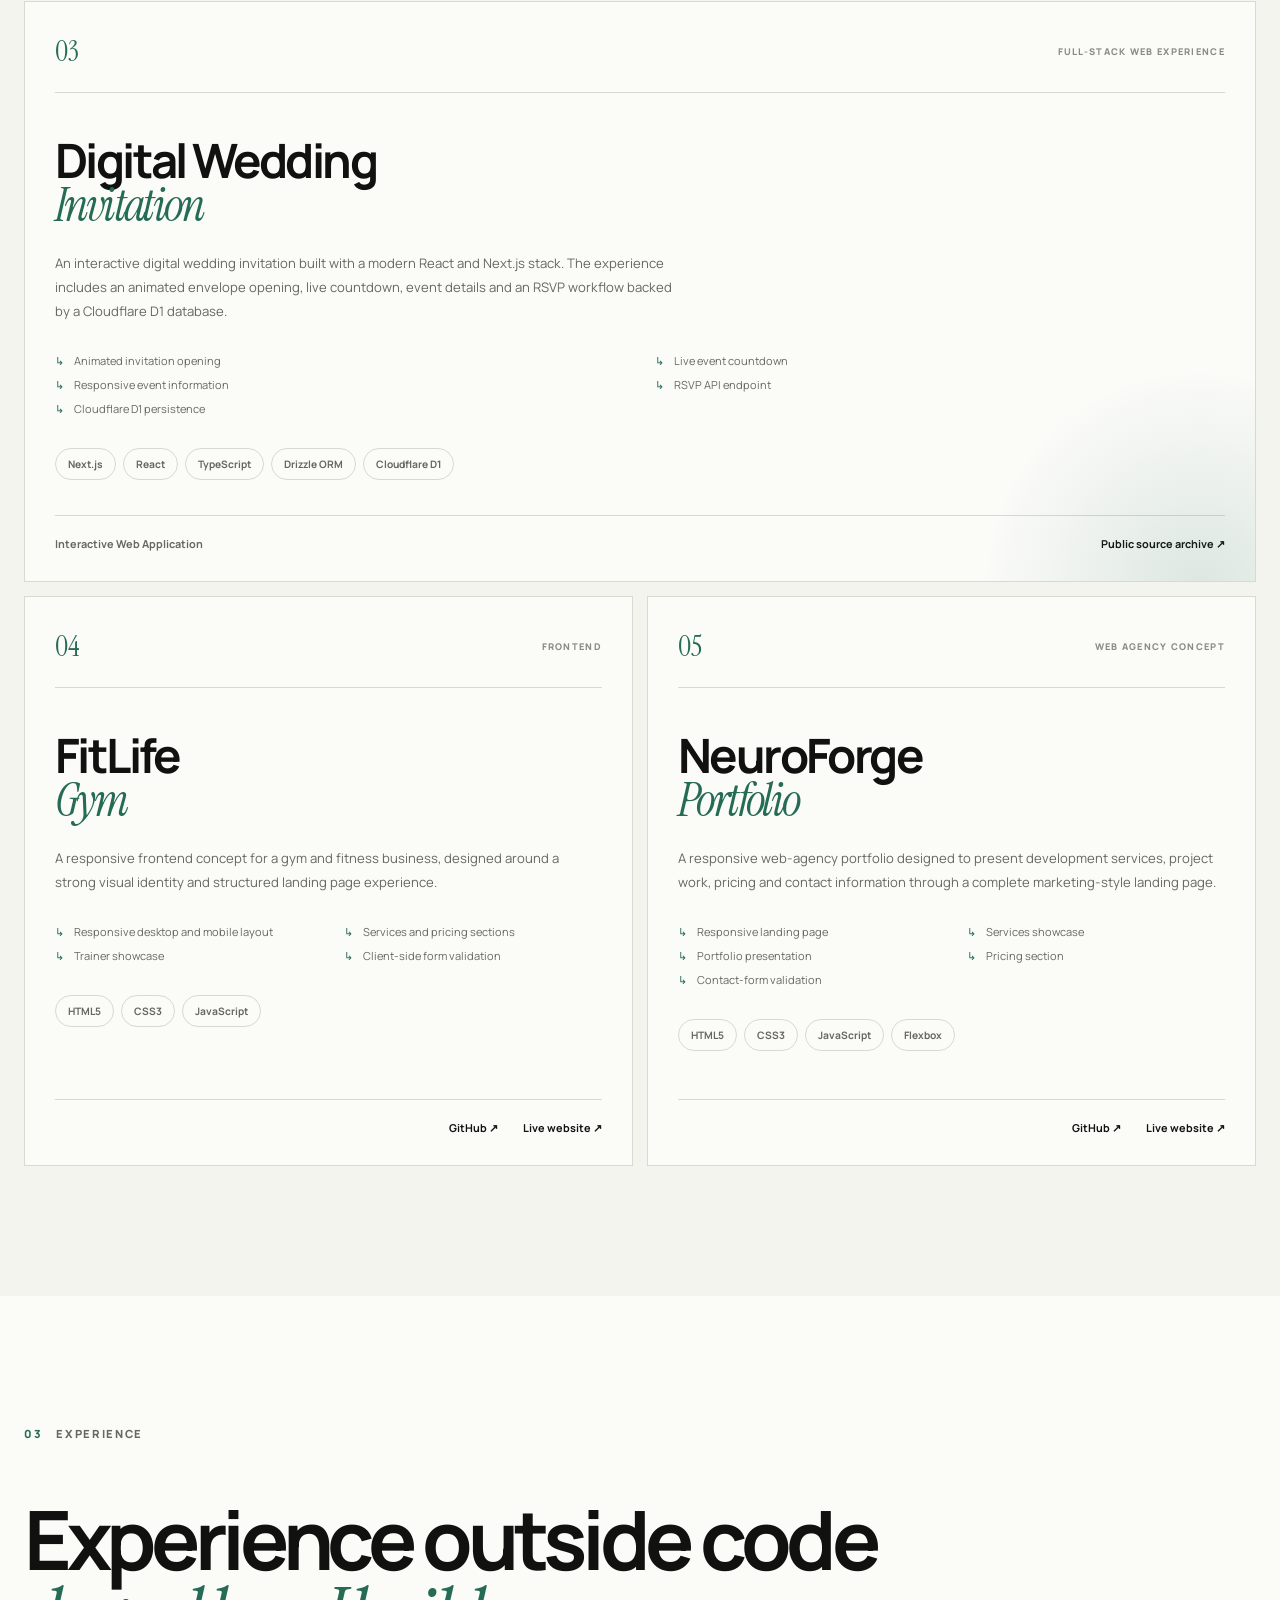
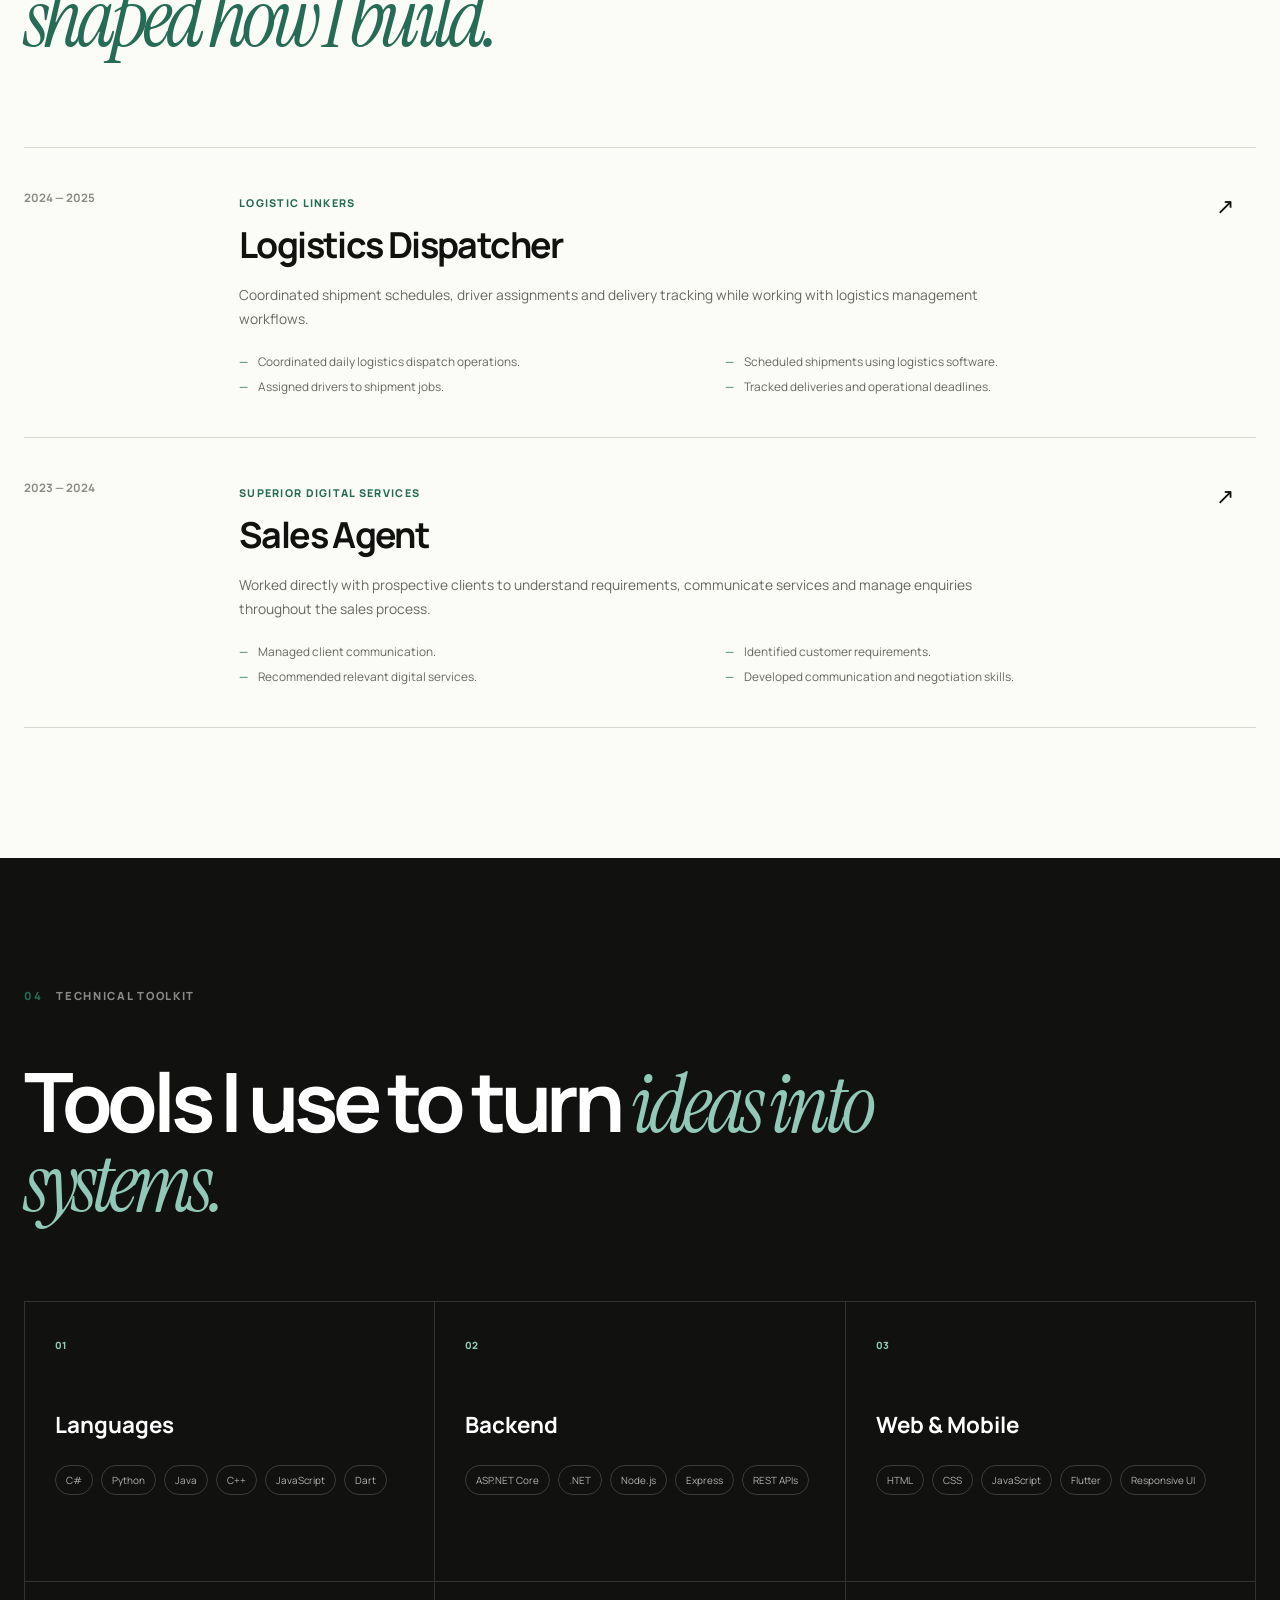
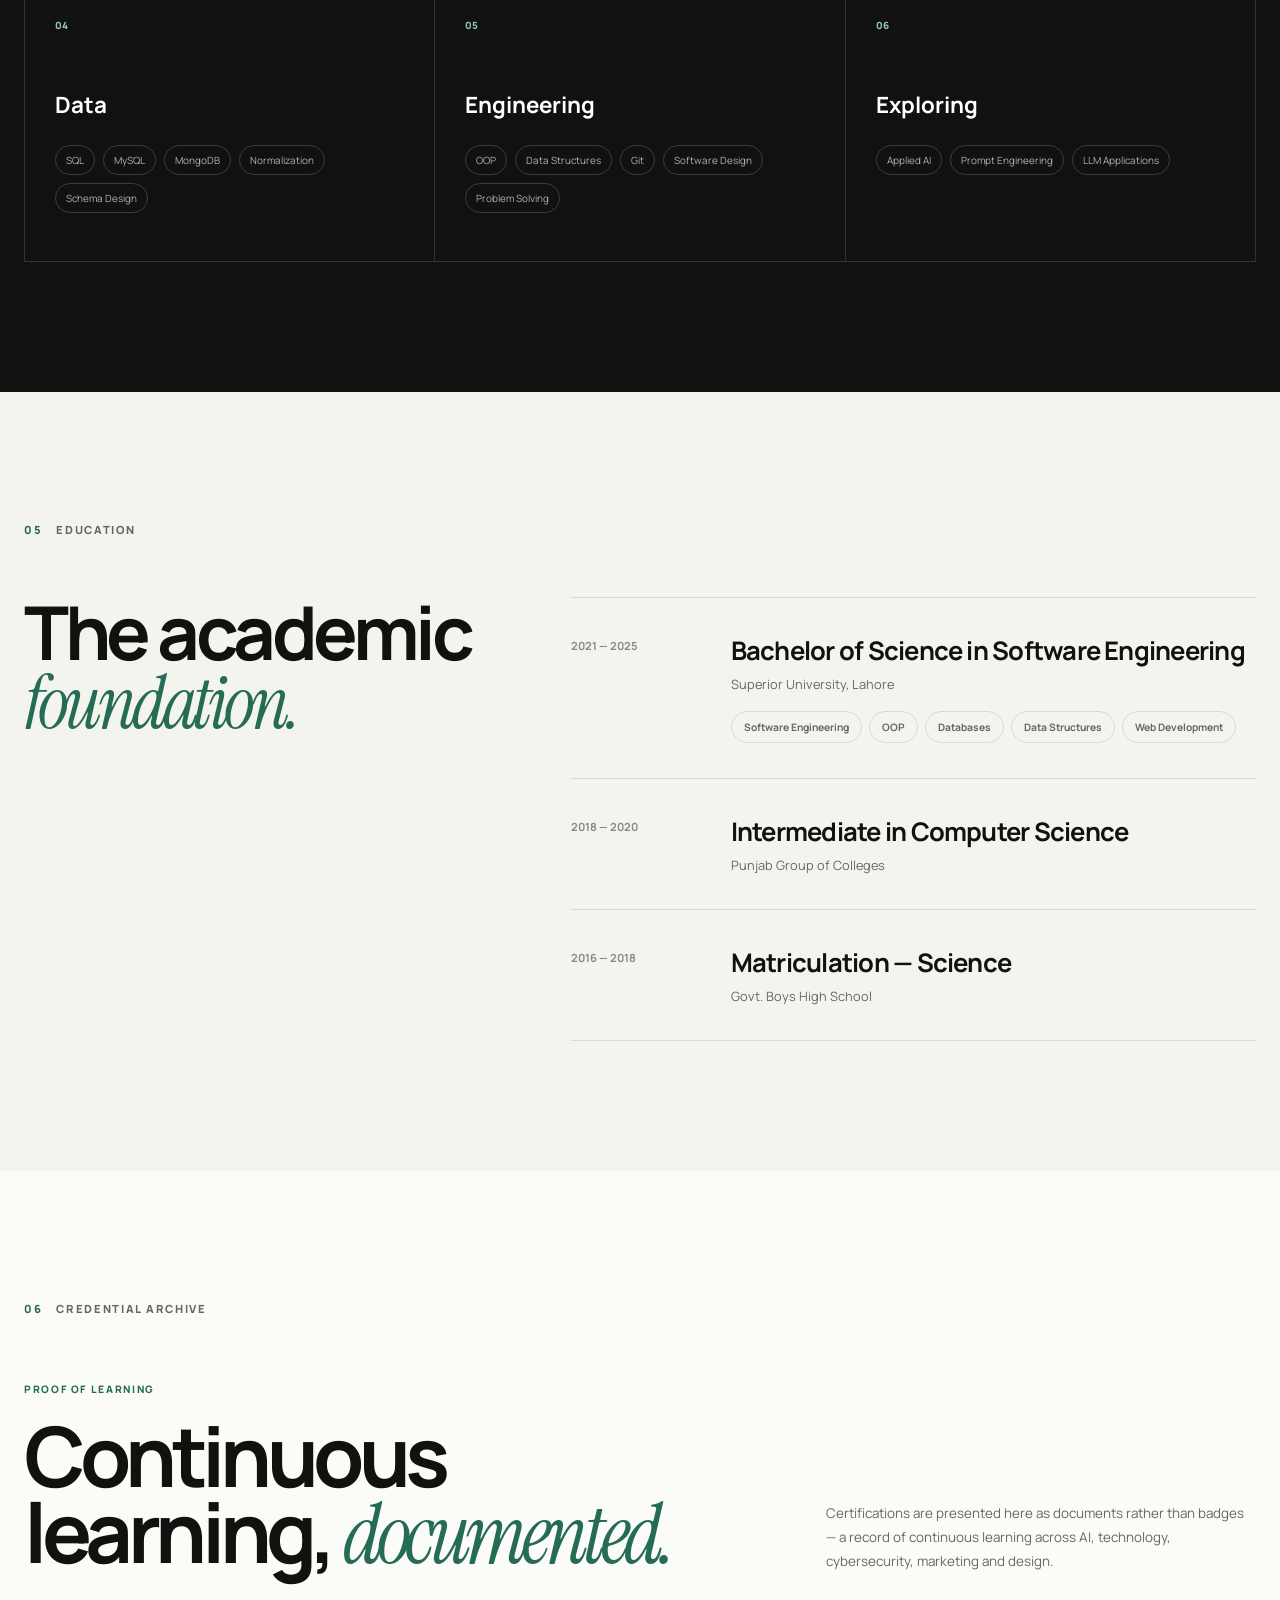
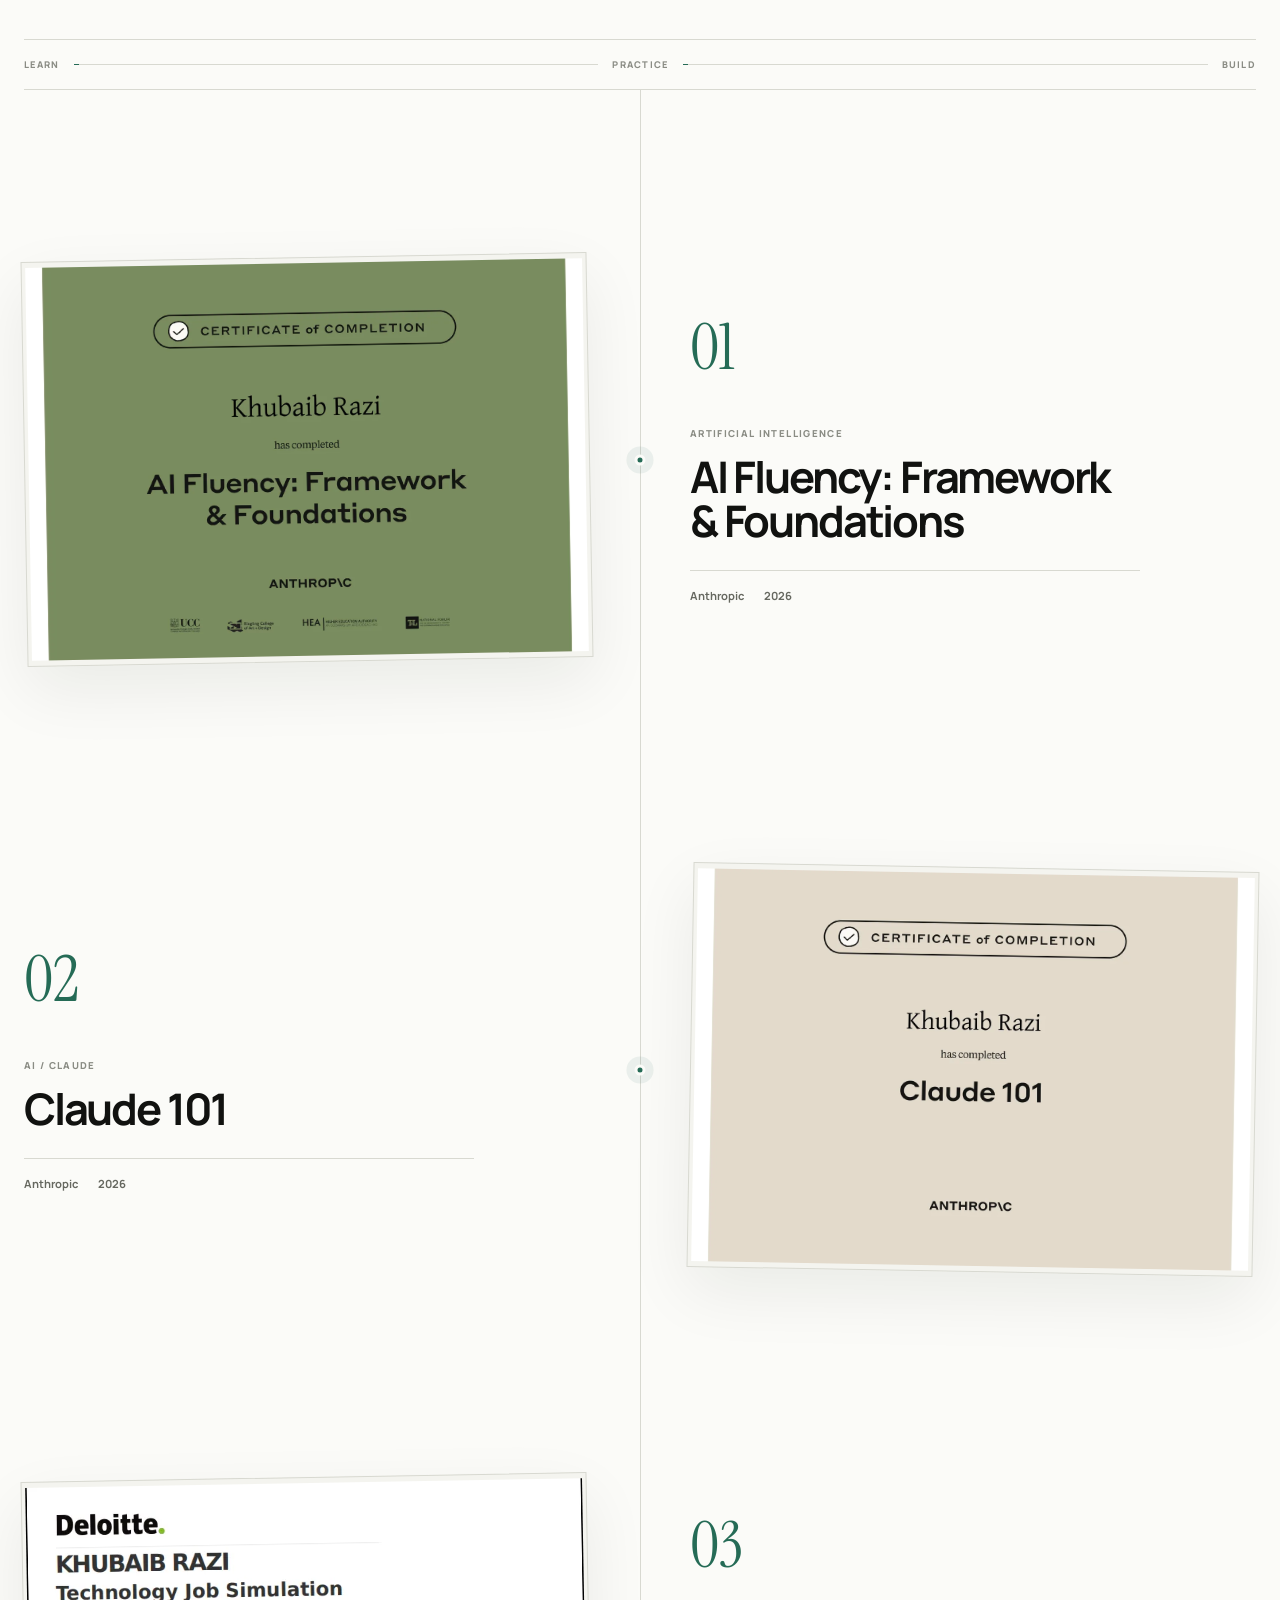
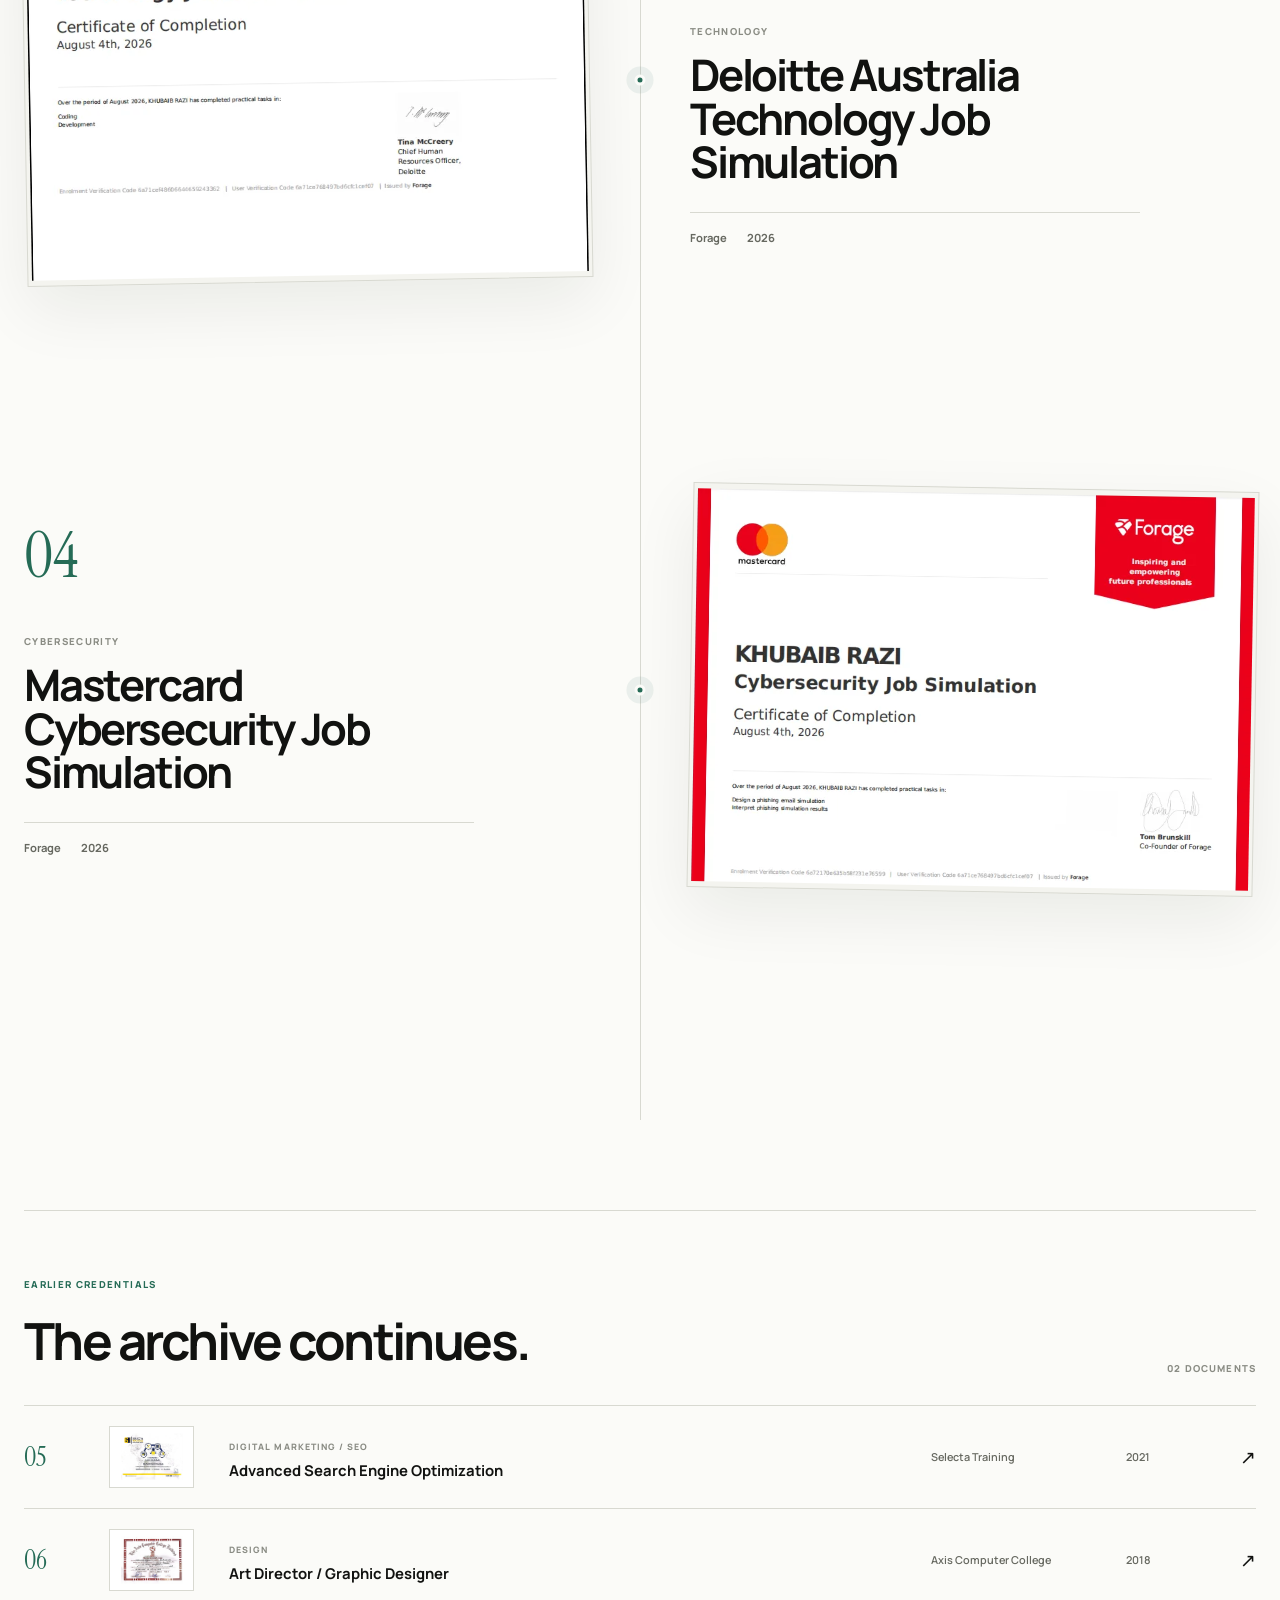
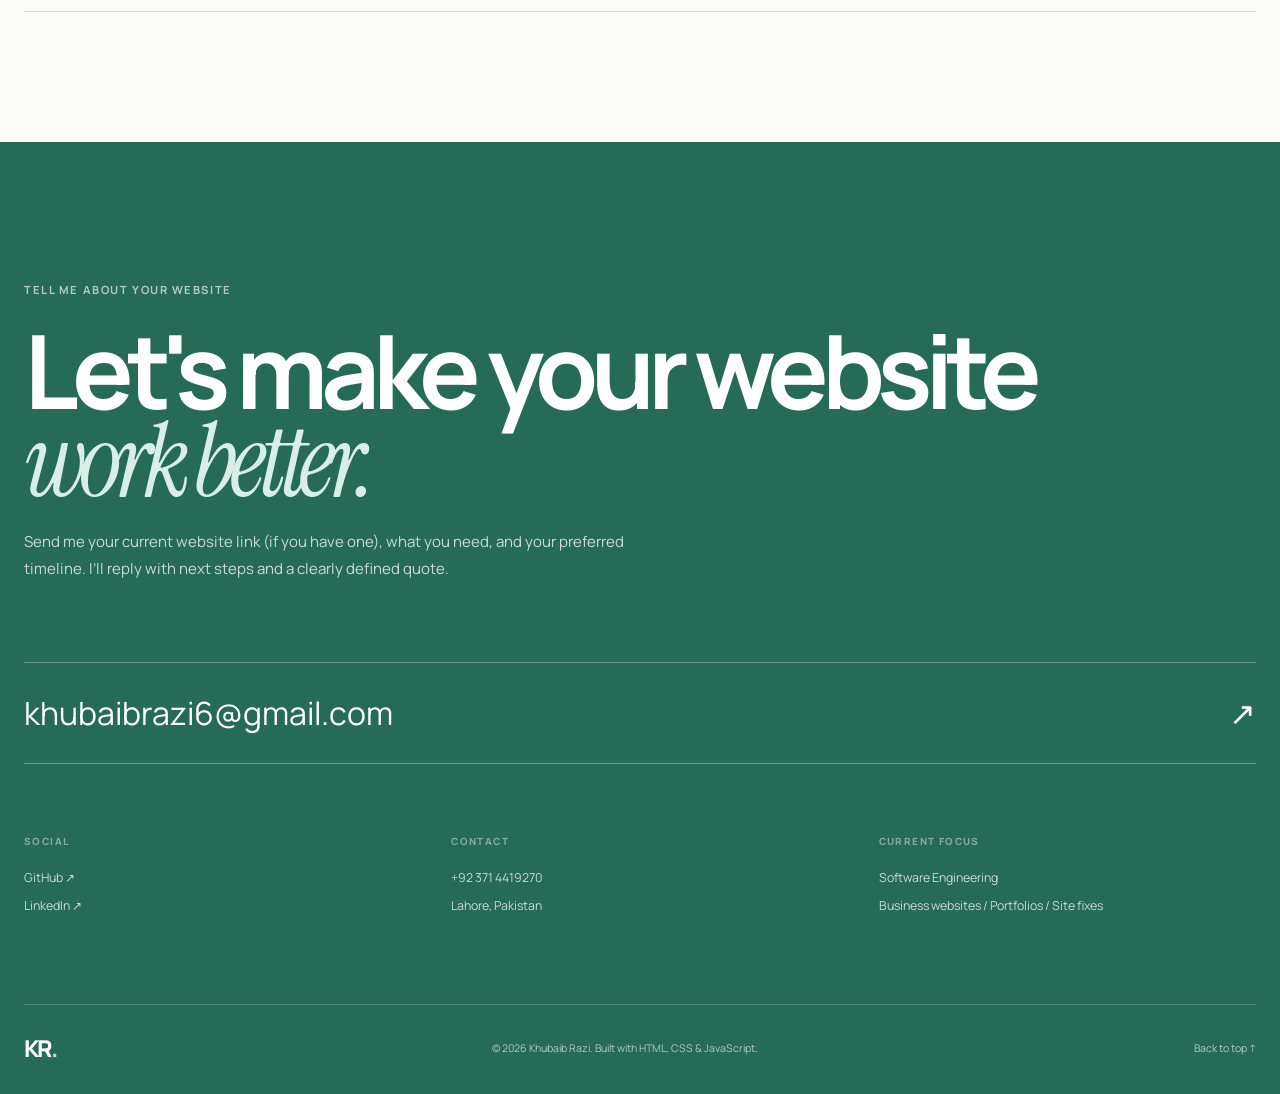
==== commit 08c2bc80: "Make portfolio client-focused with services, enquiry CTAs and artist case study" ====
--- a/index.html
+++ b/index.html
@@ -11,12 +11,17 @@
 
   <meta
     name="description"
-    content="Khubaib Razi — Software Engineer focused on AI, backend, full-stack and mobile applications."
+    content="Khubaib Razi is a Lahore-based web developer building responsive business websites, creative portfolios and practical website improvements."
   >
 
   <meta name="author" content="Khubaib Razi">
 
-  <title>Khubaib Razi — Software Engineer</title>
+  <title>Khubaib Razi | Business Websites, Creative Portfolios & Website Fixes</title>
+  <link rel="canonical" href="https://khubaibrazi.github.io/">
+  <meta property="og:type" content="website">
+  <meta property="og:title" content="Khubaib Razi | Website Development & Fixes">
+  <meta property="og:description" content="Business websites, artist portfolios and focused website improvements by a Lahore-based developer.">
+  <meta property="og:url" content="https://khubaibrazi.github.io/">
 
   <!-- Fonts -->
   <link rel="preconnect" href="https://fonts.googleapis.com">
@@ -4052,6 +4057,69 @@
   }
 
 }
+
+/* Client acquisition additions — use existing editorial palette */
+.client-services-section { background:var(--bg-soft); }
+.client-section-intro { display:grid;grid-template-columns:1.15fr .85fr;gap:60px;align-items:end;margin-bottom:48px; }
+.client-overline { display:block;color:var(--accent);font-size:.68rem;letter-spacing:.15em;text-transform:uppercase;font-weight:800;margin-bottom:20px; }
+.client-section-intro h2 { font-size:clamp(3rem,5.3vw,6.2rem);line-height:.95;letter-spacing:-.065em;max-width:840px; }
+.client-section-intro h2 em,.client-service-card h3 em,.client-case-copy h3 em { color:var(--accent); }
+.client-section-intro > p { max-width:490px;color:var(--text-soft);line-height:1.85;font-size:.93rem; }
+.client-services-grid { display:grid;grid-template-columns:repeat(3,minmax(0,1fr));gap:14px; }
+.client-service-card { display:flex;flex-direction:column;min-height:445px;padding:32px;border:1px solid var(--line);background:var(--surface);transition:transform .3s var(--ease),border-color .3s ease; }
+.client-service-card:hover { transform:translateY(-5px);border-color:var(--accent); }
+.client-card-index { color:var(--accent);font-size:.67rem;letter-spacing:.14em;font-weight:800; }
+.client-service-card h3 { font-size:clamp(2rem,2.6vw,3rem);line-height:1.05;letter-spacing:-.045em;margin:32px 0 18px; }
+.client-service-card > p { color:var(--text-soft);font-size:.89rem;line-height:1.75; }
+.client-service-card ul { list-style:none;margin:24px 0 30px;padding:0;display:grid;gap:10px; }
+.client-service-card li { color:var(--text-soft);font-size:.8rem;line-height:1.5; }
+.client-service-card li::before { content:"↗";color:var(--accent);margin-right:9px; }
+.client-card-link { display:flex;justify-content:space-between;align-items:center;gap:12px;margin-top:auto;padding-top:18px;border-top:1px solid var(--line);font-size:.82rem;font-weight:800; }
+.client-card-link:hover { color:var(--accent); }
+.client-process-note { padding-top:28px;color:var(--text-soft);font-size:.85rem;line-height:1.7; }
+.client-process-note strong { color:var(--text); }
+.client-process-note span { margin:0 9px;color:var(--accent); }
+.client-case-study { display:grid;grid-template-columns:1fr 1fr;min-height:475px;margin-bottom:100px;background:var(--surface);border:1px solid var(--line); }
+.client-case-visual { position:relative;display:flex;flex-direction:column;align-items:center;justify-content:center;min-height:475px;padding:34px;overflow:hidden;color:#eae8dd;background:radial-gradient(circle at 38% 35%,#58685a,#1a2824 70%); }
+.case-visual-topline,.case-visual-bottomline { position:absolute;left:30px;right:30px;color:#e8eee8;font-size:.6rem;letter-spacing:.18em;font-weight:700; }
+.case-visual-topline { top:28px; }
+.case-visual-bottomline { bottom:28px; }
+.case-visual-art { font-family:var(--serif);font-size:clamp(8rem,14vw,16rem);line-height:.9;letter-spacing:-.12em; }
+.case-visual-art span { color:#d4bba0; }
+.client-case-visual p { margin-top:15px;font-family:var(--serif);font-style:italic;font-size:1.35rem;letter-spacing:.035em; }
+.client-case-visual p span { margin:0 12px; }
+.client-case-copy { display:flex;flex-direction:column;align-items:start;justify-content:center;padding:clamp(28px,4vw,64px); }
+.client-case-copy h3 { font-size:clamp(2.5rem,4vw,4.6rem);letter-spacing:-.06em;line-height:1; }
+.client-case-copy h3 em { display:block; }
+.client-case-copy > p { margin:25px 0;line-height:1.8;color:var(--text-soft);font-size:.9rem; }
+.case-details { width:100%;display:grid;gap:12px;padding:18px 0;border-top:1px solid var(--line);border-bottom:1px solid var(--line); }
+.case-details div { display:grid;grid-template-columns:95px 1fr;gap:16px;font-size:.72rem;line-height:1.5; }
+.case-details strong { color:var(--text); }
+.case-details span { color:var(--text-soft); }
+.case-actions { display:flex;align-items:center;gap:20px;flex-wrap:wrap;margin-top:28px; }
+.client-case-text-link { border-bottom:1px solid var(--line-dark);padding-bottom:4px;font-size:.79rem;font-weight:800; }
+.client-case-text-link:hover { color:var(--accent); }
+.client-contact-note { max-width:640px;margin-top:23px;color:rgba(255,255,255,.76);line-height:1.8;font-size:.94rem; }
+#services,#work,#contact { scroll-margin-top:80px; }
+@media (max-width:1000px) {
+  .client-section-intro { grid-template-columns:1fr;gap:22px; }
+  .client-services-grid { grid-template-columns:1fr 1fr; }
+  .client-services-grid .client-service-card:last-child { grid-column:1/-1;min-height:300px; }
+  .client-case-study { grid-template-columns:1fr; }
+  .client-case-visual { min-height:360px; }
+}
+@media (max-width:640px) {
+  .client-services-grid { grid-template-columns:1fr; }
+  .client-services-grid .client-service-card:last-child { grid-column:auto;min-height:unset; }
+  .client-service-card { min-height:unset;padding:26px; }
+  .client-case-visual { min-height:290px;padding:25px; }
+  .case-visual-art { font-size:8rem; }
+  .client-case-copy { padding:30px 24px; }
+  .client-case-study { margin-bottom:65px; }
+  .case-actions { align-items:flex-start;flex-direction:column; }
+  .client-process-note span { margin:0 3px; }
+  .hero-actions .button { max-width:100%; }
+}
 </style>
 </head>
 
@@ -4089,7 +4157,7 @@
         </li>
 
         <li>
-          <a href="#experience">Experience</a>
+          <a href="#services">Services</a>
         </li>
 
         <li>
@@ -4103,7 +4171,7 @@
       </ul>
 
       <a href="#contact" class="nav-cta">
-        Let's talk
+        Get a quote
         <span>↗</span>
       </a>
 
@@ -4137,8 +4205,8 @@
         Work
       </a>
 
-      <a href="#experience" class="mobile-link">
-        Experience
+      <a href="#services" class="mobile-link">
+        Services
       </a>
 
       <a href="#credentials" class="mobile-link">
@@ -4193,58 +4261,33 @@
 
             <span class="availability-dot"></span>
 
-            Available for software engineering opportunities
+            Available for website projects · Lahore &amp; remote
 
           </div>
 
 
           <h1 class="hero-title">
-
-            <span class="title-line hero-reveal">
-              I build software
-            </span>
-
-            <span class="title-line hero-reveal delay-1">
-              for <em>real-world</em>
-            </span>
-
-            <span class="title-line hero-reveal delay-2">
-              problems.
-            </span>
-
+            <span class="title-line hero-reveal">I build</span>
+            <span class="title-line hero-reveal delay-1"><em>websites</em></span>
+            <span class="title-line hero-reveal delay-2">that work.</span>
           </h1>
 
 
           <p class="hero-description hero-reveal delay-3">
-
-            I'm <strong>Khubaib Razi</strong>, a Software Engineer focused on
-            Artificial Intelligence, backend, full-stack and mobile applications —
-            building practical systems around real business workflows.
-
+            I'm <strong>Khubaib Razi</strong>, a Lahore-based software engineer.
+            I create responsive business websites and creative portfolios, and
+            fix existing sites so visitors can find the information they need
+            and get in touch with confidence.
           </p>
 
 
           <div class="hero-actions hero-reveal delay-4">
-
-            <a href="#work" class="button button-primary">
-
-              <span>Explore my work</span>
-
-              <span class="button-arrow">
-                ↓
-              </span>
-
+            <a href="mailto:khubaibrazi6@gmail.com?subject=Website%20review%20request&amp;body=Hello%20Khubaib%2C%0A%0AMy%20website%20URL%3A%20%0AWhat%20I%20want%20to%20improve%3A%20%0AMy%20timeline%3A%20%0A%0AThank%20you." class="button button-primary">
+              <span>Request a website review</span>
+              <span class="button-arrow">↗</span>
             </a>
-
-            <a
-              href="mailto:khubaibrazi6@gmail.com"
-              class="text-link"
-            >
-              khubaibrazi6@gmail.com ↗
-            </a>
-
+            <a href="#work" class="text-link">See selected work ↗</a>
           </div>
-
 
           <div class="hero-meta hero-reveal delay-5">
 
@@ -4267,7 +4310,7 @@
               </span>
 
               <span class="meta-value">
-                AI · Backend · Full Stack · Mobile
+                Business Sites · Creative Portfolios · Website Fixes
               </span>
 
             </div>
@@ -4393,6 +4436,50 @@
 
     </section>
 
+
+
+    <!-- ==========================================
+         WEBSITE SERVICES
+    =========================================== -->
+    <section id="services" class="section client-services-section" aria-labelledby="services-title">
+      <div class="container">
+        <div class="section-label reveal"><span>00</span> Services</div>
+        <div class="client-section-intro reveal">
+          <div>
+            <span class="client-overline">Practical web development</span>
+            <h2 id="services-title">A better website, <em>without the guesswork.</em></h2>
+          </div>
+          <p>Whether you need one frustrating issue fixed or a complete new website, I start with your goals, agree on the scope, and build around what your visitors actually need.</p>
+        </div>
+
+        <div class="client-services-grid">
+          <article class="client-service-card reveal">
+            <span class="client-card-index">01 / IMPROVE</span>
+            <h3>Website <em>fixes.</em></h3>
+            <p>Clean up unfinished pages, improve mobile layouts, repair navigation and make contact or enquiry paths easier to use.</p>
+            <ul><li>Clear list of agreed fixes</li><li>Responsive and content cleanup</li><li>Fixed-scope quote before work</li></ul>
+            <a href="mailto:khubaibrazi6@gmail.com?subject=Website%20fix%20enquiry&amp;body=Hello%20Khubaib%2C%0A%0AWebsite%20URL%3A%20%0AIssue%20to%20fix%3A%20%0APreferred%20timeline%3A%20" class="client-card-link">Discuss a website fix <span aria-hidden="true">↗</span></a>
+          </article>
+
+          <article class="client-service-card reveal">
+            <span class="client-card-index">02 / CREATE</span>
+            <h3>Business <em>websites.</em></h3>
+            <p>Modern, mobile-friendly pages that explain what you do, present your services clearly, and give potential customers an obvious next step.</p>
+            <ul><li>Landing pages and company websites</li><li>Enquiry and contact integration</li><li>Basic on-page SEO setup</li></ul>
+            <a href="mailto:khubaibrazi6@gmail.com?subject=Business%20website%20enquiry&amp;body=Hello%20Khubaib%2C%0A%0ABusiness%20name%3A%20%0AWhat%20kind%20of%20website%20do%20you%20need%3F%3A%20%0APages%2Ffeatures%3A%20%0ATimeline%3A%20" class="client-card-link">Plan a business website <span aria-hidden="true">↗</span></a>
+          </article>
+
+          <article class="client-service-card reveal">
+            <span class="client-card-index">03 / SHOWCASE</span>
+            <h3>Creative <em>portfolios.</em></h3>
+            <p>Thoughtful portfolio websites for artists, photographers and designers, with space for selected work, project stories and professional contact details.</p>
+            <ul><li>Artworks and project pages</li><li>Exhibitions, about and CV sections</li><li>Responsive image presentation</li></ul>
+            <a href="mailto:khubaibrazi6@gmail.com?subject=Creative%20portfolio%20enquiry&amp;body=Hello%20Khubaib%2C%0A%0AName%20%2F%20creative%20field%3A%20%0AExisting%20portfolio%20or%20social%20profile%3A%20%0APages%2Fartworks%20needed%3A%20%0ATimeline%3A%20" class="client-card-link">Start a portfolio project <span aria-hidden="true">↗</span></a>
+          </article>
+        </div>
+        <p class="client-process-note reveal"><strong>Simple process:</strong> Share your website or brief <span>→</span> receive a clear scope and quote <span>→</span> review the finished work.</p>
+      </div>
+    </section>
 
     <!-- ==========================================
          ABOUT / IDENTITY
@@ -4684,23 +4771,47 @@
 
           <p class="work-intro-text">
 
-            A selection of software, web and mobile projects from my GitHub —
-            ranging from a Flutter logistics prototype to interactive web
-            experiences.
+            Selected real website work and software projects, including a live
+            artist portfolio, frontend concepts and application prototypes.
 
           </p>
 
         </div>
 
 
-        <!-- PROJECT 01 -->
+
+        <!-- LIVE PORTFOLIO CASE STUDY -->
+        <article class="client-case-study reveal" aria-labelledby="takreem-case-title">
+          <div class="client-case-visual" aria-hidden="true">
+            <span class="case-visual-topline">SELECTED PROJECT / ARTIST PORTFOLIO</span>
+            <div class="case-visual-art">T<span>.</span>T</div>
+            <p>Artworks <span>·</span> Exhibitions <span>·</span> Practice</p>
+            <span class="case-visual-bottomline">AN EDITORIAL HOME FOR AN ARTIST'S WORK</span>
+          </div>
+          <div class="client-case-copy">
+            <span class="client-overline">01 / Live website project</span>
+            <h3 id="takreem-case-title">Takreem Tamsal <em>Artist Portfolio</em></h3>
+            <p>A responsive artist website with dedicated artwork pages, exhibitions, an artist statement, CV and contact information — designed to let the artwork and the artist's story lead.</p>
+            <div class="case-details">
+              <div><strong>Built for</strong><span>Independent visual artist</span></div>
+              <div><strong>Focus</strong><span>Portfolio · Content structure · Responsive UI</span></div>
+              <div><strong>Deliverable</strong><span>Live multi-page portfolio website</span></div>
+            </div>
+            <div class="case-actions">
+              <a class="project-action project-action-dark" href="https://takreemtamsal.vercel.app/" target="_blank" rel="noopener noreferrer">View live website <span>↗</span></a>
+              <a class="client-case-text-link" href="mailto:khubaibrazi6@gmail.com?subject=Creative%20portfolio%20enquiry&amp;body=Hello%20Khubaib%2C%0A%0AName%20%2F%20creative%20field%3A%20%0AExisting%20portfolio%20or%20social%20profile%3A%20%0APages%2Fartworks%20needed%3A%20%0ATimeline%3A%20">Build something similar ↗</a>
+            </div>
+          </div>
+        </article>
+
+        <!-- PROJECT 02 -->
 
         <article class="featured-project">
 
           <div class="project-sticky">
 
             <div class="project-index">
-              01 / FEATURED PROJECT
+              02 / SOFTWARE PROJECT
             </div>
 
             <h3>
@@ -5028,7 +5139,7 @@
             <div class="github-card-top">
 
               <span class="github-project-number">
-                02
+                03
               </span>
 
               <span class="github-project-type">
@@ -5120,7 +5231,7 @@
             <div class="github-card-top">
 
               <span class="github-project-number">
-                03
+                04
               </span>
 
               <span class="github-project-type">
@@ -5208,7 +5319,7 @@
             <div class="github-card-top">
 
               <span class="github-project-number">
-                04
+                05
               </span>
 
               <span class="github-project-type">
@@ -6244,21 +6355,23 @@
         <div class="contact-top">
 
           <span class="contact-kicker reveal">
-            Have an opportunity or idea?
+            Tell me about your website
           </span>
 
           <h2 class="contact-heading reveal">
-            Let's build something
-            <em>useful.</em>
+            Let's make your website
+            <em>work better.</em>
           </h2>
 
         </div>
 
 
+        <p class="client-contact-note reveal">Send me your current website link (if you have one), what you need, and your preferred timeline. I’ll reply with next steps and a clearly defined quote.</p>
+
         <div class="contact-main reveal">
 
           <a
-            href="mailto:khubaibrazi6@gmail.com"
+            href="mailto:khubaibrazi6@gmail.com?subject=Website%20review%20request&amp;body=Hello%20Khubaib%2C%0A%0AMy%20website%20URL%3A%20%0AWhat%20I%20want%20to%20improve%3A%20%0AMy%20timeline%3A%20%0A%0AThank%20you."
             class="contact-email"
           >
 
@@ -6330,7 +6443,7 @@
             </span>
 
             <span>
-              AI / Backend / Full Stack / Mobile
+              Business websites / Portfolios / Site fixes
             </span>
 
           </div>
